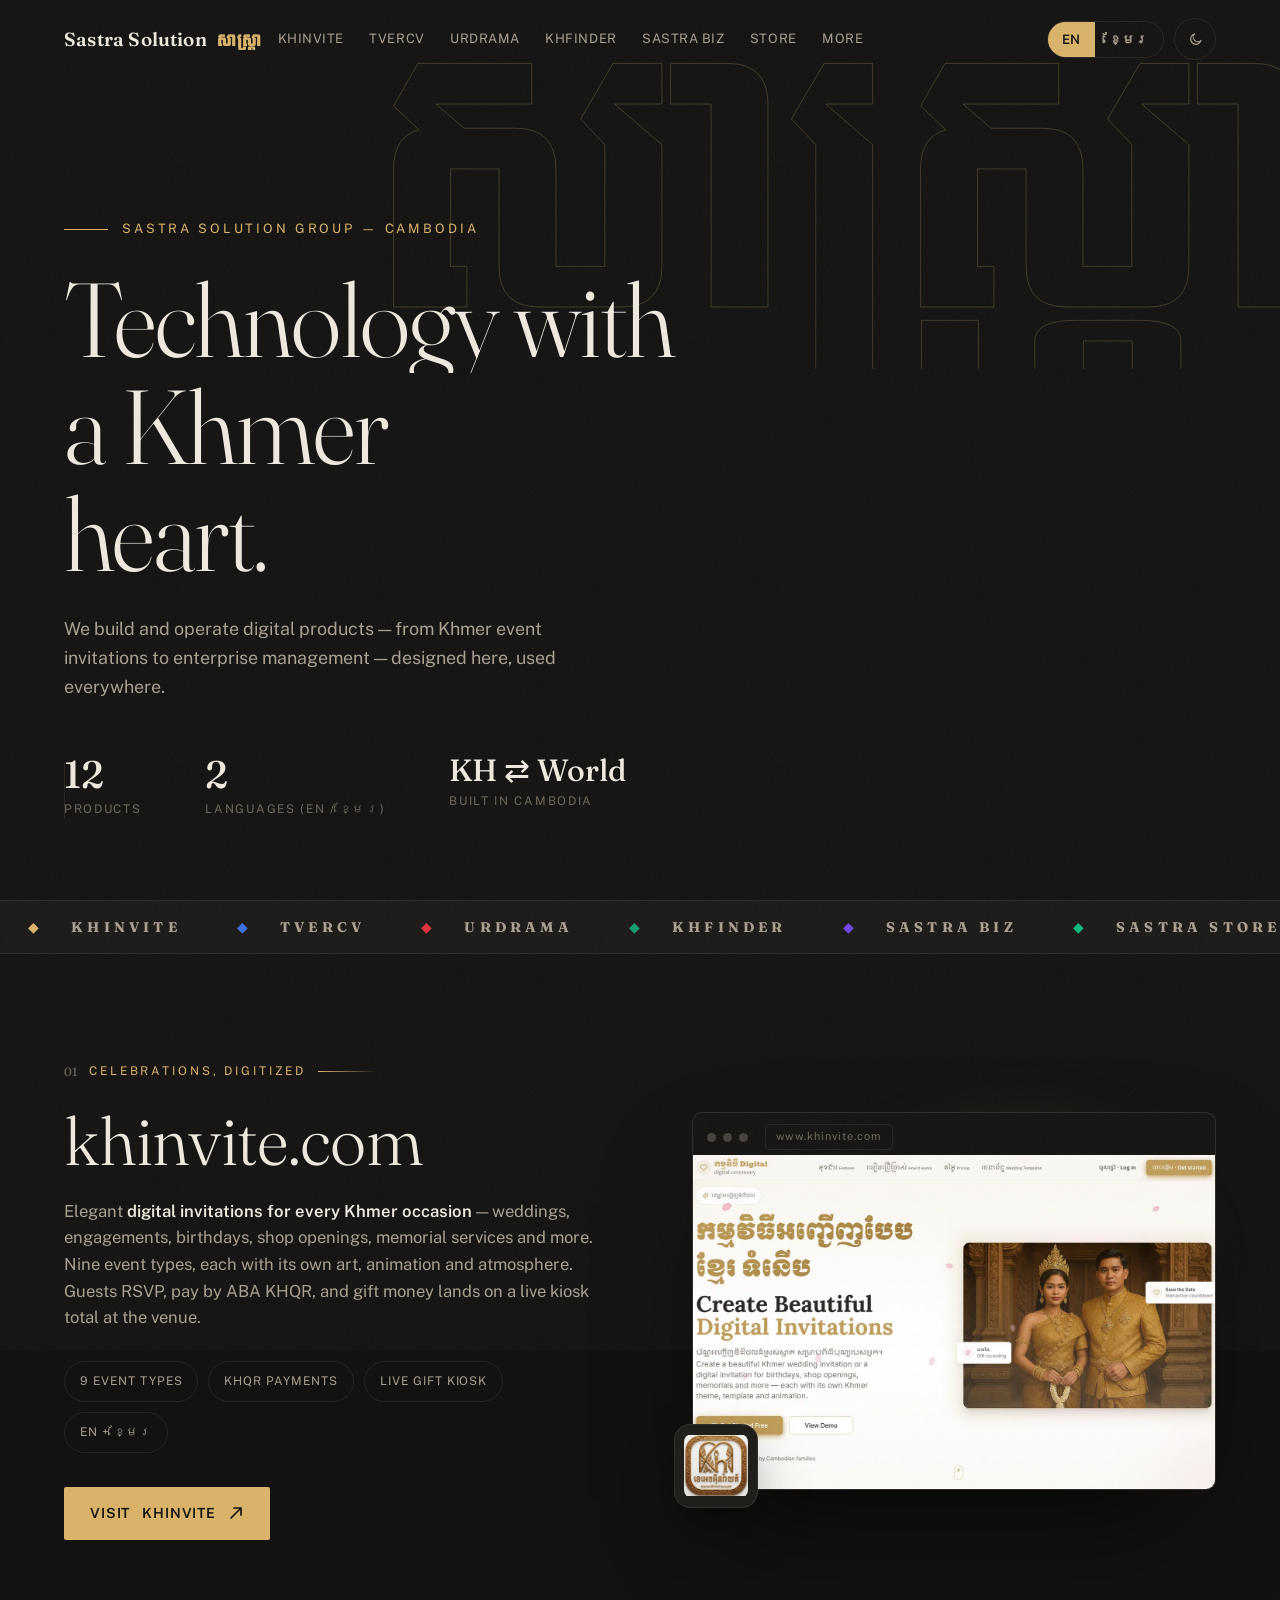
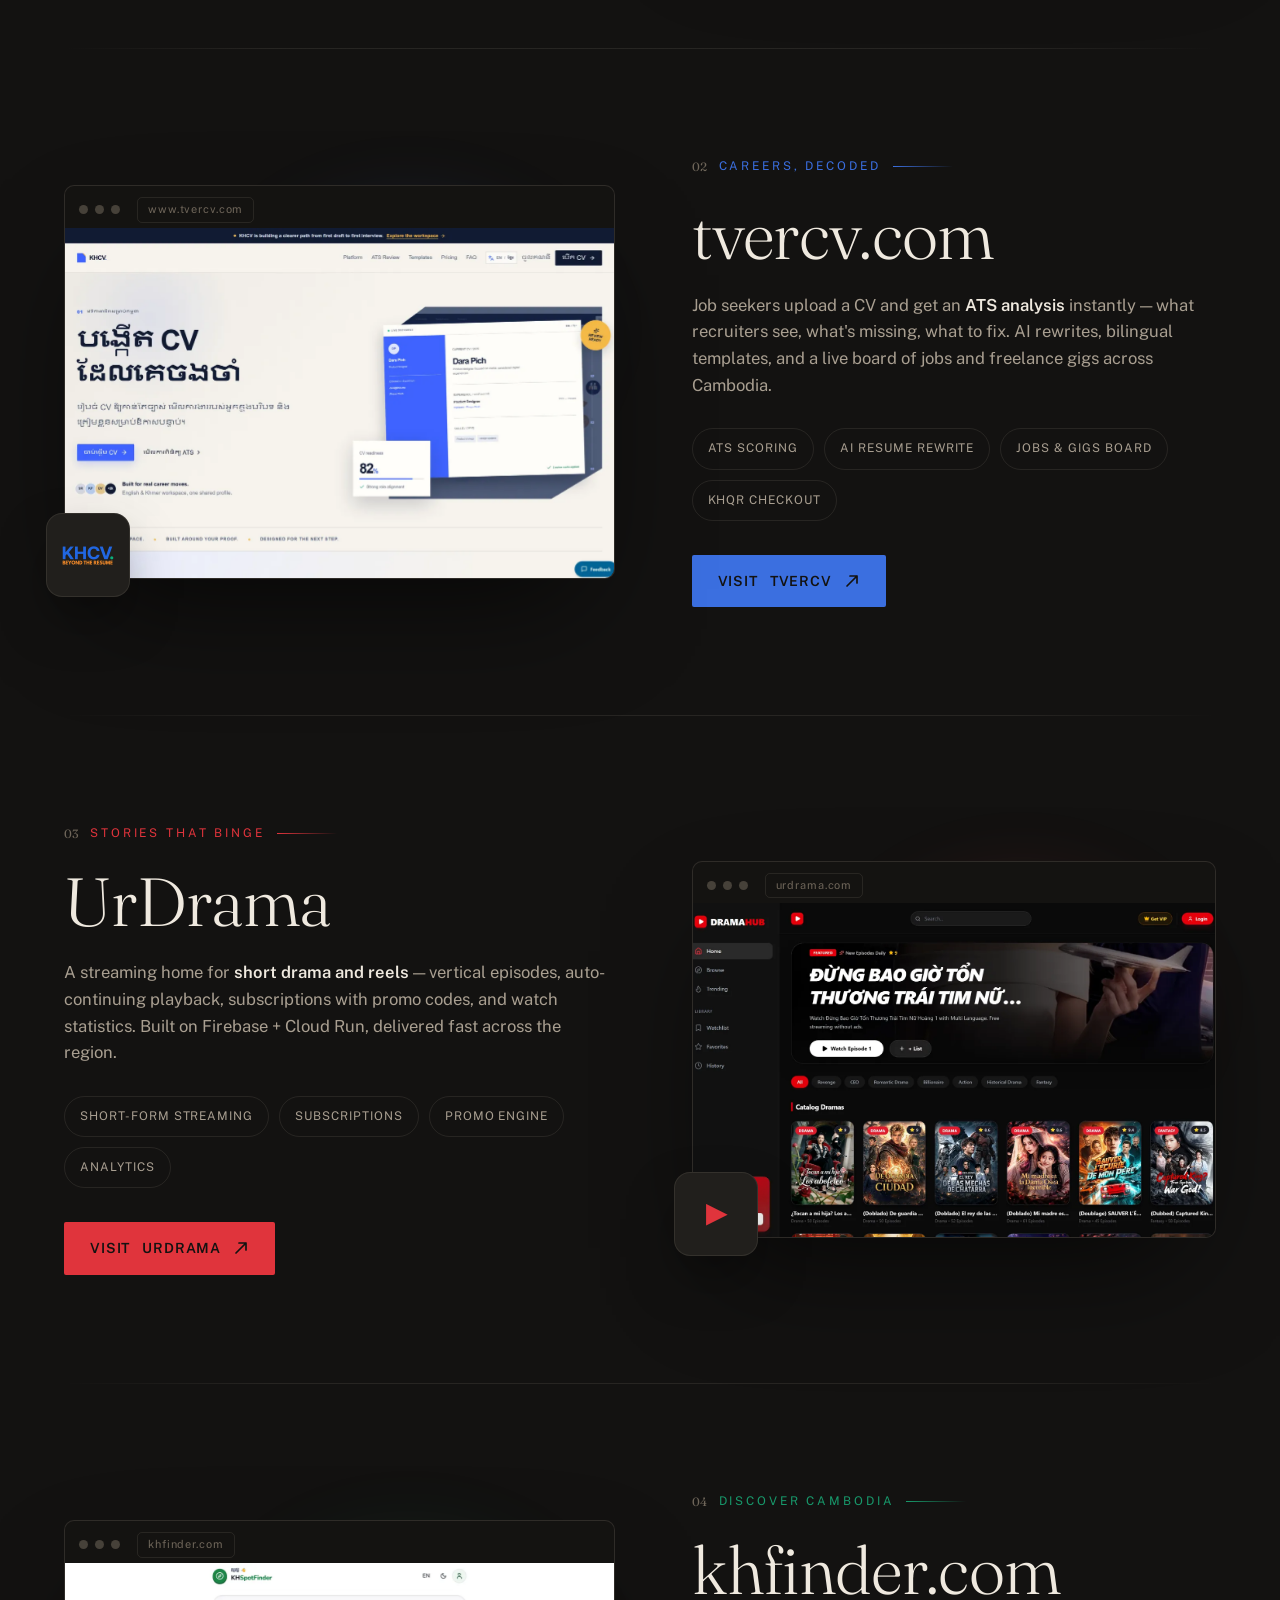
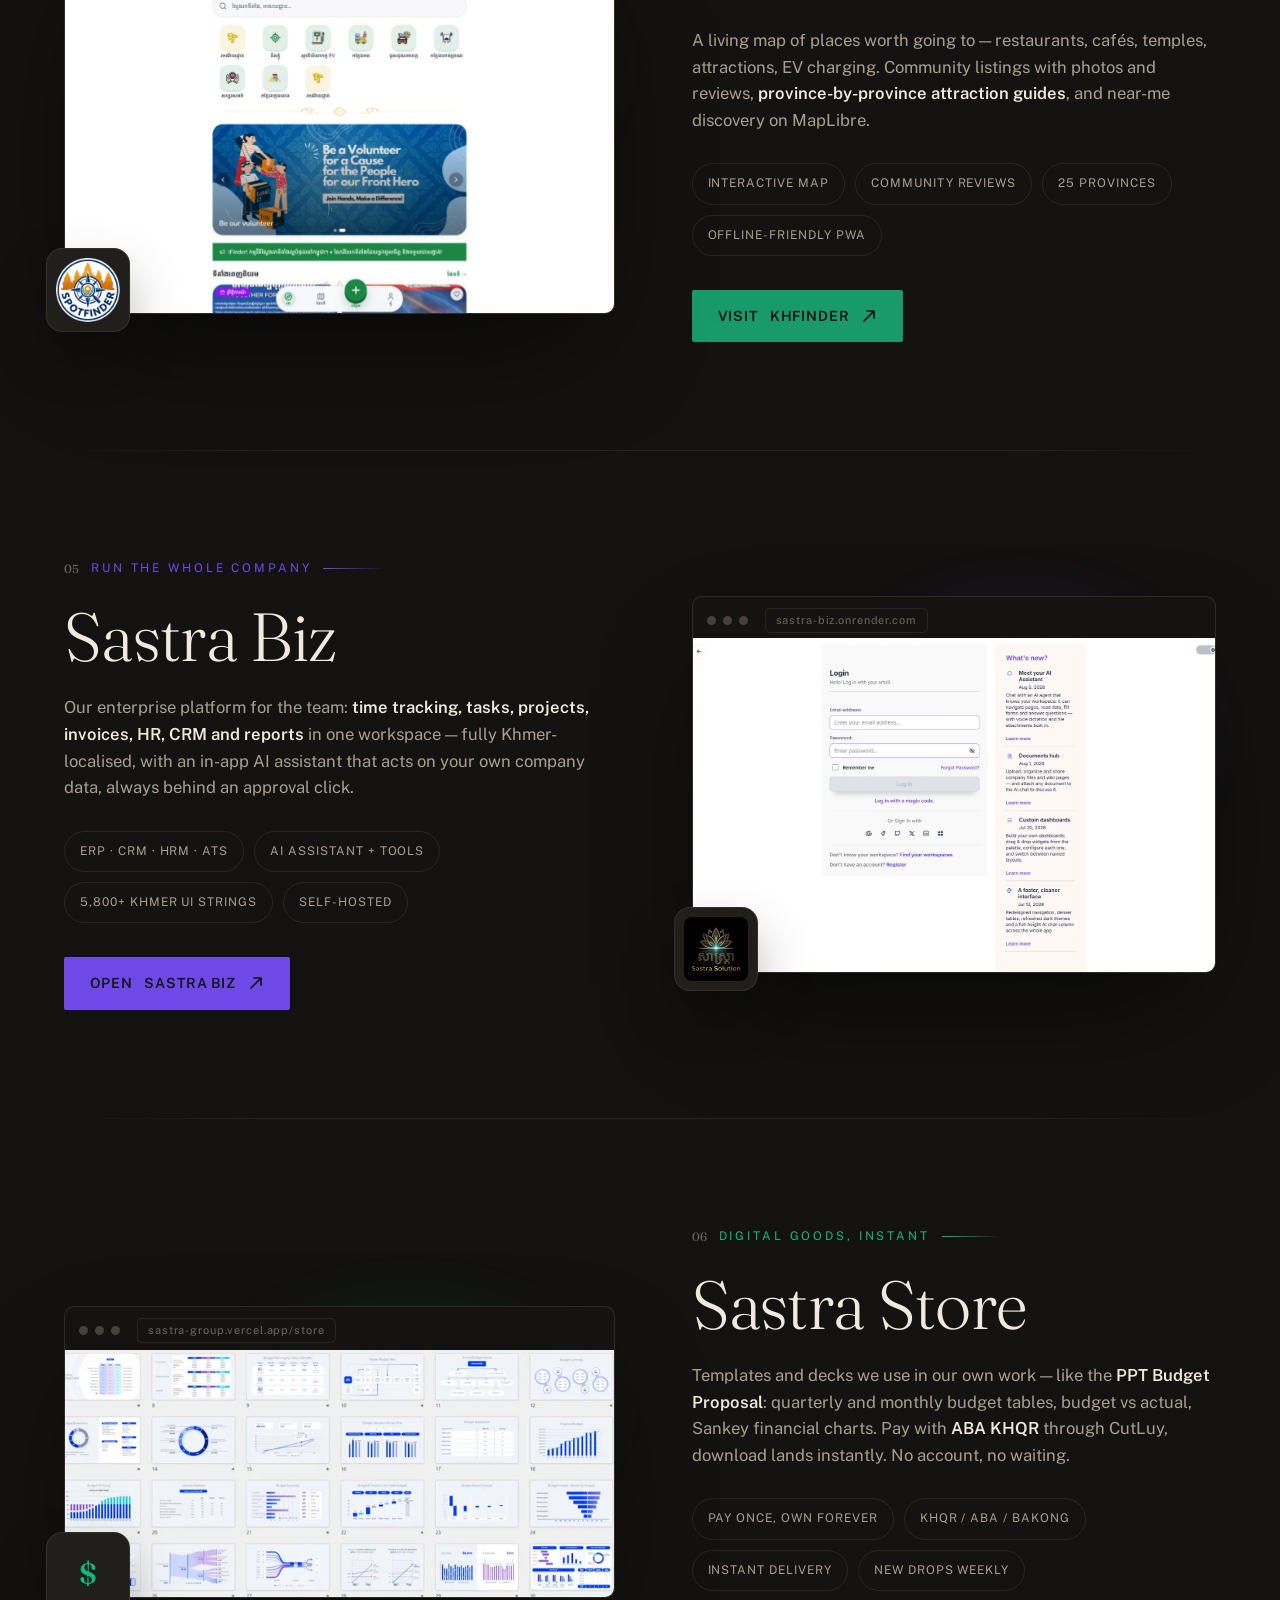
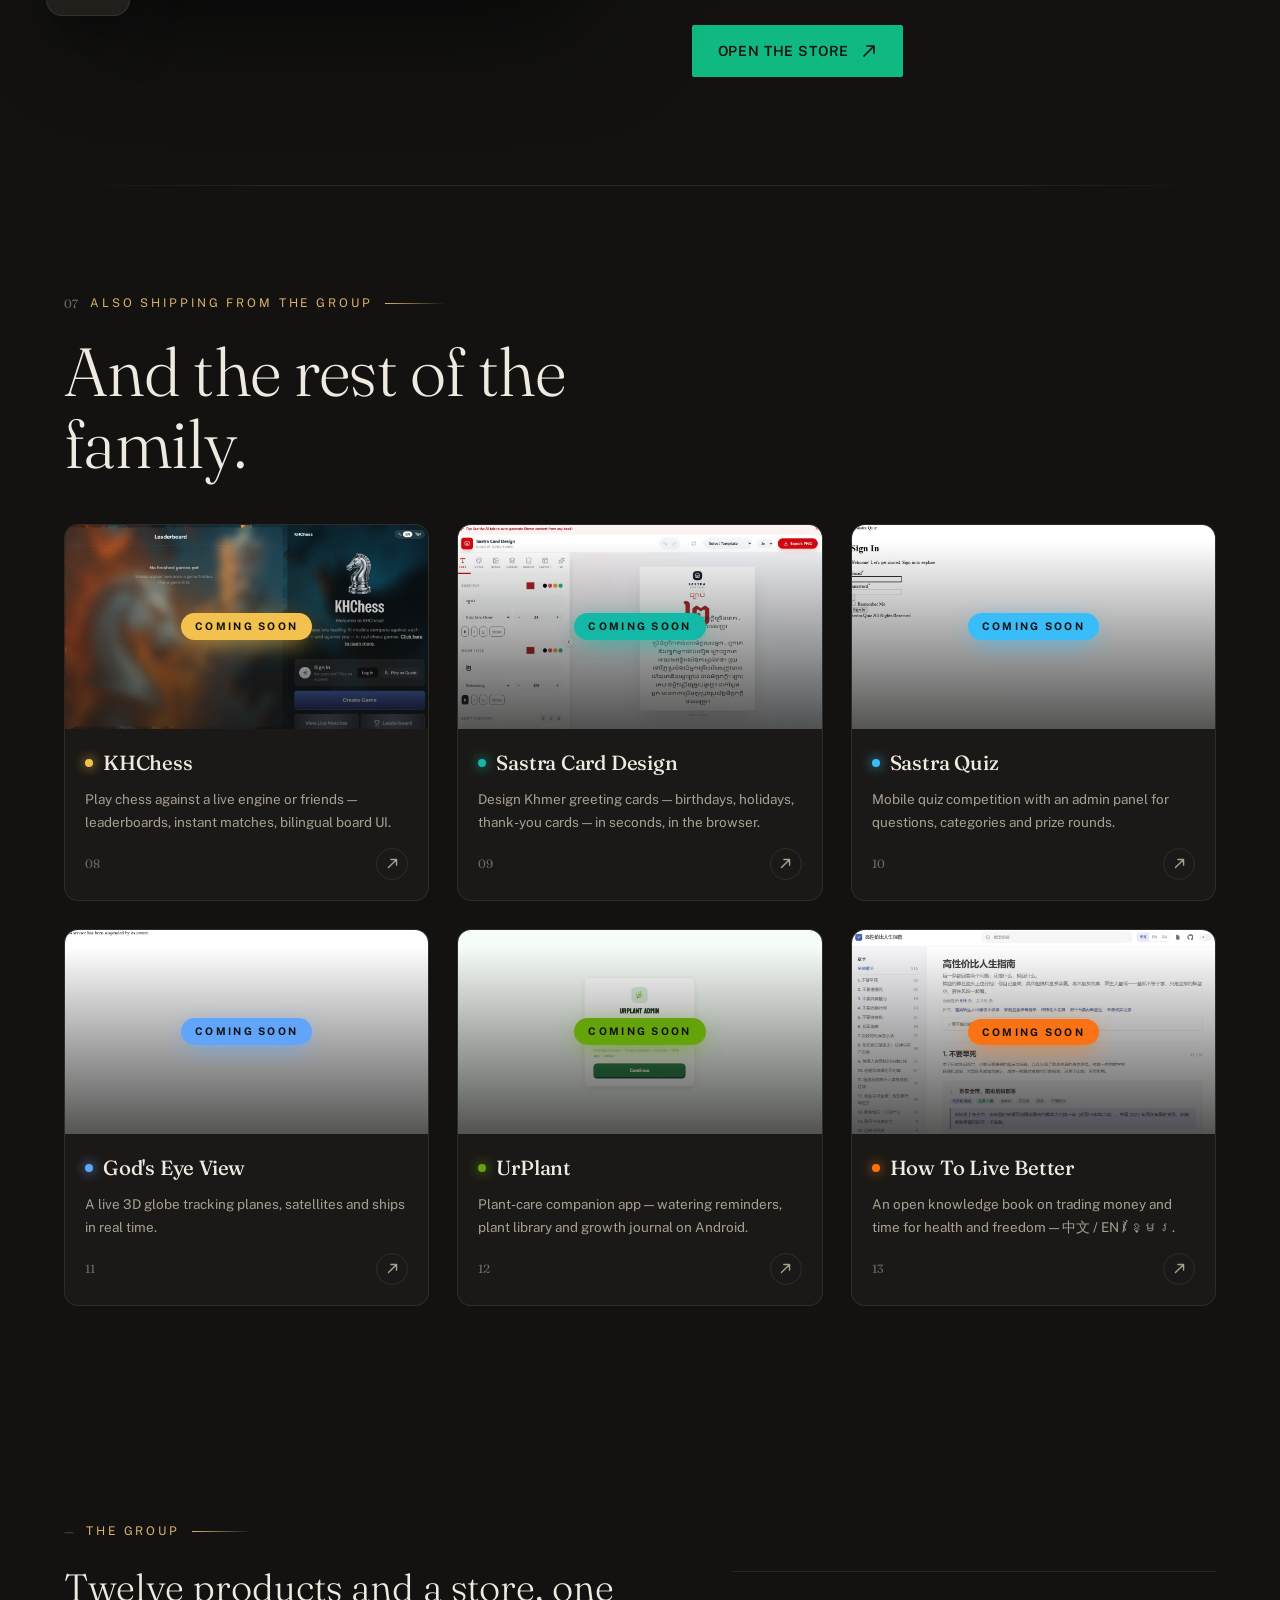
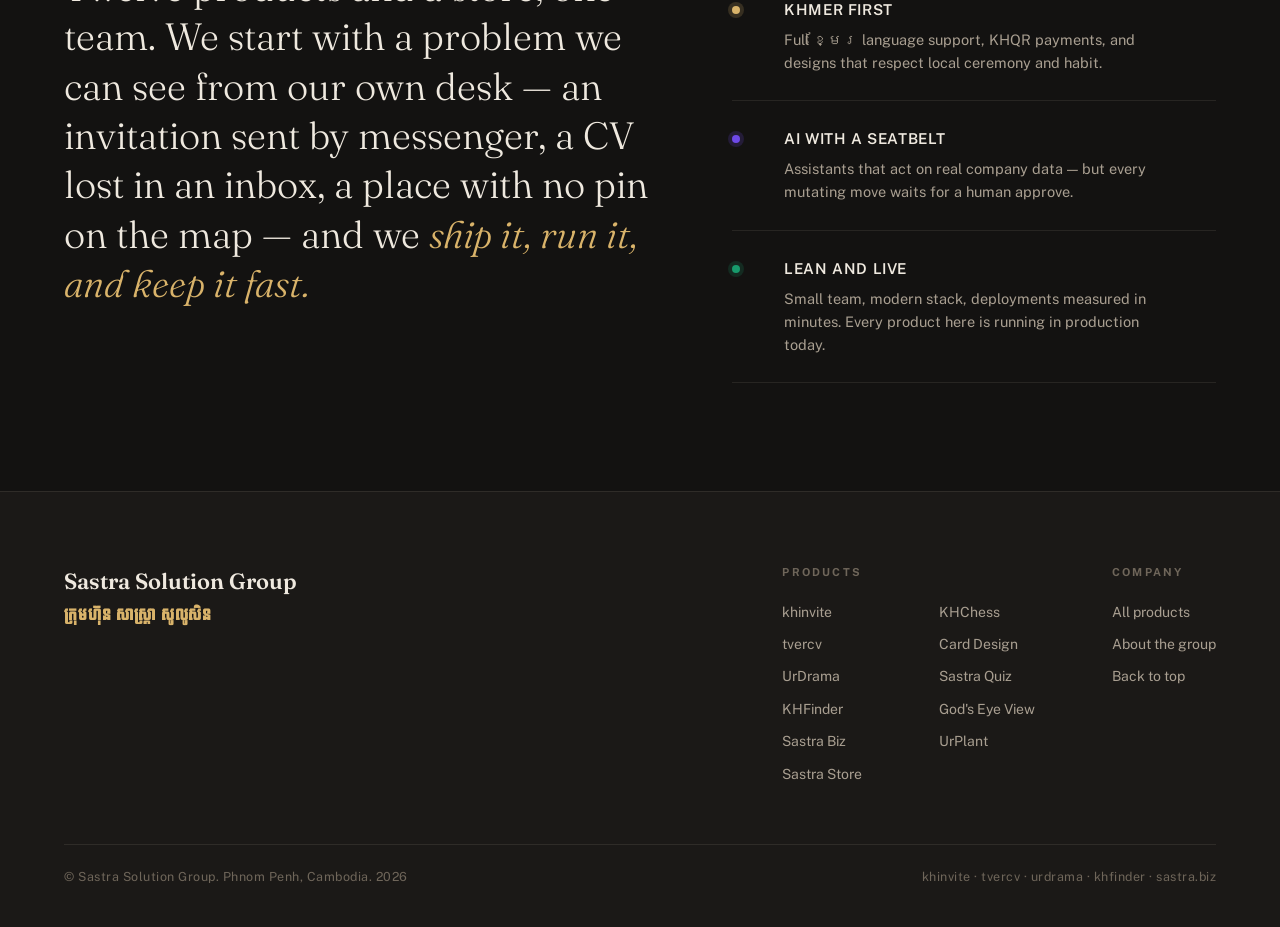
==== index.html @ 340ac72b "Sastra group landing + store + CMS (Vercel: sastra-group.vercel.app)" ====
<!DOCTYPE html>
<html lang="en">
<head>
<meta charset="UTF-8">
<meta name="viewport" content="width=device-width, initial-scale=1.0">
<title>Sastra Solution Group — Products for Cambodia</title>
<meta name="description" content="Sastra Solution Group builds digital products for Cambodia and the world: khinvite, TVERCV, UrDrama, KHFinder, Sastra Biz, KHChess and more.">
<link rel="preconnect" href="https://fonts.googleapis.com">
<link rel="preconnect" href="https://fonts.gstatic.com" crossorigin>
<link href="https://fonts.googleapis.com/css2?family=Fraunces:opsz,wght@9..144,300;9..144,480;9..144,600&family=Public+Sans:wght@400;500;600&family=Koulen&family=Noto+Sans+Khmer:wght@400;500;600&display=swap" rel="stylesheet">
<style>
:root{
  --ink:#0d0c0a;
  --canvas:#131211;
  --surface:#1b1917;
  --surface-2:#211f1c;
  --line:rgba(240,230,210,.09);
  --text:#efe9df;
  --muted:#a99f91;
  --faint:#6f665a;
  --gold:#d9b36a;
  --grain:.05;
  --shadow-win:0 50px 120px -40px rgba(0,0,0,.75);
  --font-display:"Fraunces",serif;
  --font-body:"Public Sans",system-ui,sans-serif;
  --font-khmer:"Koulen",sans-serif;
  --font-khmer-body:"Noto Sans Khmer",sans-serif;
  --ease:cubic-bezier(.22,1,.36,1);
}
html.light{
  --canvas:#f7f2e9;
  --surface:#efe8db;
  --surface-2:#e9e0d0;
  --line:rgba(28,24,16,.11);
  --text:#221d14;
  --muted:#5d5240;
  --faint:#8d7f68;
  --gold:#a97a26;
  --grain:.03;
  --shadow-win:0 40px 90px -40px rgba(90,70,30,.35);
}
*{margin:0;padding:0;box-sizing:border-box}
html{scroll-behavior:smooth;overflow-x:clip}
body{
  background:var(--canvas);color:var(--text);
  font-family:var(--font-body);font-size:16px;line-height:1.6;
  -webkit-font-smoothing:antialiased;overflow-x:hidden;
  transition:background .5s var(--ease),color .5s var(--ease);
}
html[lang="km"] body{font-family:"Public Sans","Noto Sans Khmer",sans-serif;line-height:1.9}
html[lang="km"] .font-display,html[lang="km"] .hero h1,html[lang="km"] h2.big,
html[lang="km"] .about-lead,html[lang="km"] .ticker-track span{font-family:var(--font-khmer),var(--font-display);letter-spacing:.01em;font-weight:400}
::selection{background:var(--gold);color:var(--canvas)}
img{max-width:100%;display:block}
a{color:inherit;text-decoration:none}

body::after{
  content:"";position:fixed;inset:-50%;pointer-events:none;z-index:60;opacity:var(--grain);
  background-image:url("data:image/svg+xml,%3Csvg xmlns='http://www.w3.org/2000/svg' width='300' height='300'%3E%3Cfilter id='n'%3E%3CfeTurbulence type='fractalNoise' baseFrequency='0.9' numOctaves='2'/%3E%3C/filter%3E%3Crect width='300' height='300' filter='url(%23n)' opacity='1'/%3E%3C/svg%3E");
  animation:grain 7s steps(10) infinite;
}
@keyframes grain{
  0%,100%{transform:translate(0,0)}10%{transform:translate(-5%,-8%)}20%{transform:translate(-12%,4%)}
  30%{transform:translate(6%,-14%)}40%{transform:translate(-4%,10%)}50%{transform:translate(12%,6%)}
  60%{transform:translate(-14%,-4%)}70%{transform:translate(8%,12%)}80%{transform:translate(-8%,8%)}90%{transform:translate(4%,-6%)}
}

/* ------- nav ------- */
.nav{
  position:fixed;top:0;left:0;right:0;z-index:50;
  display:flex;align-items:center;justify-content:space-between;gap:16px;
  padding:18px clamp(20px,5vw,64px);
  transition:background .5s var(--ease), border-color .5s, padding .5s var(--ease);
  border-bottom:1px solid transparent;
}
.nav.scrolled{background:color-mix(in srgb,var(--canvas) 84%,transparent);backdrop-filter:blur(14px);border-color:var(--line);padding-top:12px;padding-bottom:12px}
.nav-mark{display:flex;align-items:baseline;gap:10px;font-family:var(--font-display);font-weight:600;font-size:19px;letter-spacing:.01em;white-space:nowrap}
.nav-mark .kh{font-family:var(--font-khmer);font-size:15px;color:var(--gold);letter-spacing:.06em}
.nav-links{display:flex;gap:clamp(12px,2vw,26px);font-size:13px;letter-spacing:.04em;text-transform:uppercase;color:var(--muted)}
.nav-links a{position:relative;transition:color .3s}
.nav-links a::after{content:"";position:absolute;left:0;bottom:-5px;height:1px;width:0;background:var(--gold);transition:width .35s var(--ease)}
.nav-links a:hover{color:var(--text)}
.nav-links a:hover::after{width:100%}
.nav-tools{display:flex;align-items:center;gap:10px;margin-left:auto}
.lang-sw{display:flex;border:1px solid var(--line);border-radius:999px;overflow:hidden}
.lang-sw button{font:600 13px/1 var(--font-body);letter-spacing:.04em;cursor:pointer;background:transparent;color:var(--muted);border:0;padding:11px 14px;transition:background .3s,color .3s}
.lang-sw button[aria-pressed="true"]{background:var(--gold);color:var(--canvas)}
.theme-sw{
  width:42px;height:42px;border-radius:50%;border:1px solid var(--line);background:transparent;
  color:var(--muted);cursor:pointer;display:grid;place-items:center;transition:color .3s,border-color .3s,transform .4s var(--ease);
}
.theme-sw:hover{color:var(--gold);border-color:var(--gold);transform:rotate(20deg)}
@media(max-width:900px){.nav-links{display:none}}

/* ------- hero ------- */
.hero{
  position:relative;min-height:100svh;display:flex;flex-direction:column;justify-content:flex-end;
  padding:0 clamp(20px,5vw,64px) clamp(48px,9vh,110px);
  overflow:hidden;
}
.hero-ghost{
  position:absolute;right:-3vw;top:4vh;font-family:var(--font-khmer);
  font-size:clamp(130px,26vw,420px);line-height:1;color:transparent;
  -webkit-text-stroke:1px color-mix(in srgb,var(--gold) 24%,transparent);
  user-select:none;pointer-events:none;clip-path:inset(0);
  animation:ghostdrift 16s ease-in-out infinite alternate;
}
@keyframes ghostdrift{from{transform:translateY(0)}to{transform:translateY(34px)}}
.hero-kicker{
  display:flex;align-items:center;gap:14px;margin-bottom:26px;
  font-size:13px;letter-spacing:.22em;text-transform:uppercase;color:var(--gold);
  opacity:0;transform:translateY(18px);animation:rise .9s var(--ease) .25s forwards;
}
.hero-kicker::before{content:"";width:44px;height:1px;background:var(--gold)}
.hero h1{
  font-family:var(--font-display);font-weight:300;
  font-size:clamp(44px,8.2vw,120px);line-height:1.02;letter-spacing:-.015em;
  max-width:13ch;
}
html[lang="km"] .hero h1{font-size:clamp(38px,6.8vw,100px);line-height:1.35;max-width:16ch}
.hero h1 .line{display:block;overflow:hidden}
.hero h1 .line i{display:block;font-style:normal;transform:translateY(105%);animation:line-up 1s var(--ease) forwards}
.hero h1 .line:nth-child(2) i{animation-delay:.14s}
.hero h1 .line:nth-child(3) i{animation-delay:.28s}
@keyframes line-up{to{transform:translateY(0)}}
@keyframes rise{to{opacity:1;transform:translateY(0)}}
.hero-sub{
  margin-top:28px;max-width:540px;color:var(--muted);font-size:clamp(15px,1.4vw,18px);
  opacity:0;transform:translateY(18px);animation:rise .9s var(--ease) .6s forwards;
}
.hero-meta{
  margin-top:clamp(36px,6vh,64px);display:flex;gap:clamp(24px,5vw,64px);flex-wrap:wrap;
  opacity:0;transform:translateY(18px);animation:rise .9s var(--ease) .75s forwards;
}
.hero-meta .cell .n{font-family:var(--font-display);font-size:clamp(26px,3vw,40px);font-weight:480;line-height:1}
.hero-meta .cell .l{font-size:12px;letter-spacing:.14em;text-transform:uppercase;color:var(--faint);margin-top:6px}
.scroll-cue{
  position:absolute;left:clamp(20px,5vw,64px);bottom:clamp(48px,9vh,110px);
  width:1px;height:56px;background:var(--line);overflow:hidden;
  opacity:0;animation:rise .8s var(--ease) 1.1s forwards;
}
.scroll-cue::after{content:"";position:absolute;top:-56px;left:0;width:1px;height:56px;background:var(--gold);animation:cue 2.2s var(--ease) infinite}
@keyframes cue{to{top:112px}}

/* ------- ticker ------- */
.ticker{border-block:1px solid var(--line);background:var(--surface);overflow:hidden;padding:15px 0}
.ticker-track{display:flex;gap:0;white-space:nowrap;width:max-content;animation:tick 38s linear infinite}
.ticker:hover .ticker-track{animation-play-state:paused}
.ticker-track span{
  font-family:var(--font-display);font-weight:480;font-size:14px;letter-spacing:.3em;
  text-transform:uppercase;color:var(--muted);padding:0 28px;display:inline-flex;align-items:center;gap:28px;
}
.ticker-track em{font-style:normal;color:var(--dot,#d9b36a)}
@keyframes tick{to{transform:translateX(-50%)}}

/* ------- sections shared ------- */
.section{padding:clamp(80px,12vh,150px) clamp(20px,5vw,64px)}
.eyebrow{display:flex;align-items:center;gap:12px;font-size:12px;letter-spacing:.24em;text-transform:uppercase;color:var(--prod,var(--gold));margin-bottom:22px}
.eyebrow .idx{font-family:var(--font-display);color:var(--faint);letter-spacing:0}
.eyebrow::after{content:"";flex:0 0 60px;height:1px;background:linear-gradient(90deg,var(--prod,var(--gold)),transparent)}
h2.big{
  font-family:var(--font-display);font-weight:300;letter-spacing:-.01em;
  font-size:clamp(32px,5.4vw,68px);line-height:1.06;max-width:15ch;
}
html[lang="km"] h2.big{line-height:1.4}
.prose{color:var(--muted);max-width:56ch;margin-top:22px;font-size:clamp(15px,1.3vw,17px)}
.prose strong{color:var(--text);font-weight:600}

.tags{display:flex;flex-wrap:wrap;gap:10px;margin-top:30px}
.tag{
  font-size:12px;letter-spacing:.08em;text-transform:uppercase;color:var(--muted);
  border:1px solid var(--line);border-radius:999px;padding:10px 15px;min-height:40px;display:inline-flex;align-items:center;
  transition:border-color .3s,color .3s,transform .3s var(--ease);
}
.tag:hover{border-color:var(--prod,var(--gold));color:var(--text);transform:translateY(-2px)}

.cta{
  display:inline-flex;align-items:center;gap:12px;margin-top:34px;
  font-weight:600;font-size:14px;letter-spacing:.06em;text-transform:uppercase;
  color:var(--canvas);background:var(--prod,var(--gold));
  padding:15px 26px;border-radius:2px;position:relative;overflow:hidden;
  transition:transform .35s var(--ease), box-shadow .35s var(--ease);
}
.cta:hover{transform:translateY(-3px);box-shadow:0 14px 40px -12px var(--prod,var(--gold))}
.cta svg{transition:transform .35s var(--ease)}
.cta:hover svg{transform:translateX(5px)}

.split{display:grid;grid-template-columns:1.05fr 1fr;gap:clamp(36px,6vw,90px);align-items:center}
.split.flip .copy{order:2}
.split.flip .shot{order:1}
@media(max-width:900px){.split{grid-template-columns:1fr}.split.flip .copy{order:1}.split.flip .shot{order:2}}

.shot{position:relative}
.shot-window{
  position:relative;border:1px solid var(--line);border-radius:10px;overflow:hidden;
  background:var(--surface);
  box-shadow:var(--shadow-win);
  transition:transform .6s var(--ease);
}
.shot:hover .shot-window{transform:perspective(1200px) rotateX(1.6deg) rotateY(-1.4deg) translateY(-6px)}
.shot-window img{width:100%;height:auto;transform:scale(1.04);transition:transform 6s ease-out;will-change:transform}
.shot-window:hover img{transform:scale(1.09)}
.shot-bar{display:flex;align-items:center;gap:7px;padding:11px 14px;border-bottom:1px solid var(--line);background:rgba(0,0,0,.25)}
.shot-bar i{width:9px;height:9px;border-radius:50%;background:var(--faint);opacity:.55}
.shot-bar .addr{margin-left:10px;font-size:11px;letter-spacing:.08em;color:var(--faint);border:1px solid var(--line);border-radius:5px;padding:3px 10px}
.shot::before{
  content:"";position:absolute;inset:-14%;z-index:-1;
  background:radial-gradient(40% 45% at 60% 40%, color-mix(in srgb, var(--prod) 30%, transparent), transparent 70%);
  filter:blur(30px);
}
.logo-badge{
  position:absolute;left:-18px;bottom:-18px;width:84px;height:84px;border-radius:16px;
  background:var(--surface-2);border:1px solid var(--line);
  display:flex;align-items:center;justify-content:center;
  box-shadow:0 24px 60px -18px rgba(0,0,0,.8);
  transition:transform .5s var(--ease);
}
.shot:hover .logo-badge{transform:translateY(-6px) rotate(-3deg)}
.logo-badge img{width:64px;height:64px;object-fit:contain;border-radius:8px}
@media(max-width:600px){.logo-badge{width:64px;height:64px;left:auto;right:8px;bottom:-20px}.logo-badge img{width:48px;height:48px}}

.rv{opacity:0;transform:translateY(46px);transition:opacity .9s var(--ease),transform .9s var(--ease)}
.rv.in{opacity:1;transform:none}
.rv-d1{transition-delay:.12s}.rv-d2{transition-delay:.24s}

.rule{height:1px;background:linear-gradient(90deg,transparent,var(--line) 18%,var(--line) 82%,transparent);margin:0 clamp(20px,5vw,64px)}

/* ------- more-products strip ------- */
.more-list{margin-top:44px;display:grid;grid-template-columns:repeat(3,1fr);gap:clamp(16px,2.2vw,28px)}
@media(max-width:1000px){.more-list{grid-template-columns:repeat(2,1fr)}}
@media(max-width:620px){.more-list{grid-template-columns:1fr}}
.more-card{
  position:relative;border:1px solid var(--line);border-radius:14px;overflow:hidden;
  background:var(--surface);transition:transform .5s var(--ease),border-color .5s,box-shadow .5s var(--ease);
}
.more-card:hover{transform:translateY(-8px);border-color:color-mix(in srgb,var(--more-c) 55%,var(--line));box-shadow:0 30px 70px -30px rgba(0,0,0,.6)}
.more-thumb{position:relative;aspect-ratio:16/9;overflow:hidden;background:var(--surface-2)}
.more-thumb img{width:100%;height:100%;object-fit:cover;object-position:top center;transform:scale(1.02);transition:transform 1.2s var(--ease),filter .6s;filter:saturate(.9)}
.more-card:hover .more-thumb img{transform:scale(1.09);filter:saturate(1.05)}
.more-soon{
  position:absolute;inset:0;display:grid;place-items:center;
  background:linear-gradient(180deg,transparent 8%,color-mix(in srgb,var(--canvas) 72%,transparent));
}
.more-soon span{
  font:700 10.5px/1 var(--font-body);letter-spacing:.22em;text-transform:uppercase;color:var(--canvas);
  background:var(--more-c);padding:8px 14px;border-radius:999px;box-shadow:0 6px 24px -6px var(--more-c);
}
.more-body{padding:18px 20px 20px;display:flex;flex-direction:column;gap:8px}
.more-row .name{display:flex;align-items:center;gap:10px;white-space:nowrap}
.more-body .name{font-family:var(--font-display);font-weight:480;font-size:clamp(18px,1.6vw,21px);color:var(--text);letter-spacing:-.01em;display:flex;align-items:center;gap:10px}
.more-body .name::before{content:"";width:8px;height:8px;border-radius:50%;background:var(--more-c);box-shadow:0 0 12px var(--more-c);flex:none}
.more-body .desc{color:var(--muted);font-size:13.5px;line-height:1.7;display:-webkit-box;-webkit-line-clamp:2;-webkit-box-orient:vertical;overflow:hidden}
.more-foot{display:flex;justify-content:space-between;align-items:center;margin-top:6px}
.more-foot .num{font-family:var(--font-display);font-size:12px;color:var(--faint)}
.more-foot .go{width:32px;height:32px;border-radius:50%;border:1px solid var(--line);display:grid;place-items:center;color:var(--muted);transition:all .35s var(--ease)}
.more-card:hover .more-foot .go{border-color:var(--more-c);color:var(--more-c);transform:rotate(-45deg)}

/* ------- about ------- */
.about-grid{display:grid;grid-template-columns:1.1fr .9fr;gap:clamp(36px,6vw,90px)}
@media(max-width:900px){.about-grid{grid-template-columns:1fr}}
.about-lead{font-family:var(--font-display);font-weight:300;font-size:clamp(24px,3.2vw,38px);line-height:1.3;color:var(--text)}
html[lang="km"] .about-lead{line-height:1.65}
.about-lead em{font-style:italic;color:var(--gold)}
html[lang="km"] .about-lead em{font-style:normal;color:var(--gold)}
.principles{display:flex;flex-direction:column;margin-top:8px}
.principle{padding:26px 0;border-bottom:1px solid var(--line);display:grid;grid-template-columns:34px 1fr;gap:18px;align-items:start}
.principle:first-child{border-top:1px solid var(--line)}
.principle .dot{width:8px;height:8px;border-radius:50%;margin-top:8px;background:var(--pcol,var(--gold));box-shadow:0 0 0 4px color-mix(in srgb,var(--pcol,var(--gold)) 18%,transparent)}
.principle h4{font-size:15px;letter-spacing:.04em;text-transform:uppercase;font-weight:600}
.principle p{color:var(--muted);font-size:14.5px;margin-top:6px;max-width:44ch}

/* ------- footer ------- */
footer{border-top:1px solid var(--line);background:var(--surface);padding:clamp(48px,8vh,84px) clamp(20px,5vw,64px) 40px}
.f-grid{display:flex;justify-content:space-between;gap:40px;flex-wrap:wrap;align-items:flex-start}
.f-brand{font-family:var(--font-display);font-size:22px;font-weight:600}
.f-brand .kh{display:block;font-family:var(--font-khmer);font-size:14px;color:var(--gold);margin-top:6px;letter-spacing:.06em}
.f-cols{display:flex;gap:clamp(36px,6vw,80px);flex-wrap:wrap}
.f-col h5{font-size:11px;letter-spacing:.2em;text-transform:uppercase;color:var(--faint);margin-bottom:14px}
.f-col a{display:block;padding:5px 0;color:var(--muted);font-size:14px;transition:color .3s,transform .3s var(--ease)}
.f-col a:hover{color:var(--gold);transform:translateX(4px)}
.f-bottom{margin-top:54px;padding-top:22px;border-top:1px solid var(--line);display:flex;justify-content:space-between;gap:14px;flex-wrap:wrap;color:var(--faint);font-size:12.5px;letter-spacing:.04em}

@media (prefers-reduced-motion: reduce){
  *,*::before,*::after{animation-duration:.01ms !important;animation-iteration-count:1 !important;transition-duration:.01ms !important;scroll-behavior:auto !important}
  .rv{opacity:1;transform:none}
  .hero h1 .line i{transform:none;animation:none}
  .hero-kicker,.hero-sub,.hero-meta,.scroll-cue{opacity:1;transform:none;animation:none}
  .ticker-track{animation:none}
}
</style>
</head>
<body>

<nav class="nav" id="nav">
  <a class="nav-mark" href="#top">Sastra Solution <span class="kh">សាស្ត្រា</span></a>
  <div class="nav-links">
    <a href="#khinvite">khinvite</a>
    <a href="#tvercv">TVERCV</a>
    <a href="#urdrama">UrDrama</a>
    <a href="#khfinder">KHFinder</a>
    <a href="#biz">Sastra Biz</a>
    <a href="#store">Store</a>
    <a href="#more" data-i18n="nav_more">More</a>
  </div>
  <div class="nav-tools">
    <div class="lang-sw" role="group" aria-label="Language">
      <button id="btn-en" aria-pressed="true">EN</button>
      <button id="btn-km" aria-pressed="false">ខ្មែរ</button>
    </div>
    <button class="theme-sw" id="btn-theme" aria-label="Switch light / dark">
      <svg id="ic-moon" width="15" height="15" viewBox="0 0 24 24" fill="none"><path d="M21 13.5A8.5 8.5 0 1 1 10.5 3a7 7 0 0 0 10.5 10.5Z" stroke="currentColor" stroke-width="1.8" stroke-linejoin="round"/></svg>
      <svg id="ic-sun" width="15" height="15" viewBox="0 0 24 24" fill="none" style="display:none"><circle cx="12" cy="12" r="4.4" stroke="currentColor" stroke-width="1.8"/><path d="M12 2v2.6M12 19.4V22M2 12h2.6M19.4 12H22M4.9 4.9l1.9 1.9M17.2 17.2l1.9 1.9M19.1 4.9l-1.9 1.9M6.8 17.2l-1.9 1.9" stroke="currentColor" stroke-width="1.8" stroke-linecap="round"/></svg>
    </button>
  </div>
</nav>

<header class="hero" id="top">
  <div class="hero-ghost" aria-hidden="true">សាស្ត្រា</div>
  <div class="hero-kicker"><span data-i18n="kick">Sastra Solution Group — Cambodia</span></div>
  <h1>
    <span class="line"><i data-i18n="h1a">Technology with</i></span>
    <span class="line"><i data-i18n="h1b">a Khmer</i></span>
    <span class="line"><i data-i18n="h1c">heart.</i></span>
  </h1>
  <p class="hero-sub" data-i18n="hsub">We build and operate digital products — from Khmer event invitations to enterprise management — designed here, used everywhere.</p>
  <div class="hero-meta">
    <div class="cell"><div class="n" data-count="12">0</div><div class="l" data-i18n="m1">Products</div></div>
    <div class="cell"><div class="n" data-count="2">0</div><div class="l" data-i18n="m2">Languages (EN / ខ្មែរ)</div></div>
    <div class="cell"><div class="n" style="font-size:clamp(20px,2.4vw,32px)">KH ⇄ World</div><div class="l" data-i18n="m3">Built in Cambodia</div></div>
  </div>
  <div class="scroll-cue" aria-hidden="true"></div>
</header>

<div class="ticker" aria-hidden="true">
  <div class="ticker-track" id="ticker"></div>
</div>

<!-- khinvite -->
<section class="section prod" id="khinvite" style="--prod:#d9b36a">
  <div class="split">
    <div class="copy">
      <div class="eyebrow rv"><span class="idx">01</span> <span data-i18n="p1_e">Celebrations, digitized</span></div>
      <h2 class="big rv rv-d1">khinvite.com</h2>
      <p class="prose rv rv-d2" data-i18n="p1_b">Elegant <strong data-i18n="p1_bs">digital invitations for every Khmer occasion</strong> — weddings, engagements, birthdays, shop openings, memorial services and more. Nine event types, each with its own art, animation and atmosphere. Guests RSVP, pay by ABA KHQR, and gift money lands on a live kiosk total at the venue.</p>
      <div class="tags rv rv-d2">
        <span class="tag" data-i18n="p1_t1">9 event types</span><span class="tag" data-i18n="p1_t2">KHQR payments</span>
        <span class="tag" data-i18n="p1_t3">Live gift kiosk</span><span class="tag" data-i18n="p1_t4">EN + ខ្មែរ</span>
      </div>
      <a class="cta rv" href="https://www.khinvite.com" target="_blank" rel="noopener"><span data-i18n="visit">Visit</span> khinvite
        <svg width="16" height="16" viewBox="0 0 16 16" fill="none"><path d="M3 13L13 3M13 3H6M13 3v7" stroke="currentColor" stroke-width="1.7" stroke-linecap="round"/></svg></a>
    </div>
    <div class="shot rv rv-d1">
      <div class="shot-window">
        <div class="shot-bar"><i></i><i></i><i></i><span class="addr">www.khinvite.com</span></div>
        <img src="assets/khinvite.webp" alt="khinvite website" loading="lazy">
      </div>
      <div class="logo-badge"><img src="assets/khinvite-logo.png" alt="khinvite logo"></div>
    </div>
  </div>
</section>

<div class="rule"></div>

<!-- tvercv -->
<section class="section prod" id="tvercv" style="--prod:#3b6fe0">
  <div class="split flip">
    <div class="copy">
      <div class="eyebrow rv"><span class="idx">02</span> <span data-i18n="p2_e">Careers, decoded</span></div>
      <h2 class="big rv rv-d1">tvercv.com</h2>
      <p class="prose rv rv-d2" data-i18n="p2_b">Job seekers upload a CV and get an <strong>ATS analysis</strong> instantly — what recruiters see, what's missing, what to fix. AI rewrites, bilingual templates, and a live board of jobs and freelance gigs across Cambodia.</p>
      <div class="tags rv rv-d2">
        <span class="tag" data-i18n="p2_t1">ATS scoring</span><span class="tag" data-i18n="p2_t2">AI resume rewrite</span>
        <span class="tag" data-i18n="p2_t3">Jobs &amp; gigs board</span><span class="tag" data-i18n="p2_t4">KHQR checkout</span>
      </div>
      <a class="cta rv" href="https://www.tvercv.com" target="_blank" rel="noopener"><span data-i18n="visit2">Visit</span> tvercv
        <svg width="16" height="16" viewBox="0 0 16 16" fill="none"><path d="M3 13L13 3M13 3H6M13 3v7" stroke="currentColor" stroke-width="1.7" stroke-linecap="round"/></svg></a>
    </div>
    <div class="shot rv rv-d1">
      <div class="shot-window">
        <div class="shot-bar"><i></i><i></i><i></i><span class="addr">www.tvercv.com</span></div>
        <img src="assets/tvercv.webp" alt="tvercv website" loading="lazy">
      </div>
      <div class="logo-badge"><img src="assets/tvercv-logo.png" alt="tvercv logo"></div>
    </div>
  </div>
</section>

<div class="rule"></div>

<!-- urdrama -->
<section class="section prod" id="urdrama" style="--prod:#e0343c">
  <div class="split">
    <div class="copy">
      <div class="eyebrow rv"><span class="idx">03</span> <span data-i18n="p3_e">Stories that binge</span></div>
      <h2 class="big rv rv-d1">UrDrama</h2>
      <p class="prose rv rv-d2" data-i18n="p3_b">A streaming home for <strong>short drama and reels</strong> — vertical episodes, auto-continuing playback, subscriptions with promo codes, and watch statistics. Built on Firebase + Cloud Run, delivered fast across the region.</p>
      <div class="tags rv rv-d2">
        <span class="tag" data-i18n="p3_t1">Short-form streaming</span><span class="tag" data-i18n="p3_t2">Subscriptions</span>
        <span class="tag" data-i18n="p3_t3">Promo engine</span><span class="tag" data-i18n="p3_t4">Analytics</span>
      </div>
      <a class="cta rv" href="https://urdrama.com" target="_blank" rel="noopener"><span data-i18n="visit3">Visit</span> urdrama
        <svg width="16" height="16" viewBox="0 0 16 16" fill="none"><path d="M3 13L13 3M13 3H6M13 3v7" stroke="currentColor" stroke-width="1.7" stroke-linecap="round"/></svg></a>
    </div>
    <div class="shot rv rv-d1">
      <div class="shot-window">
        <div class="shot-bar"><i></i><i></i><i></i><span class="addr">urdrama.com</span></div>
        <img src="assets/urdrama.webp" alt="UrDrama website" loading="lazy">
      </div>
      <div class="logo-badge" style="font-family:var(--font-display);font-weight:600;color:#e0343c;font-size:26px">▶</div>
    </div>
  </div>
</section>

<div class="rule"></div>

<!-- khfinder -->
<section class="section prod" id="khfinder" style="--prod:#189a6c">
  <div class="split flip">
    <div class="copy">
      <div class="eyebrow rv"><span class="idx">04</span> <span data-i18n="p4_e">Discover Cambodia</span></div>
      <h2 class="big rv rv-d1">khfinder.com</h2>
      <p class="prose rv rv-d2" data-i18n="p4_b">A living map of places worth going to — restaurants, cafés, temples, attractions, EV charging. Community listings with photos and reviews, <strong>province-by-province attraction guides</strong>, and near-me discovery on MapLibre.</p>
      <div class="tags rv rv-d2">
        <span class="tag" data-i18n="p4_t1">Interactive map</span><span class="tag" data-i18n="p4_t2">Community reviews</span>
        <span class="tag" data-i18n="p4_t3">25 provinces</span><span class="tag" data-i18n="p4_t4">Offline-friendly PWA</span>
      </div>
      <a class="cta rv" href="https://khfinder.com" target="_blank" rel="noopener"><span data-i18n="visit4">Visit</span> khfinder
        <svg width="16" height="16" viewBox="0 0 16 16" fill="none"><path d="M3 13L13 3M13 3H6M13 3v7" stroke="currentColor" stroke-width="1.7" stroke-linecap="round"/></svg></a>
    </div>
    <div class="shot rv rv-d1">
      <div class="shot-window">
        <div class="shot-bar"><i></i><i></i><i></i><span class="addr">khfinder.com</span></div>
        <img src="assets/khfinder.webp" alt="KHFinder website" loading="lazy">
      </div>
      <div class="logo-badge"><img src="assets/khfinder-logo.png" alt="KHFinder logo"></div>
    </div>
  </div>
</section>

<div class="rule"></div>

<!-- biz -->
<section class="section prod" id="biz" style="--prod:#6e49e8">
  <div class="split">
    <div class="copy">
      <div class="eyebrow rv"><span class="idx">05</span> <span data-i18n="p5_e">Run the whole company</span></div>
      <h2 class="big rv rv-d1">Sastra Biz</h2>
      <p class="prose rv rv-d2" data-i18n="p5_b">Our enterprise platform for the team: <strong>time tracking, tasks, projects, invoices, HR, CRM and reports</strong> in one workspace — fully Khmer-localised, with an in-app AI assistant that acts on your own company data, always behind an approval click.</p>
      <div class="tags rv rv-d2">
        <span class="tag" data-i18n="p5_t1">ERP · CRM · HRM · ATS</span><span class="tag" data-i18n="p5_t2">AI assistant + tools</span>
        <span class="tag" data-i18n="p5_t3">5,800+ Khmer UI strings</span><span class="tag" data-i18n="p5_t4">Self-hosted</span>
      </div>
      <a class="cta rv" href="https://sastra-biz.onrender.com" target="_blank" rel="noopener"><span data-i18n="open">Open</span> Sastra Biz
        <svg width="16" height="16" viewBox="0 0 16 16" fill="none"><path d="M3 13L13 3M13 3H6M13 3v7" stroke="currentColor" stroke-width="1.7" stroke-linecap="round"/></svg></a>
    </div>
    <div class="shot rv rv-d1">
      <div class="shot-window">
        <div class="shot-bar"><i></i><i></i><i></i><span class="addr">sastra-biz.onrender.com</span></div>
        <img src="assets/biztool.webp" alt="Sastra Biz platform" loading="lazy">
      </div>
      <div class="logo-badge"><img src="assets/sastra-lockup.png" alt="Sastra logo"></div>
    </div>
  </div>
</section>

<div class="rule"></div>

<!-- store -->
<section class="section prod" id="store" style="--prod:#10b981">
  <div class="split flip">
    <div class="copy">
      <div class="eyebrow rv"><span class="idx">06</span> <span data-i18n="p6_e">Digital goods, instant</span></div>
      <h2 class="big rv rv-d1">Sastra Store</h2>
      <p class="prose rv rv-d2" data-i18n="p6_b">Templates and decks we use in our own work — like the <strong>PPT Budget Proposal</strong>: quarterly and monthly budget tables, budget vs actual, Sankey financial charts. Pay with <strong>ABA KHQR</strong> through CutLuy, download lands instantly. No account, no waiting.</p>
      <div class="tags rv rv-d2">
        <span class="tag" data-i18n="p6_t1">Pay once, own forever</span><span class="tag" data-i18n="p6_t2">KHQR / ABA / Bakong</span>
        <span class="tag" data-i18n="p6_t3">Instant delivery</span><span class="tag" data-i18n="p6_t4">New drops weekly</span>
      </div>
      <a class="cta rv" href="store.html"><span data-i18n="p6_cta">Open the store</span>
        <svg width="16" height="16" viewBox="0 0 16 16" fill="none"><path d="M3 13L13 3M13 3H6M13 3v7" stroke="currentColor" stroke-width="1.7" stroke-linecap="round"/></svg></a>
    </div>
    <div class="shot rv rv-d1">
      <div class="shot-window">
        <div class="shot-bar"><i></i><i></i><i></i><span class="addr">sastra-group.vercel.app/store</span></div>
        <img src="assets/th-ppt-cover.webp" alt="PPT Budget Proposal deck" loading="lazy">
      </div>
      <div class="logo-badge" style="font-family:var(--font-display);font-weight:600;color:#10b981;font-size:30px">$</div>
    </div>
  </div>
</section>

<div class="rule"></div>

<!-- more products -->
<section class="section" id="more">
  <div class="eyebrow rv" style="--prod:var(--gold)"><span class="idx">07</span> <span data-i18n="more_e">Also shipping from the group</span></div>
  <h2 class="big rv rv-d1" data-i18n="more_h">And the rest of the family.</h2>
  <div class="more-list rv rv-d2">
    <a class="more-card" style="--more-c:#f2c14e" href="https://kh-chess-app.vercel.app" target="_blank" rel="noopener">
      <div class="more-thumb"><img src="assets/th-chess.webp" alt="KHChess" loading="lazy"><span class="more-soon"><span data-i18n="soon">Coming soon</span></span></div>
      <div class="more-body">
        <span class="name">KHChess</span>
        <span class="desc" data-i18n="r_chess">Play chess against a live engine or friends — leaderboards, instant matches, bilingual board UI.</span>
        <div class="more-foot"><span class="num">08</span>
          <span class="go"><svg width="13" height="13" viewBox="0 0 16 16" fill="none"><path d="M3 13L13 3M13 3H6M13 3v7" stroke="currentColor" stroke-width="1.7" stroke-linecap="round"/></svg></span></div>
      </div>
    </a>
    <a class="more-card" style="--more-c:#14b8a6" href="https://sastra-card-design.vercel.app" target="_blank" rel="noopener">
      <div class="more-thumb"><img src="assets/th-card.webp" alt="Sastra Card Design" loading="lazy"><span class="more-soon"><span data-i18n="soon">Coming soon</span></span></div>
      <div class="more-body">
        <span class="name">Sastra Card Design</span>
        <span class="desc" data-i18n="r_card">Design Khmer greeting cards — birthdays, holidays, thank-you cards — in seconds, in the browser.</span>
        <div class="more-foot"><span class="num">09</span>
          <span class="go"><svg width="13" height="13" viewBox="0 0 16 16" fill="none"><path d="M3 13L13 3M13 3H6M13 3v7" stroke="currentColor" stroke-width="1.7" stroke-linecap="round"/></svg></span></div>
      </div>
    </a>
    <a class="more-card" style="--more-c:#38bdf8" href="https://elitequiz.onrender.com" target="_blank" rel="noopener">
      <div class="more-thumb"><img src="assets/th-quiz.webp" alt="Sastra Quiz" loading="lazy"><span class="more-soon"><span data-i18n="soon">Coming soon</span></span></div>
      <div class="more-body">
        <span class="name">Sastra Quiz</span>
        <span class="desc" data-i18n="r_quiz">Mobile quiz competition with an admin panel for questions, categories and prize rounds.</span>
        <div class="more-foot"><span class="num">10</span>
          <span class="go"><svg width="13" height="13" viewBox="0 0 16 16" fill="none"><path d="M3 13L13 3M13 3H6M13 3v7" stroke="currentColor" stroke-width="1.7" stroke-linecap="round"/></svg></span></div>
      </div>
    </a>
    <a class="more-card" style="--more-c:#60a5fa" href="https://godeye-60ce.onrender.com" target="_blank" rel="noopener">
      <div class="more-thumb"><img src="assets/th-god.webp" alt="God's Eye View" loading="lazy"><span class="more-soon"><span data-i18n="soon">Coming soon</span></span></div>
      <div class="more-body">
        <span class="name">God's Eye View</span>
        <span class="desc" data-i18n="r_god">A live 3D globe tracking planes, satellites and ships in real time.</span>
        <div class="more-foot"><span class="num">11</span>
          <span class="go"><svg width="13" height="13" viewBox="0 0 16 16" fill="none"><path d="M3 13L13 3M13 3H6M13 3v7" stroke="currentColor" stroke-width="1.7" stroke-linecap="round"/></svg></span></div>
      </div>
    </a>
    <a class="more-card" style="--more-c:#65a30d" href="https://urplant-app.web.app" target="_blank" rel="noopener">
      <div class="more-thumb"><img src="assets/th-plant.webp" alt="UrPlant" loading="lazy"><span class="more-soon"><span data-i18n="soon">Coming soon</span></span></div>
      <div class="more-body">
        <span class="name">UrPlant</span>
        <span class="desc" data-i18n="r_plant">Plant-care companion app — watering reminders, plant library and growth journal on Android.</span>
        <div class="more-foot"><span class="num">12</span>
          <span class="go"><svg width="13" height="13" viewBox="0 0 16 16" fill="none"><path d="M3 13L13 3M13 3H6M13 3v7" stroke="currentColor" stroke-width="1.7" stroke-linecap="round"/></svg></span></div>
      </div>
    </a>
    <a class="more-card" style="--more-c:#f97316" href="https://keovoin.github.io/Sastra-HowToLiveBetter/" target="_blank" rel="noopener">
      <div class="more-thumb"><img src="assets/th-book.webp" alt="How To Live Better" loading="lazy"><span class="more-soon"><span data-i18n="soon">Coming soon</span></span></div>
      <div class="more-body">
        <span class="name">How To Live Better</span>
        <span class="desc" data-i18n="r_book">An open knowledge book on trading money and time for health and freedom — 中文 / EN / ខ្មែរ.</span>
        <div class="more-foot"><span class="num">13</span>
          <span class="go"><svg width="13" height="13" viewBox="0 0 16 16" fill="none"><path d="M3 13L13 3M13 3H6M13 3v7" stroke="currentColor" stroke-width="1.7" stroke-linecap="round"/></svg></span></div>
      </div>
    </a>
  </div>
</section>

<!-- about -->
<section class="section" id="group">
  <div class="eyebrow rv"><span class="idx">—</span> <span data-i18n="grp_e">The group</span></div>
  <div class="about-grid">
    <div>
      <p class="about-lead rv" data-i18n="grp_lead">Twelve products and a store, one team. We start with a problem we can see from our own desk — an invitation sent by messenger, a CV lost in an inbox, a place with no pin on the map — and we <em>ship it, run it, and keep it fast.</em></p>
    </div>
    <div class="principles rv rv-d1">
      <div class="principle" style="--pcol:#d9b36a">
        <span class="dot"></span>
        <div><h4 data-i18n="pr1_h">Khmer first</h4><p data-i18n="pr1_p">Full ខ្មែរ language support, KHQR payments, and designs that respect local ceremony and habit.</p></div>
      </div>
      <div class="principle" style="--pcol:#6e49e8">
        <span class="dot"></span>
        <div><h4 data-i18n="pr2_h">AI with a seatbelt</h4><p data-i18n="pr2_p">Assistants that act on real company data — but every mutating move waits for a human approve.</p></div>
      </div>
      <div class="principle" style="--pcol:#189a6c">
        <span class="dot"></span>
        <div><h4 data-i18n="pr3_h">Lean and live</h4><p data-i18n="pr3_p">Small team, modern stack, deployments measured in minutes. Every product here is running in production today.</p></div>
      </div>
    </div>
  </div>
</section>

<footer>
  <div class="f-grid">
    <div class="f-brand">Sastra Solution Group<span class="kh">ក្រុមហ៊ុន សាស្ត្រា សូលូសិន</span></div>
    <div class="f-cols">
      <div class="f-col">
        <h5 data-i18n="f_prod">Products</h5>
        <a href="https://www.khinvite.com" target="_blank" rel="noopener">khinvite</a>
        <a href="https://www.tvercv.com" target="_blank" rel="noopener">tvercv</a>
        <a href="https://urdrama.com" target="_blank" rel="noopener">UrDrama</a>
        <a href="https://khfinder.com" target="_blank" rel="noopener">KHFinder</a>
        <a href="https://sastra-biz.onrender.com" target="_blank" rel="noopener">Sastra Biz</a>
        <a href="store.html">Sastra Store</a>
      </div>
      <div class="f-col">
        <h5>&nbsp;</h5>
        <a href="https://kh-chess-app.vercel.app" target="_blank" rel="noopener">KHChess</a>
        <a href="https://sastra-card-design.vercel.app" target="_blank" rel="noopener">Card Design</a>
        <a href="https://elitequiz.onrender.com" target="_blank" rel="noopener">Sastra Quiz</a>
        <a href="https://godeye-60ce.onrender.com" target="_blank" rel="noopener">God's Eye View</a>
        <a href="https://urplant-app.web.app" target="_blank" rel="noopener">UrPlant</a>
      </div>
      <div class="f-col">
        <h5 data-i18n="f_comp">Company</h5>
        <a href="#more" data-i18n="f_all">All products</a>
        <a href="#group" data-i18n="f_about">About the group</a>
        <a href="#top" data-i18n="f_top">Back to top</a>
      </div>
    </div>
  </div>
  <div class="f-bottom">
    <span><span data-i18n="f_copy">© Sastra Solution Group. Phnom Penh, Cambodia.</span> <span id="yr"></span></span>
    <span>khinvite · tvercv · urdrama · khfinder · sastra.biz</span>
  </div>
</footer>

<script>
/* ---------- i18n ---------- */
const STR={
 en:{},
 km:{
  "kick":"Sastra Solution Group — កម្ពុជា",
  "h1a":"បច្ចេកវិទ្យាដែលមាន",
  "h1b":"បេះដូង",
  "h1c":"ខ្មែរ។",
  "hsub":"យើងបង្កើត និងដំណើរការផលិតផលឌីជីថល — ចាប់ពីសំណូមពរព្រឹត្តិការណ៍ខ្មែរ រហូតដល់ប្រព័ន្ធគ្រប់គ្រងអាជីវកម្ម — ដែលរចនាឡើងនៅទីនេះ ប៉ុន្តែអាចប្រើប្រាស់បានគ្រប់ទីកន្លែង។",
  "m1":"ផលិតផល",
  "m2":"ភាសា (EN / ខ្មែរ)",
  "m3":"បង្កើតនៅកម្ពុជា",
  "nav_more":"ចំណុចបន្ថែម",
  "p1_e":"ពិធីបុណ្យ ក្នុងទម្រង់ឌីជីថល",
  "p1_b":"អញ្ជើញឌីជីថលដ៏ស្រស់ស្អាតសម្រាប់ពិធីបុណ្យខ្មែរគ្រប់ប្រភេទ — ការរៀបការ ការសន្យា ថ្ងៃកំណើត ការបើកហាង ពិធីបុណ្យសព និងផ្សេងៗទៀត។ មាន ៩ ប្រភេទពិធីបុណ្យ ដែលនីមួយៗមានសិល្បៈ ការផ្លាស់ប្តូរ (animation) និងបរិយាកាសផ្សេងៗគ្នា។ ភ្ញៀវអាចឆ្លើយតប (RSVP) បង់ប្រាក់តាមរយៈ ABA KHQR ហើយប្រាក់អំណោយនឹងបង្ហាញជាផលបូកបន្តផ្ទាល់នៅក្នុងក្រូចអំណោយនៅកន្លែងធ្វើពិធី។",
  "p1_t1":"៩ ប្រភេទពិធីបុណ្យ",
  "p1_t2":"ការបង់ប្រាក់តាម KHQR",
  "p1_t3":"ក្រូចអំណោយបន្តផ្ទាល់",
  "p1_t4":"ភាសាអង់គ្លេស + ភាសាខ្មែរ",
  "visit":"ទស្សនា",
  "p2_e":"អាជីព ដោះស្រាយដោយច្បាស់លាស់",
  "p2_b":"អ្នកស្វែងរកការងារអាចអាប់ឡូត CV ហើយទទួលបានការវិភាគ ATS ភ្លាមៗ — ឃើញអ្វីដែលអ្នកជ្រើសរើសបុគ្គលិកមើលឃើញ អ្វីដែលខ្វះខាត និងអ្វីដែលត្រូវកែតម្រូវ។ AI ជួយសរសេរឡើងវិញ គំរូពីភាសា និងក្តារផ្សព្វផ្សាយការងារពេញវេលា និងការងារ Freelance ទូទាំងប្រទេសកម្ពុជា។",
  "p2_t1":"ពិន្ទុ ATS",
  "p2_t2":"ការសរសេរ CV ឡើងវិញដោយ AI",
  "p2_t3":"ក្តារការងារ និងការងារ Freelance",
  "p2_t4":"ការបង់ប្រាក់តាមរយៈ KHQR",
  "p3_e":"រឿងដែលមើលមិនឱ្យឈប់",
  "p3_b":"ផ្ទះសម្រាប់មើលរឿងខ្លី និង Reels — បេបរត់បញ្ចេញជាបន្តបន្ទាប់ ការមើលបន្តស្វ័យប្រវត្តិ ការជាសមាជិកជាមួយកូដប្រូម៉ូសិន និងស្ថិតិការមើល។ បង្កើតលើ Firebase និង Cloud Run ដើម្បីផ្គត់ផ្គង់បានរហ័សទូទាំងតំបន់។",
  "p3_t1":"ការស្ត្រីមីងខ្លី",
  "p3_t2":"ការជាសមាជិក",
  "p3_t3":"ម៉ាស៊ីនផ្សព្វផ្សាយ",
  "p3_t4":"ការវិភាគទិន្នន័យ",
  "p4_e":"រកឃើញកម្ពុជា",
  "p4_b":"ផែនទីរស់រវើកនៃកន្លែងដែលគួរទៅកម្សាន្ត — ភោជនីយដ្ឋាន កាហ្វេ ប្រាសាទ ទីកម្សាន្ត និងស្ថានីយបញ្ចូលថាមពល EV។ ការបង្ហាញពីសហគមន៍ជាមួយរូបថត និងការវាយតម្លៃ មណ្ឌលទីកម្សាន្តតាមខេត្ត និងការរកឃើញកន្លែងនៅជិតអ្នក។",
  "p4_t1":"ផែនទីអន្តរកម្ម",
  "p4_t2":"ការវាយតម្លៃពីសហគមន៍",
  "p4_t3":"25 ខេត្ត និងរាជធានី",
  "p4_t4":"PWA ដែលអាចប្រើបានទោះបីគ្មានអ៊ីនធឺណិតក៏ដោយ",
  "p5_e":"គ្រប់គ្រងអាជីវកម្មទាំងមូល",
  "p5_b":"វេទិកាអាជីវកម្មរបស់យើងសម្រាប់ក្រុមការងារ៖ ការតាមដានពេលវេលា ការងារ គម្រោង វិក្កយបត្រ ធនធានមនុស្ស CRM និងរបាយការណ៍ ក្នុងកន្លែងធ្វើការតែមួយ — បកប្រែជាភាសាខ្មែរពេញលេញ ដោយមានប្រព័ន្ធដោទាត់ AI ក្នុងកម្មវិធីដែលដំណើរការលើទិន្នន័យអាជីវកម្មរបស់អ្នក ដោយត្រូវការការអនុម័តពីអ្នកជានិច្ច។",
  "p5_t1":"ERP · CRM · HRM · ATS",
  "p5_t2":"ប្រព័ន្ធដោទាត់ AI + ឧបករណ៍",
  "p5_t3":"ខ្លឹមសារ UI ជាភាសាខ្មែរចំនួន 5,800+",
  "p5_t4":"ដំណើរការលើប្រព័ន្ធទ្រង់ខ្លួនឯង",
  "open":"បើក",
  "more_e":"ក្រុមក៏បានផ្ញើទំនិញផងដែរ",
  "more_h":"ហើយសមាជិកគ្រួសារផ្សេងៗទៀត។",
  "r_chess":"លេងស៊ីសង្វាក់ជាមួយម៉ាស៊ីនប្រកួតផ្ទាល់ ឬមិត្តភក្តិ — តារាងពិន្ទុ ការប្រកួតភ្លាមៗ និងអ៊ីនធឺរផេសបន្ទាត់ពីរភាសា។",
  "r_card":"រចនាកាតសួរសុខទុក្ខខ្មែរ — ថ្ងៃកំណើត ថ្ងៃបុណ្យ កាតអរគុណ — ក្នុងរយៈពេលប៉ុន្មានវិនាទី តាមរយៈកម្មវិធីរុករក។",
  "r_quiz":"កម្មវិធីប្រកួតប្រជែងសំណួរលើទូរសព្ទដៃ ដែលមានផ្ទាំងគ្រប់គ្រងសម្រាប់សំណួរ ប្រភេទ និងវគ្គរង្វាន់។",
  "r_god":"ម្លប់ 3D ផ្ទាល់ ដែលតាមដានយន្តហោះ ឧបករណ៍ផ្សងព្រេង និងសំណង់ ក្នុងពេលពិតប្រាកដ។",
  "r_plant":"កម្មវិធីជំនួយការថែរក្សារុក្ខជាតិ — ការរំលឹកដាក់ទឹក បណ្ណាល័យរុក្ខជាតិ និងក្រមកតាមដានការលូតលាស់ លើ Android។",
  "r_book":"សៀវភៅចំណេះដឹងបើកចំហ អំពីការប្តូរលុយ និងពេលវេលា ដើម្បីសុខភាព និងសេរីភាព — ភាសាចិន / អង់គ្លេស / ខ្មែរ។",
  "grp_e":"ក្រុមរបស់យើង",
  "grp_lead":"ផលិតផល ១២ មុខ និងហាងមួយ ក្រុមការងារតែមួយ។ យើងចាប់ផ្តើមពីបញ្ហាដែលយើងអាចឃើញពីតុការងាររបស់យើងខ្លួន — ដូចជាអញ្ជើញដែលផ្ញើតាមមេសេន្ស័រ CV ដែលបាត់បង់ក្នុងប្រអប់អ៊ីមែល ឬកន្លែងដែលគ្មាន pin នៅលើផែនទី — ហើយយើងបញ្ចេញវា ដំណើរការវា និងរក្សាឱ្យវាលឿន។",
  "pr1_h":"ខ្មែរជាអាទិភាព",
  "pr1_p":"គាំទ្រភាសាខ្មែរពេញលេញ ការបង់ប្រាក់តាម KHQR និងការរចនាដែលគោរពប្រពៃណី និងទម្លាប់ក្នុងស្រុក។",
  "pr2_h":"AI ដែលមានខ្សែក្រវាត់សុវត្ថិភាព",
  "pr2_p":"មេរៀន AI ដែលសកម្មភាពលើទិន្នន័យជាក់ស្តែងរបស់ក្រុមហ៊ុន — ប៉ុន្តែគ្រប់ការផ្លាស់ប្តូរសំខាន់ៗ ត្រូវរង់ចាំការអនុម័តពីមនុស្ស។",
  "pr3_h":"ស្រាល និងរស់រវើក",
  "pr3_p":"ក្រុមការងារតូច ប្រើបច្ចេកវិទ្យាទំនើប ដំណើរការដាក់ឱ្យប្រើប្រាស់បានក្នុងរយៈពេលគ្រាន់តែប៉ុន្មាននាទី។ ផលិតផលគ្រប់មុខរបស់យើងកំពុងដំណើរការក្នុងបរិយាកាសផលិតកម្មពិតប្រាកដបច្ចុប្បន្ន។",
  "f_prod":"ផលិតផល",
  "f_comp":"ក្រុមហ៊ុន",
  "f_all":"ផលិតផលទាំងអស់",
  "f_about":"អំពីក្រុមហ៊ុន",
  "f_top":"ត្រឡប់ទៅកំពូល",
  "f_copy":"© Sastra Solution Group. ភ្នំពេញ កម្ពុជា។",
  "s_nav":"ហាង",
  "s_kick":"ទំនិញឌីជីថល — ទាញយកភ្លាមៗ",
  "s_h":"ហាង Sastra",
  "s_sub":"គំរូ និងឧបករណ៍ដែលយើងប្រើក្នុងការងាររបស់យើង។ បង់ប្រាក់តាមរយៈ KHQR ហើយទាញយកភ្លាមៗ — មិនចាំបាច់បង្កើតគណនីទេ។",
  "s_buy":"ទិញឥឡូវនេះ",
  "s_paid":"បានបង់ប្រាក់",
  "s_price":"តម្លៃ",
  "s_email_h":"អ៊ីមែលរបស់អ្នក",
  "s_email_ph":"you@example.com",
  "s_email_note":"យើងមិនផ្ញើអ្វីទាំងអស់ — សូមបញ្ចូលអ៊ីមែលពិតរបស់អ្នក វាគឺជាវិក្កយបត្រ និងកូដទាញយករបស់អ្នក។",
  "s_scan":"ប្រើ ABA app របស់អ្នក ដើម្បីស្កេន",
  "s_or":"ឬបើកតំណភ្ជាប់ការទូទាត់",
  "s_wait":"កំពុងរង់ចាំការទូទាត់...",
  "s_paid_ok":"បានបញ្ជាក់ការទូទាត់!",
  "s_dl":"ទាញយក",
  "s_expired":"KHQR បានផុតកំណត់ — សូមចាប់ផ្តើមម្តងទៀត",
  "s_pending":"កំពុងរង់ចាំ",
  "s_secure":"មានសុវត្ថិភាពដោយ CutLuy KHQR",
  "s_back":"ត្រឡប់ទៅក្រុម",
  "s_coming":"មានទំនិញថ្មីៗរាល់សប្តាហ៍។ កញ្ចប់នេះគឺជាដំណាក់កាលដំបូង។",
  "s_cta":"រកមើលផ្ទាំងទំនិញ",
  "grp_lead2":"ទំនិញ ១១ មុខ និងហាងមួយ ក្រុមការងារតែមួយ។ យើងចាប់ផ្តើមពីបញ្ហាដែលយើងអាចមើលឃើញពីតុការងាររបស់យើងខ្លួន — ការអញ្ជើញដែលផ្ញើតាមមេសេន្សែរ ឯកសារ CV ដែលបាត់បង់ក្នុងប្រអប់អ៊ីមែល ឬកន្លែងដែលគ្មានផ្លាកទីតាំងលើផែនទី — ហើយយើងបញ្ចេញវា ដំណើរការវា ហើយរក្សាវាឱ្យរហ័ស។",
  "p6_e":"ទំនិញឌីជីថល ទទួលបានភ្លាមៗ",
  "p6_b":"គំរូ និងស្លាយដែលយើងប្រើក្នុងការងាររបស់យើងខ្លួន — ដូចជា PPT Budget Proposal: តារាងថវិកាត្រីមាស និងខែ ការប្រៀបធៀបថវិកាទៅនឹងការចំណាយជាក់ស្តែង និងតារាងហិរញ្ញវត្ថុ Sankey។ បង់ប្រាក់តាមរយៈ ABA KHQR តាមរយៈ CutLuy ហើយទាញយកភ្លាមៗ។ មិនចាំបាច់បង្កើតគណនី មិនចាំបាច់រង់ចាំ។",
  "p6_t1":"បង់ម្តង កាន់កាប់ជារៀងរហូត",
  "p6_t2":"KHQR / ABA / Bakong",
  "p6_t3":"ដឹកជញ្ជូនភ្លាមៗ",
  "p6_t4":"ផលិតផលថ្មីរៀងរាល់សប្តាហ៍",
  "p6_cta":"បើកហាង",
  "soon":"កំពុងមកដល់",
 }
};
const EN_CACHE={};
function setLang(k){
  document.documentElement.lang=k;
  document.querySelectorAll('[data-i18n]').forEach(el=>{
    const key=el.dataset.i18n;
    if(k==='en'){el.innerHTML=EN_CACHE[key]||el.innerHTML;}
    else{
      if(!EN_CACHE[key])EN_CACHE[key]=el.innerHTML;
      if(STR.km[key])el.innerHTML=STR.km[key];
    }
  });
  if(k==='en')document.querySelectorAll('[data-i18n]').forEach(el=>{const key=el.dataset.i18n;if(EN_CACHE[key])el.innerHTML=EN_CACHE[key];});
  btnEn.setAttribute('aria-pressed',k==='en');btnKm.setAttribute('aria-pressed',k==='km');
  localStorage.setItem('sg-lang',k);
}
/* ---------- theme ---------- */
function setTheme(t){
  document.documentElement.classList.toggle('light',t==='light');
  document.getElementById('ic-moon').style.display=t==='light'?'none':'';
  document.getElementById('ic-sun').style.display=t==='light'?'':'none';
  localStorage.setItem('sg-theme',t);
}
const btnEn=document.getElementById('btn-en'),btnKm=document.getElementById('btn-km');
btnEn.onclick=()=>setLang('en');btnKm.onclick=()=>setLang('km');
document.getElementById('btn-theme').onclick=()=>setTheme(document.documentElement.classList.contains('light')?'dark':'light');
// init persisted prefs
setTheme(localStorage.getItem('sg-theme')||'dark');
const savedLang=localStorage.getItem('sg-lang')||'en';
if(savedLang!=='en')setLang(savedLang);

/* ---------- nav scrolled ---------- */
const nav=document.getElementById('nav');
addEventListener('scroll',()=>nav.classList.toggle('scrolled',scrollY>40),{passive:true});

/* ---------- ticker ---------- */
const items=[['khinvite','#d9b36a'],['TVERCV','#3b6fe0'],['UrDrama','#e0343c'],['KHFinder','#189a6c'],['Sastra Biz','#6e49e8'],['Sastra Store','#10b981'],['KHChess','#f2c14e'],['Card Design','#14b8a6'],['Sastra Quiz','#38bdf8'],['God\'s Eye View','#60a5fa'],['UrPlant','#65a30d']];
const html=items.map(([n,c])=>`<span style="--dot:${c}"><em>◆</em><b>${n}</b></span>`).join('');
document.getElementById('ticker').innerHTML=html+html;

/* ---------- reveal + counts ---------- */
const io=new IntersectionObserver(es=>{es.forEach(e=>{if(e.isIntersecting){e.target.classList.add('in');io.unobserve(e.target);}})},{threshold:.15});
document.querySelectorAll('.rv').forEach(el=>io.observe(el));
const co=new IntersectionObserver(es=>{es.forEach(e=>{
  if(!e.isIntersecting)return;co.unobserve(e.target);
  const el=e.target,end=+el.dataset.count;let t0=null;
  const step=ts=>{if(!t0)t0=ts;const p=Math.min((ts-t0)/900,1);el.textContent=Math.round(end*(1-Math.pow(1-p,3)));if(p<1)requestAnimationFrame(step);};
  requestAnimationFrame(step);
})},{threshold:.6});
document.querySelectorAll('[data-count]').forEach(el=>co.observe(el));

/* ---------- ghost parallax ---------- */
const ghost=document.querySelector('.hero-ghost');
addEventListener('scroll',()=>{if(scrollY<innerHeight)ghost.style.transform=`translateY(${scrollY*.18}px)`},{passive:true});

document.getElementById('yr').textContent=new Date().getFullYear();
</script>
</body>
</html>
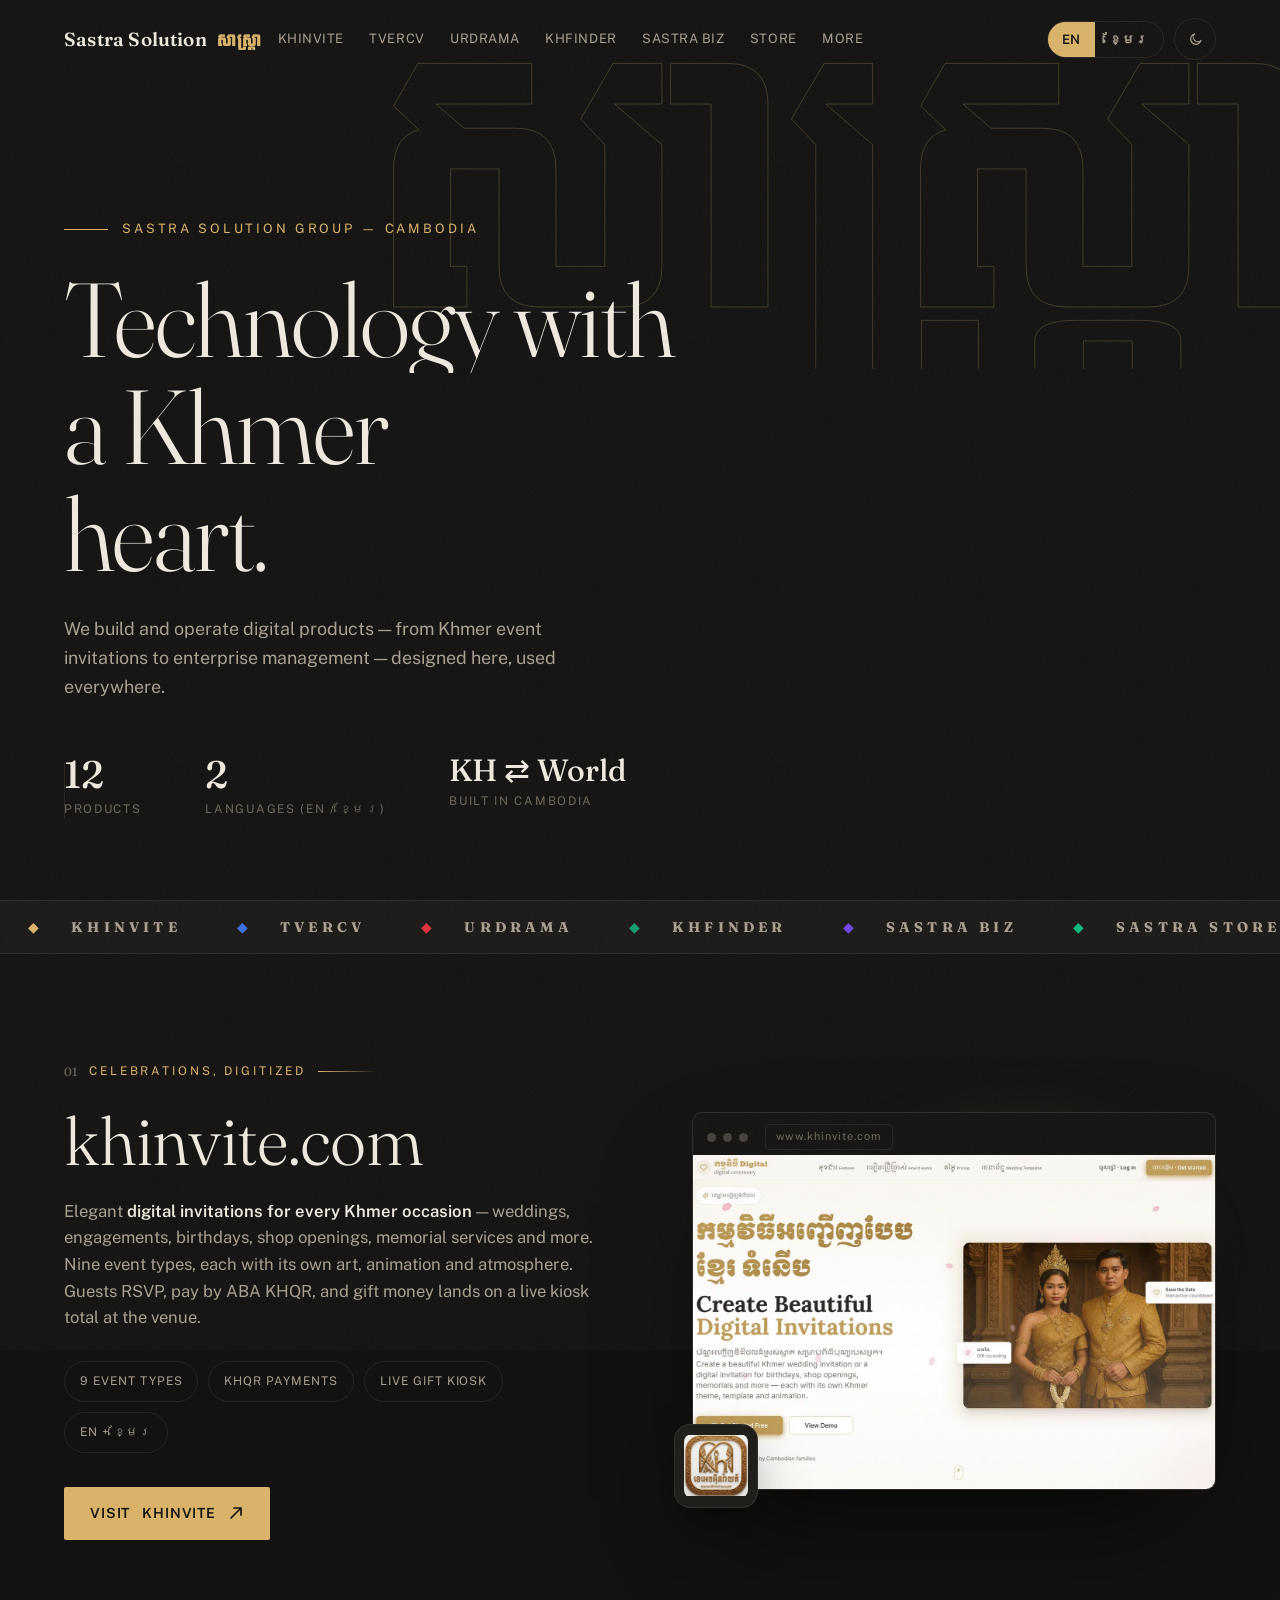
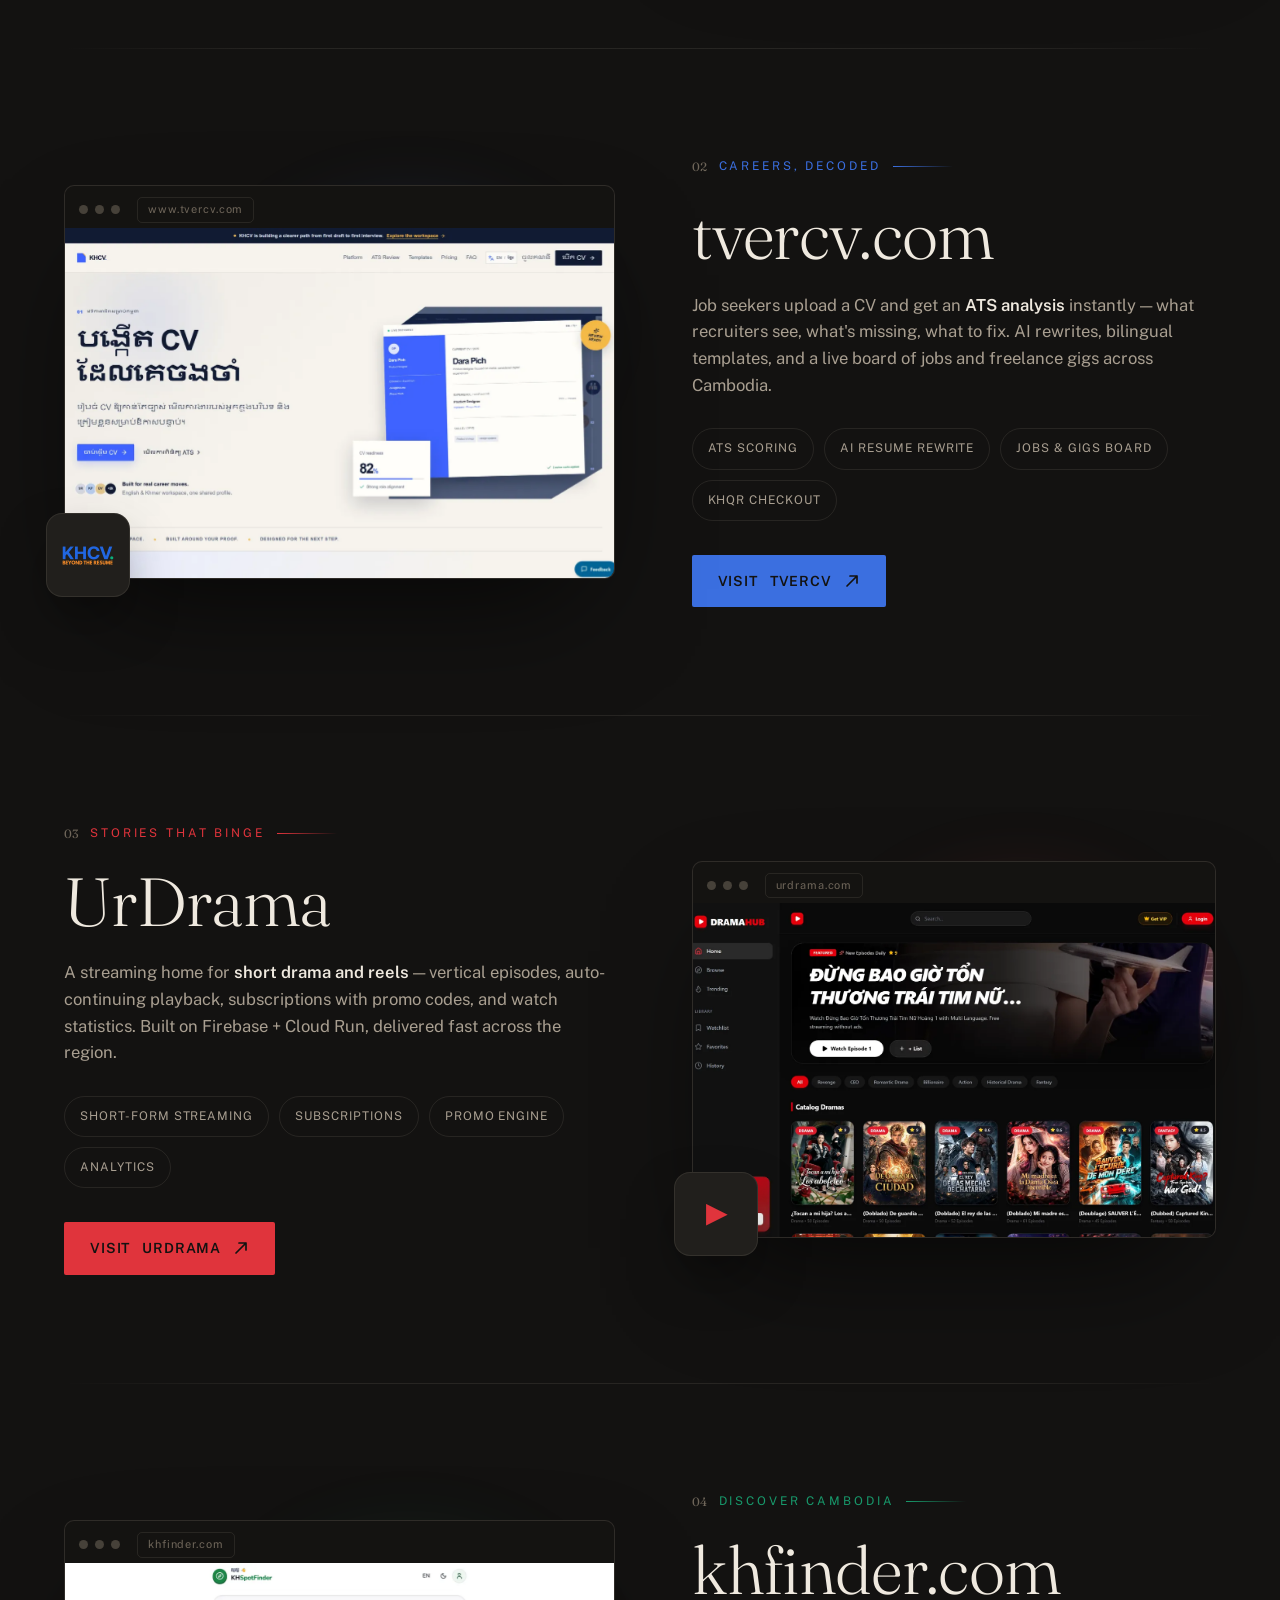
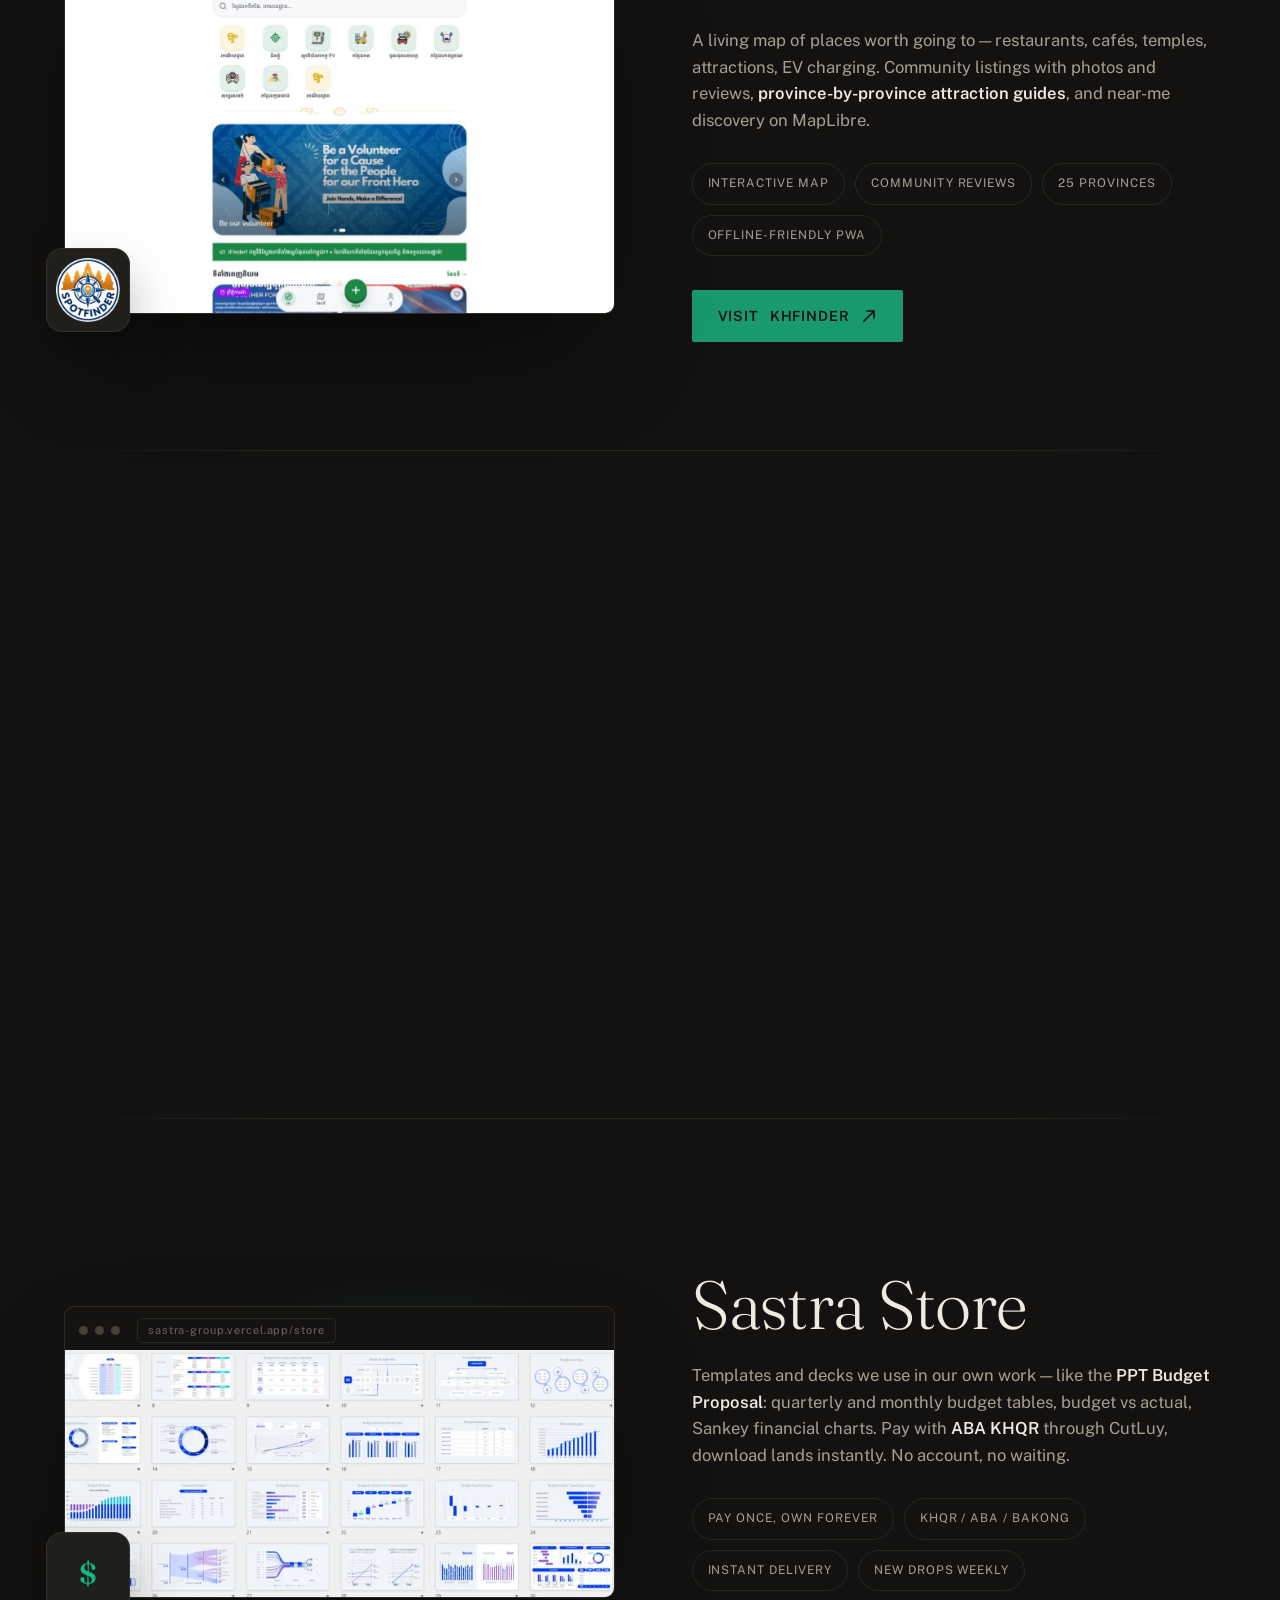
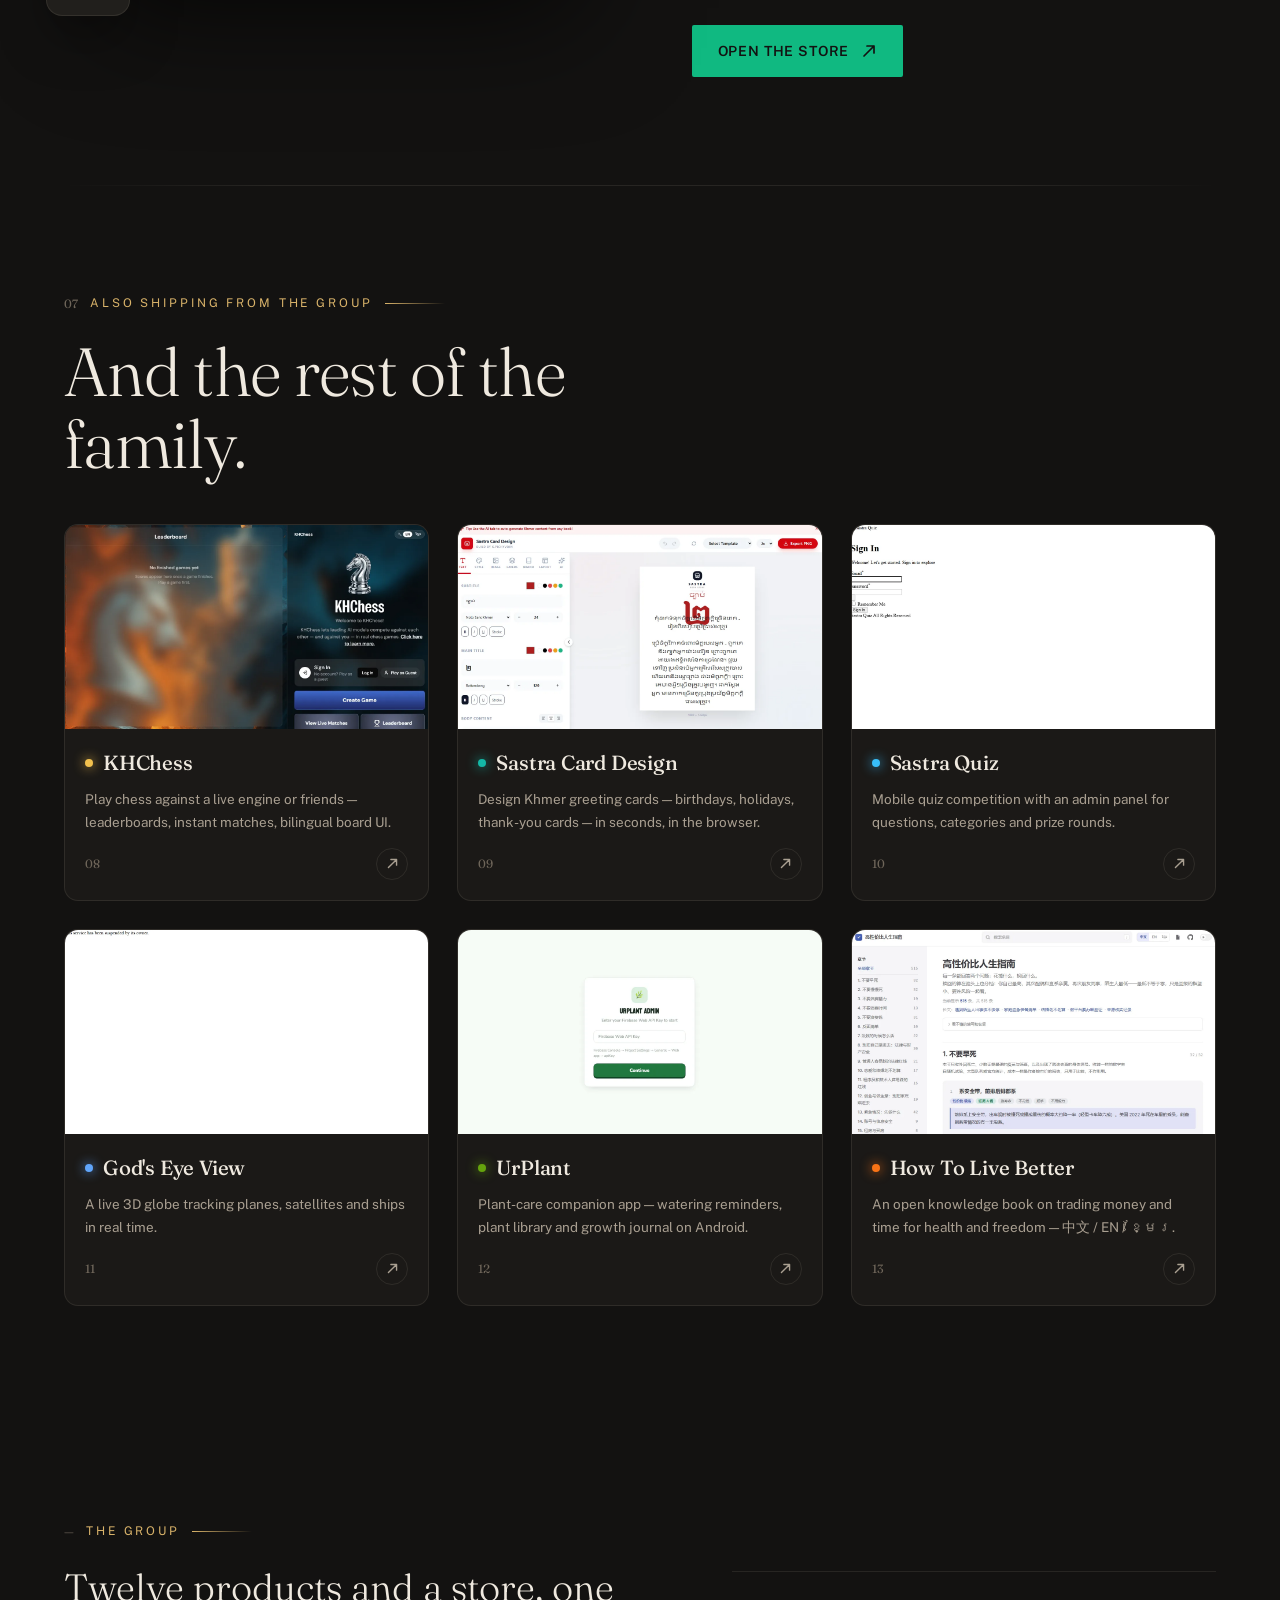
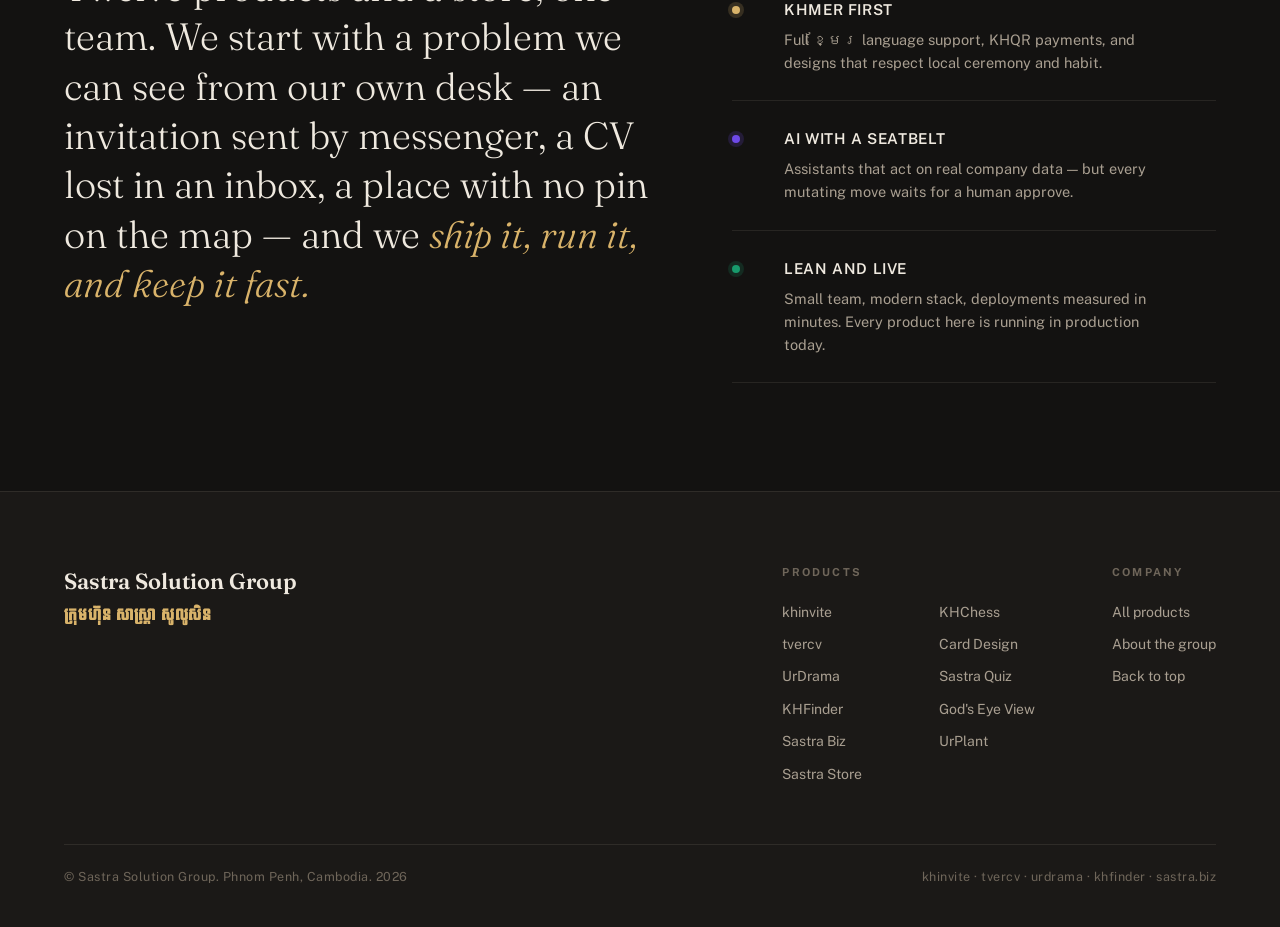
==== commit 552d68c3: "SEO pack (OG/JSON-LD/canonical/robots/sitemap/manifest/icons) + remove Coming Soon badges + store pe" ====
--- a/index.html
+++ b/index.html
@@ -3,8 +3,35 @@
 <head>
 <meta charset="UTF-8">
 <meta name="viewport" content="width=device-width, initial-scale=1.0">
-<title>Sastra Solution Group — Products for Cambodia</title>
-<meta name="description" content="Sastra Solution Group builds digital products for Cambodia and the world: khinvite, TVERCV, UrDrama, KHFinder, Sastra Biz, KHChess and more.">
+<title>Sastra Solution Group — Technology with a Khmer heart</title>
+<meta name="description" content="Sastra Solution Group builds 12 digital products for Cambodia: khinvite digital invitations, tvercv CV/ATS, UrDrama streaming, KHFinder map, Sastra Biz platform, Sastra Store and more. EN + Khmer, KHQR payments.">
+<meta name="robots" content="index, follow">
+<link rel="canonical" href="https://sastra-group.vercel.app/">
+<meta property="og:type" content="website">
+<meta property="og:site_name" content="Sastra Solution Group">
+<meta property="og:title" content="Sastra Solution Group — Technology with a Khmer heart">
+<meta property="og:description" content="12 digital products for Cambodia: invitations, careers, streaming, maps, enterprise and a digital store. Built in Phnom Penh.">
+<meta property="og:url" content="https://sastra-group.vercel.app/">
+<meta property="og:locale" content="en_US">
+<meta property="og:locale:alternate" content="km_KH">
+<meta property="og:image" content="https://sastra-group.vercel.app/assets/og-landing.png">
+<meta property="og:image:width" content="1200">
+<meta property="og:image:height" content="630">
+<meta name="twitter:card" content="summary_large_image">
+<meta name="twitter:site" content="@khfinder">
+<meta name="theme-color" content="#131211">
+<link rel="icon" href="assets/favicon.ico" sizes="any">
+<link rel="icon" type="image/png" href="assets/favicon.png" sizes="32x32">
+<link rel="apple-touch-icon" href="assets/apple-touch-icon.png">
+<link rel="manifest" href="manifest.webmanifest">
+<script type="application/ld+json">
+{"@context":"https://schema.org","@type":"Organization","name":"Sastra Solution Group","alternateName":"ក្រុមហ៊ុន សាស្ត្រា សូលូសិន","url":"https://sastra-group.vercel.app","logo":"https://sastra-group.vercel.app/assets/sastra-lockup.png","inLanguage":["en","km"],
+"address":{"@type":"PostalAddress","addressLocality":"Phnom Penh","addressCountry":"KH"},
+"sameAs":["https://github.com/keovoin"],
+"hasOfferCatalog":{"@type":"OfferCatalog","name":"Products","itemListElement":[
+ {"@type":"OfferCatalog","name":"Sastra Store","url":"https://sastra-group.vercel.app/store.html"}
+]}}
+</script>
 <link rel="preconnect" href="https://fonts.googleapis.com">
 <link rel="preconnect" href="https://fonts.gstatic.com" crossorigin>
 <link href="https://fonts.googleapis.com/css2?family=Fraunces:opsz,wght@9..144,300;9..144,480;9..144,600&family=Public+Sans:wght@400;500;600&family=Koulen&family=Noto+Sans+Khmer:wght@400;500;600&display=swap" rel="stylesheet">
@@ -497,7 +524,7 @@
   <h2 class="big rv rv-d1" data-i18n="more_h">And the rest of the family.</h2>
   <div class="more-list rv rv-d2">
     <a class="more-card" style="--more-c:#f2c14e" href="https://kh-chess-app.vercel.app" target="_blank" rel="noopener">
-      <div class="more-thumb"><img src="assets/th-chess.webp" alt="KHChess" loading="lazy"><span class="more-soon"><span data-i18n="soon">Coming soon</span></span></div>
+      <div class="more-thumb"><img src="assets/th-chess.webp" alt="KHChess" loading="lazy"></div>
       <div class="more-body">
         <span class="name">KHChess</span>
         <span class="desc" data-i18n="r_chess">Play chess against a live engine or friends — leaderboards, instant matches, bilingual board UI.</span>
@@ -506,7 +533,7 @@
       </div>
     </a>
     <a class="more-card" style="--more-c:#14b8a6" href="https://sastra-card-design.vercel.app" target="_blank" rel="noopener">
-      <div class="more-thumb"><img src="assets/th-card.webp" alt="Sastra Card Design" loading="lazy"><span class="more-soon"><span data-i18n="soon">Coming soon</span></span></div>
+      <div class="more-thumb"><img src="assets/th-card.webp" alt="Sastra Card Design" loading="lazy"></div>
       <div class="more-body">
         <span class="name">Sastra Card Design</span>
         <span class="desc" data-i18n="r_card">Design Khmer greeting cards — birthdays, holidays, thank-you cards — in seconds, in the browser.</span>
@@ -515,7 +542,7 @@
       </div>
     </a>
     <a class="more-card" style="--more-c:#38bdf8" href="https://elitequiz.onrender.com" target="_blank" rel="noopener">
-      <div class="more-thumb"><img src="assets/th-quiz.webp" alt="Sastra Quiz" loading="lazy"><span class="more-soon"><span data-i18n="soon">Coming soon</span></span></div>
+      <div class="more-thumb"><img src="assets/th-quiz.webp" alt="Sastra Quiz" loading="lazy"></div>
       <div class="more-body">
         <span class="name">Sastra Quiz</span>
         <span class="desc" data-i18n="r_quiz">Mobile quiz competition with an admin panel for questions, categories and prize rounds.</span>
@@ -524,7 +551,7 @@
       </div>
     </a>
     <a class="more-card" style="--more-c:#60a5fa" href="https://godeye-60ce.onrender.com" target="_blank" rel="noopener">
-      <div class="more-thumb"><img src="assets/th-god.webp" alt="God's Eye View" loading="lazy"><span class="more-soon"><span data-i18n="soon">Coming soon</span></span></div>
+      <div class="more-thumb"><img src="assets/th-god.webp" alt="God's Eye View" loading="lazy"></div>
       <div class="more-body">
         <span class="name">God's Eye View</span>
         <span class="desc" data-i18n="r_god">A live 3D globe tracking planes, satellites and ships in real time.</span>
@@ -533,7 +560,7 @@
       </div>
     </a>
     <a class="more-card" style="--more-c:#65a30d" href="https://urplant-app.web.app" target="_blank" rel="noopener">
-      <div class="more-thumb"><img src="assets/th-plant.webp" alt="UrPlant" loading="lazy"><span class="more-soon"><span data-i18n="soon">Coming soon</span></span></div>
+      <div class="more-thumb"><img src="assets/th-plant.webp" alt="UrPlant" loading="lazy"></div>
       <div class="more-body">
         <span class="name">UrPlant</span>
         <span class="desc" data-i18n="r_plant">Plant-care companion app — watering reminders, plant library and growth journal on Android.</span>
@@ -542,7 +569,7 @@
       </div>
     </a>
     <a class="more-card" style="--more-c:#f97316" href="https://keovoin.github.io/Sastra-HowToLiveBetter/" target="_blank" rel="noopener">
-      <div class="more-thumb"><img src="assets/th-book.webp" alt="How To Live Better" loading="lazy"><span class="more-soon"><span data-i18n="soon">Coming soon</span></span></div>
+      <div class="more-thumb"><img src="assets/th-book.webp" alt="How To Live Better" loading="lazy"></div>
       <div class="more-body">
         <span class="name">How To Live Better</span>
         <span class="desc" data-i18n="r_book">An open knowledge book on trading money and time for health and freedom — 中文 / EN / ខ្មែរ.</span>
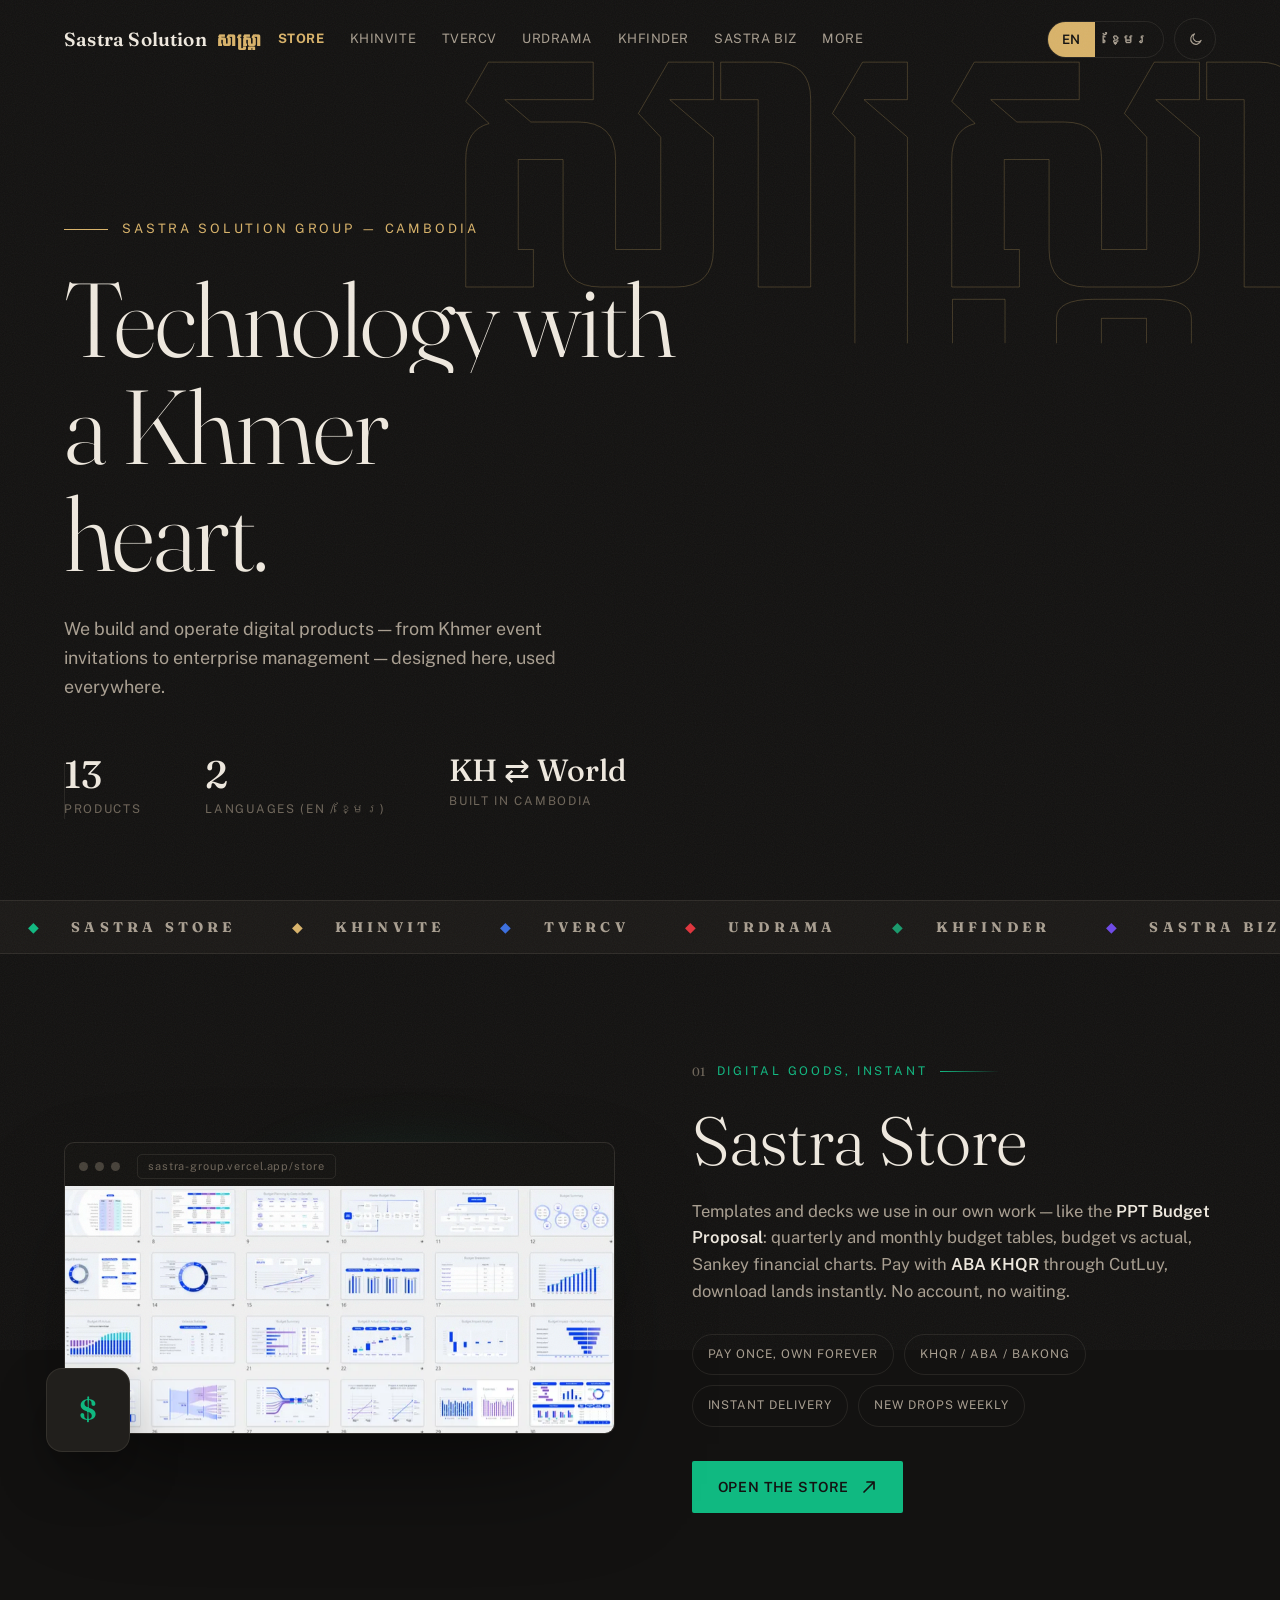
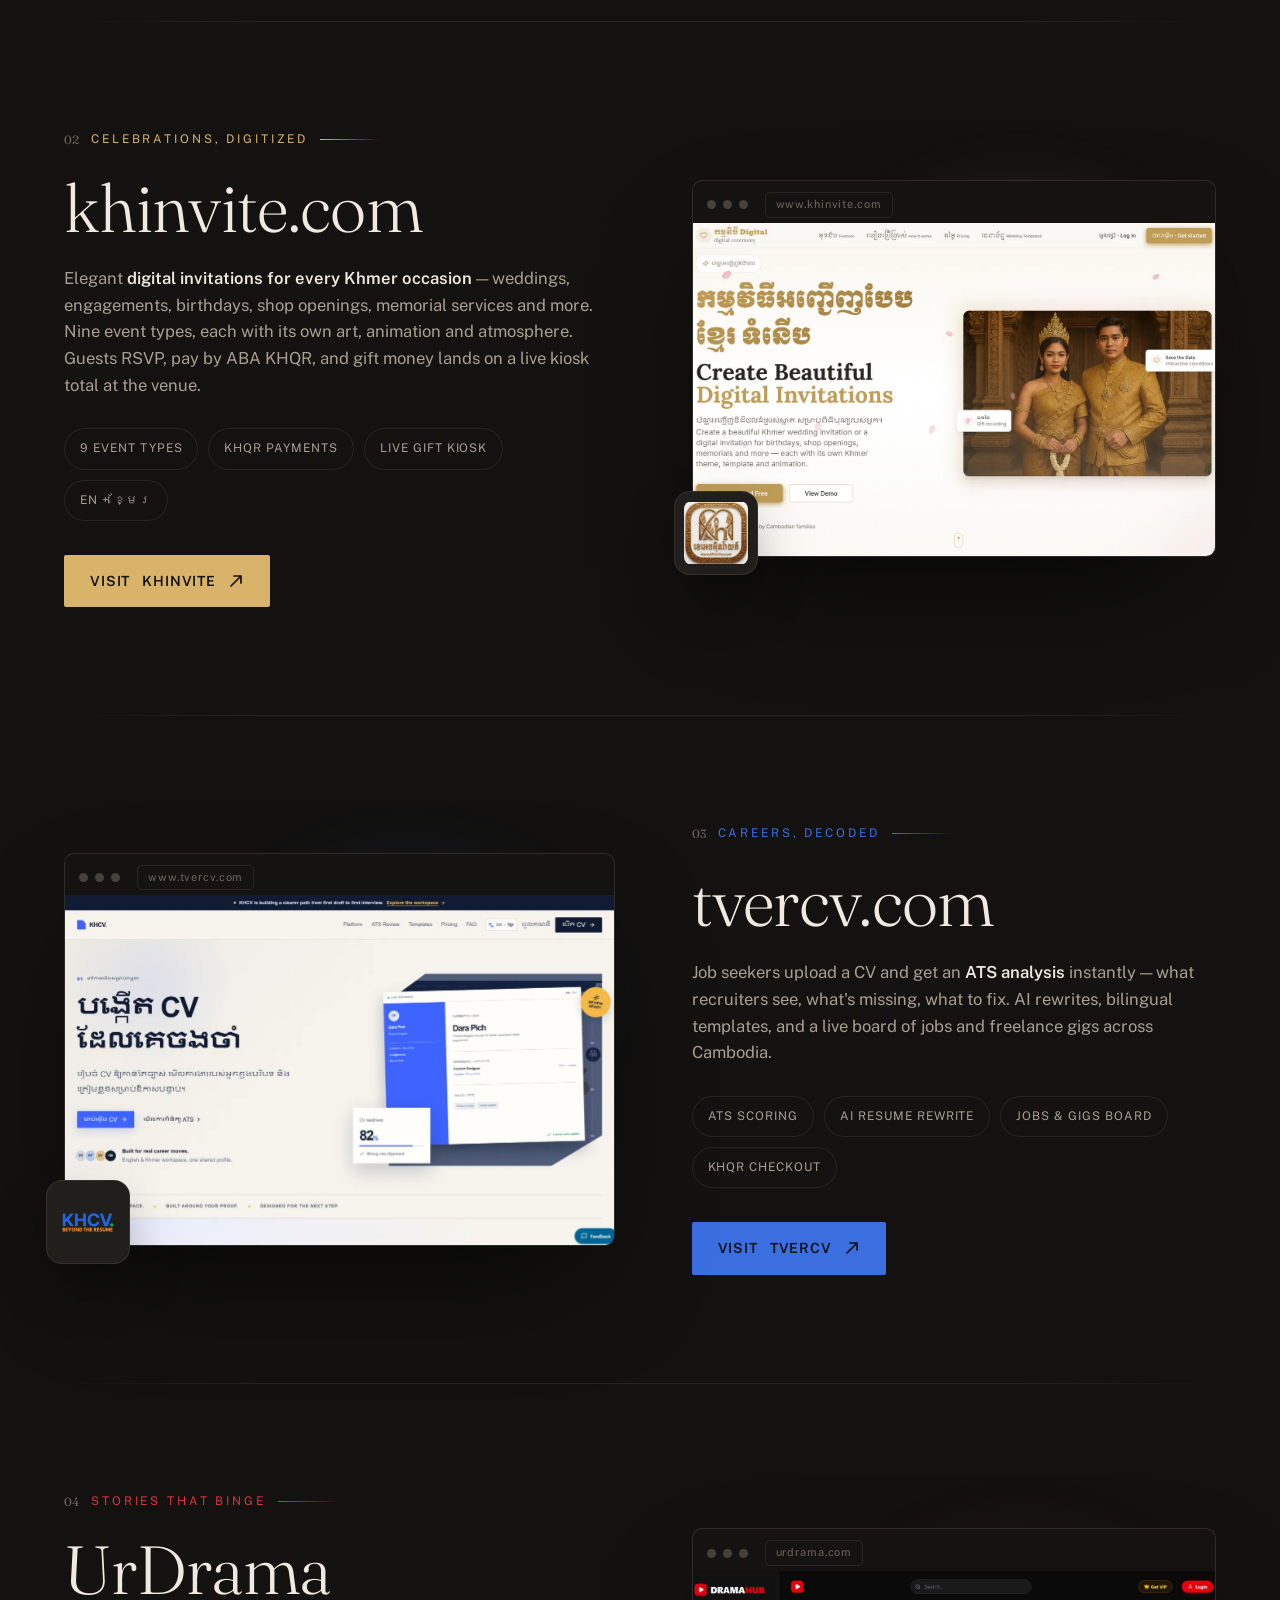
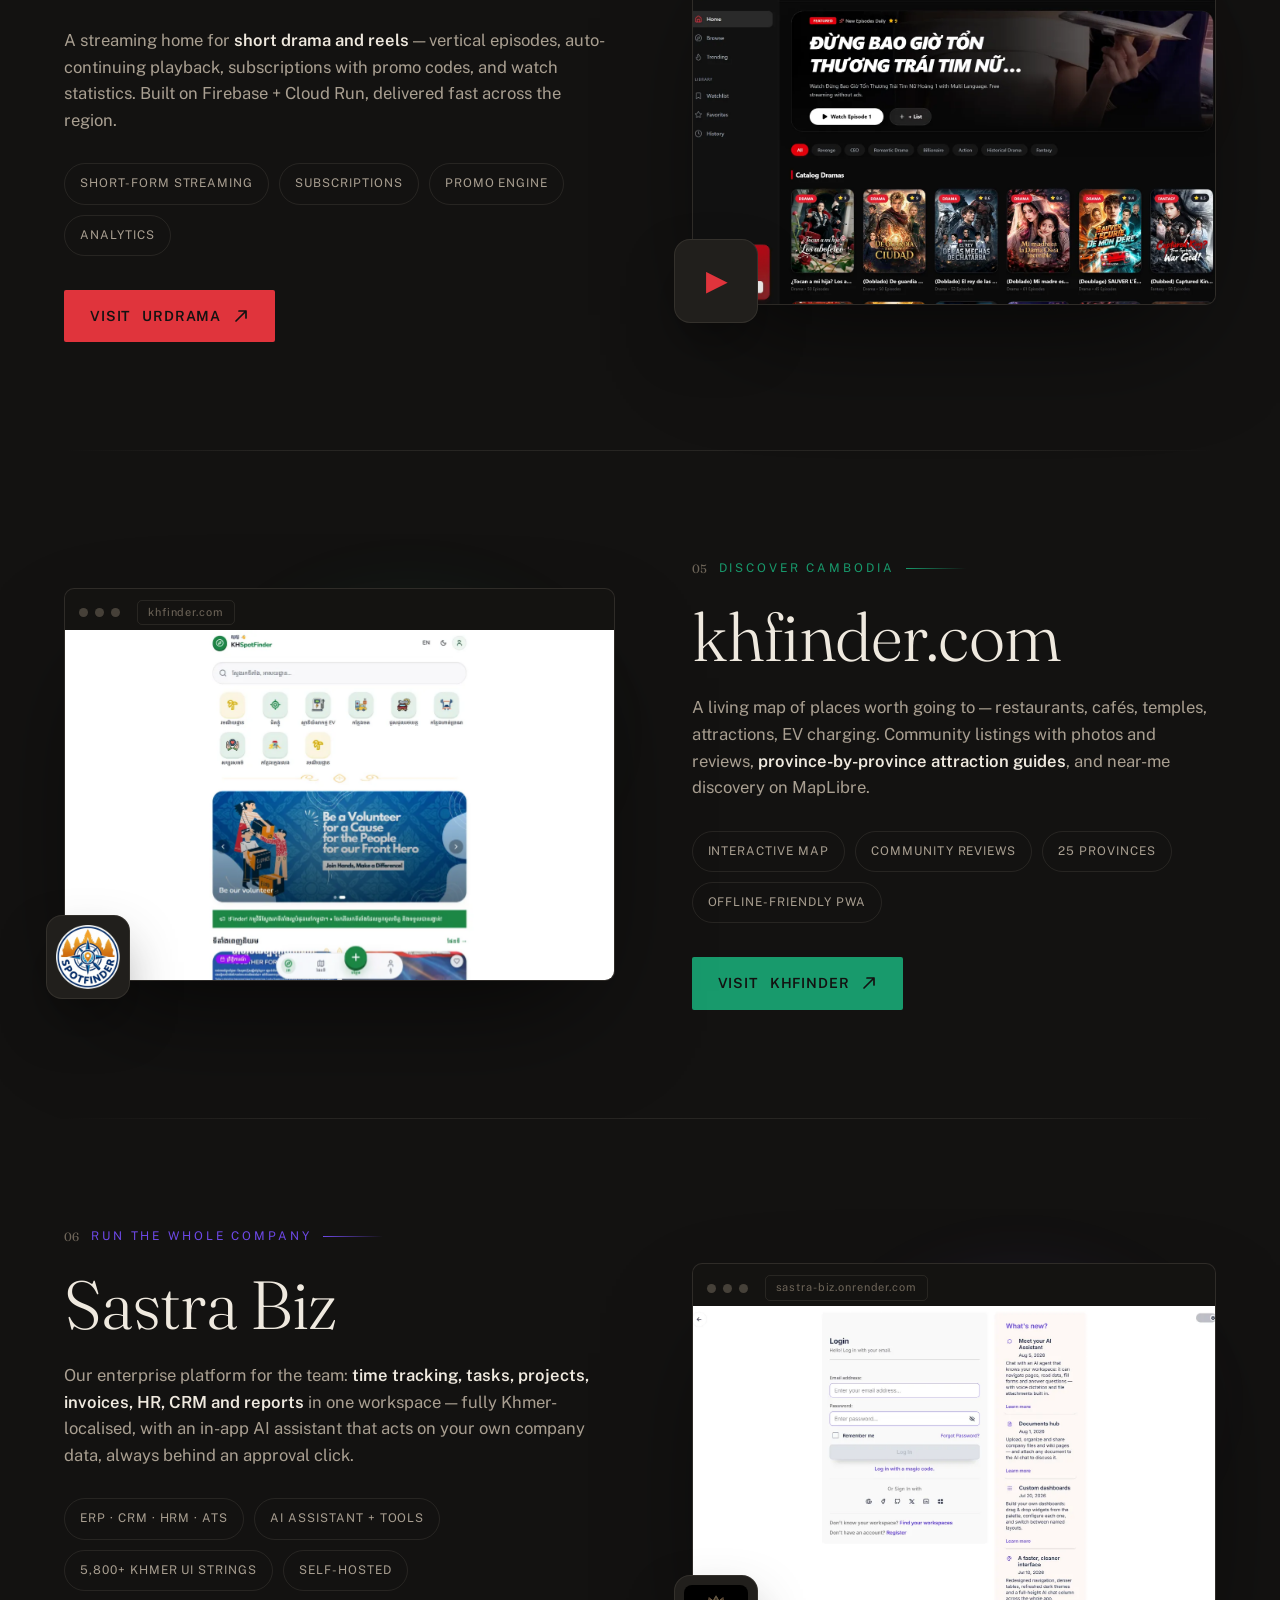
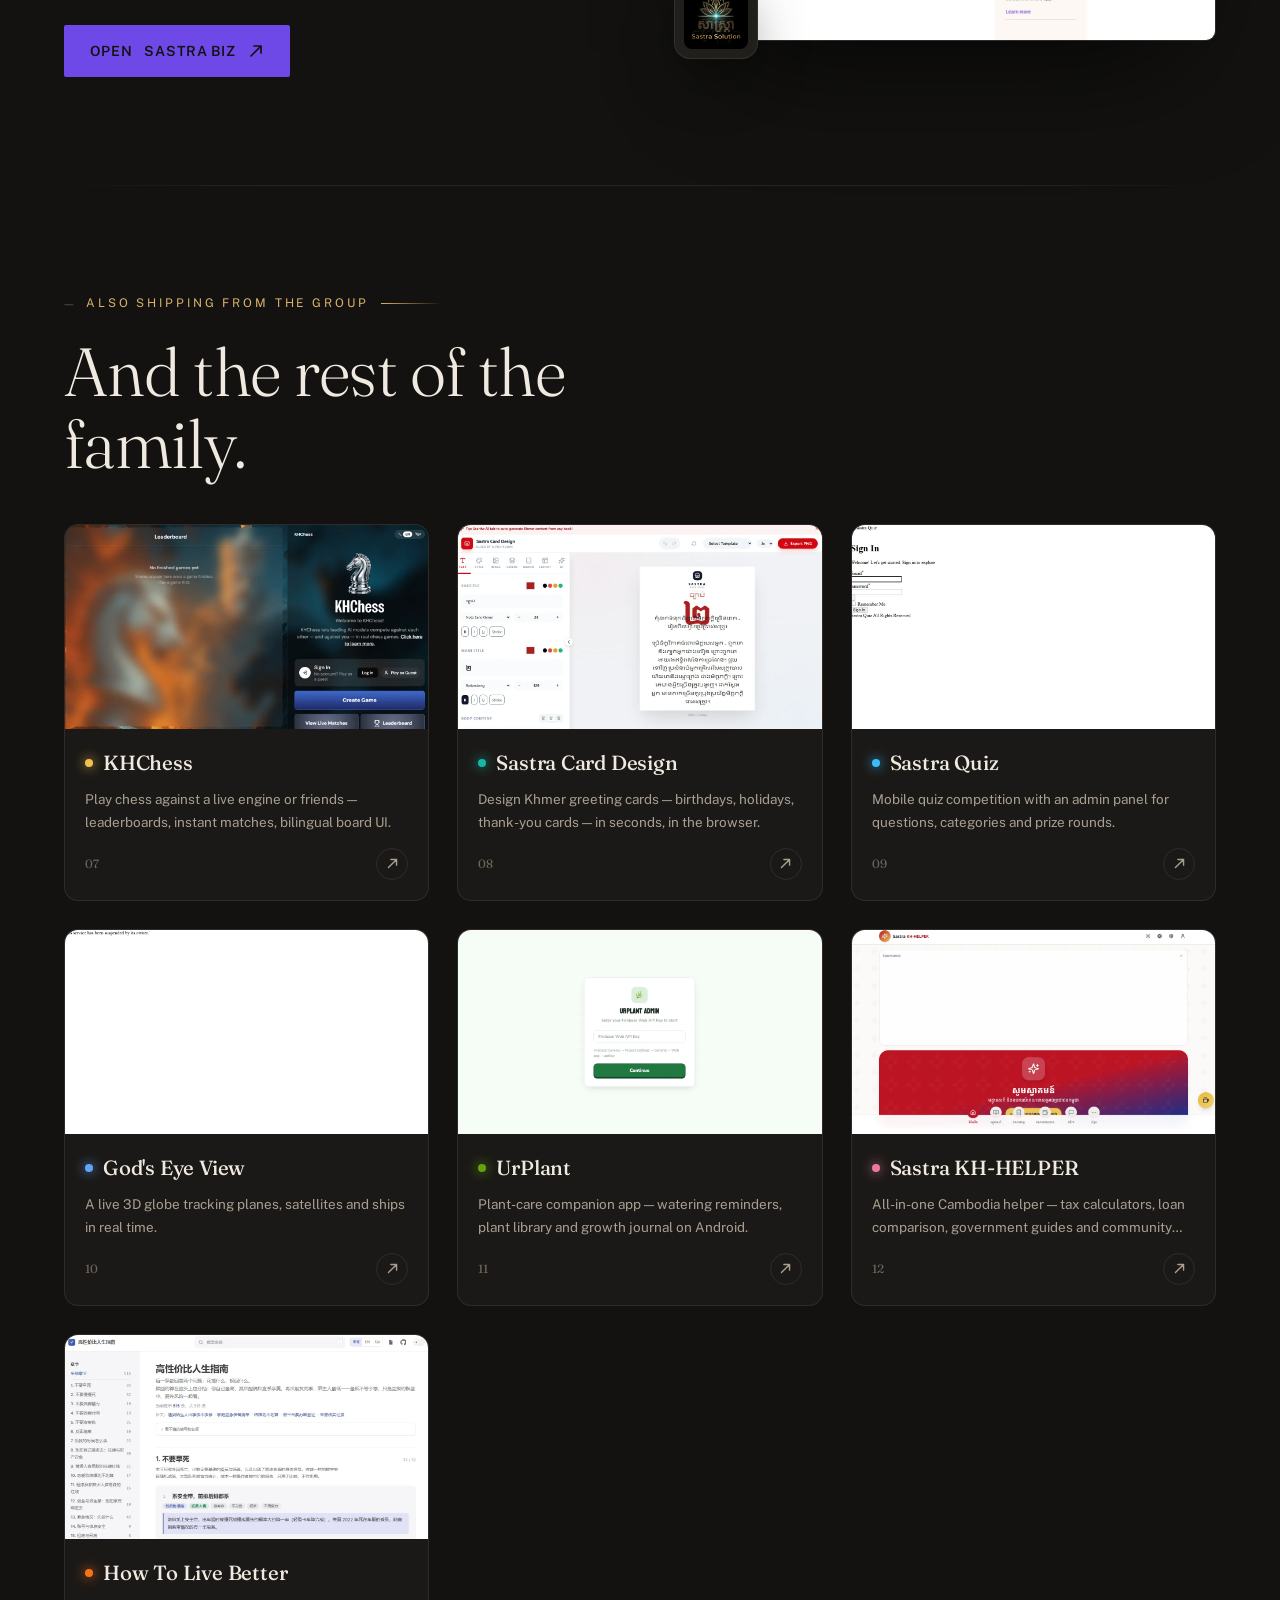
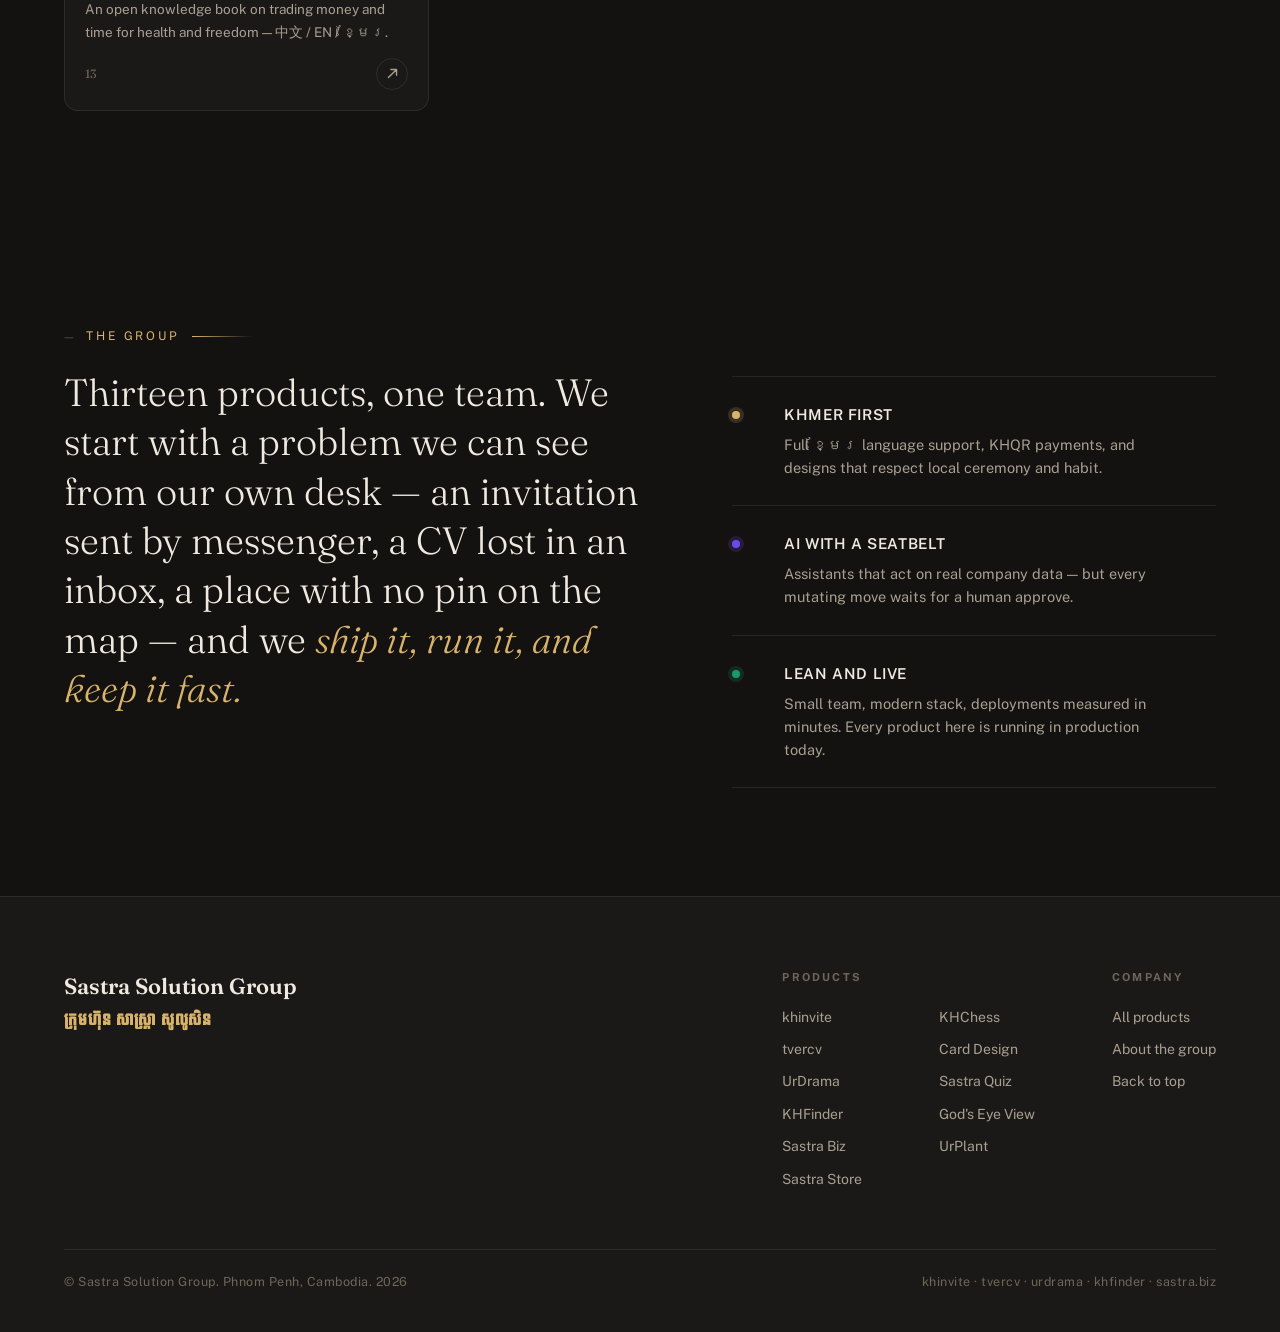
==== commit 77efbde9: "admin login fix; passcode Juniper@123; store promoted to first product; KH-HELPER (knowitall-kh) add" ====
--- a/index.html
+++ b/index.html
@@ -108,7 +108,7 @@
 .nav-links a::after{content:"";position:absolute;left:0;bottom:-5px;height:1px;width:0;background:var(--gold);transition:width .35s var(--ease)}
 .nav-links a:hover{color:var(--text)}
 .nav-links a:hover::after{width:100%}
-.nav-tools{display:flex;align-items:center;gap:10px;margin-left:auto}
+.nav-tools{display:flex;align-items:center;gap:10px;margin-left:auto;flex-wrap:wrap}
 .lang-sw{display:flex;border:1px solid var(--line);border-radius:999px;overflow:hidden}
 .lang-sw button{font:600 13px/1 var(--font-body);letter-spacing:.04em;cursor:pointer;background:transparent;color:var(--muted);border:0;padding:11px 14px;transition:background .3s,color .3s}
 .lang-sw button[aria-pressed="true"]{background:var(--gold);color:var(--canvas)}
@@ -118,6 +118,7 @@
 }
 .theme-sw:hover{color:var(--gold);border-color:var(--gold);transform:rotate(20deg)}
 @media(max-width:900px){.nav-links{display:none}}
+@media(max-width:430px){.nav{gap:8px;padding-left:14px;padding-right:14px}.nav-mark{font-size:15px}.nav-mark .kh{display:none}.lang-sw button{padding:10px 9px;font-size:11.5px;letter-spacing:0}.theme-sw{width:36px;height:36px}.hero-ghost{transform:scale(.78);opacity:.10}}
 
 /* ------- hero ------- */
 .hero{
@@ -127,7 +128,7 @@
 }
 .hero-ghost{
   position:absolute;right:-3vw;top:4vh;font-family:var(--font-khmer);
-  font-size:clamp(130px,26vw,420px);line-height:1;color:transparent;
+  font-size:clamp(92px,24vw,420px);line-height:1;color:transparent;
   -webkit-text-stroke:1px color-mix(in srgb,var(--gold) 24%,transparent);
   user-select:none;pointer-events:none;clip-path:inset(0);
   animation:ghostdrift 16s ease-in-out infinite alternate;
@@ -314,6 +315,7 @@
   .hero-kicker,.hero-sub,.hero-meta,.scroll-cue{opacity:1;transform:none;animation:none}
   .ticker-track{animation:none}
 }
+@media(max-width:600px){.cta{width:100%;justify-content:center;padding:17px 20px}.hero-meta{gap:18px 26px}.hero h1{font-size:clamp(34px,9.6vw,44px)}}
 </style>
 </head>
 <body>
@@ -321,14 +323,14 @@
 <nav class="nav" id="nav">
   <a class="nav-mark" href="#top">Sastra Solution <span class="kh">សាស្ត្រា</span></a>
   <div class="nav-links">
+    <a href="#store" data-i18n="nav_store" style="color:var(--gold);font-weight:700">Store</a>
     <a href="#khinvite">khinvite</a>
     <a href="#tvercv">TVERCV</a>
     <a href="#urdrama">UrDrama</a>
     <a href="#khfinder">KHFinder</a>
     <a href="#biz">Sastra Biz</a>
-    <a href="#store">Store</a>
     <a href="#more" data-i18n="nav_more">More</a>
-  </div>
+    </div>
   <div class="nav-tools">
     <div class="lang-sw" role="group" aria-label="Language">
       <button id="btn-en" aria-pressed="true">EN</button>
@@ -351,7 +353,7 @@
   </h1>
   <p class="hero-sub" data-i18n="hsub">We build and operate digital products — from Khmer event invitations to enterprise management — designed here, used everywhere.</p>
   <div class="hero-meta">
-    <div class="cell"><div class="n" data-count="12">0</div><div class="l" data-i18n="m1">Products</div></div>
+    <div class="cell"><div class="n" data-count="13">0</div><div class="l" data-i18n="m1">Products</div></div>
     <div class="cell"><div class="n" data-count="2">0</div><div class="l" data-i18n="m2">Languages (EN / ខ្មែរ)</div></div>
     <div class="cell"><div class="n" style="font-size:clamp(20px,2.4vw,32px)">KH ⇄ World</div><div class="l" data-i18n="m3">Built in Cambodia</div></div>
   </div>
@@ -361,12 +363,38 @@
 <div class="ticker" aria-hidden="true">
   <div class="ticker-track" id="ticker"></div>
 </div>
+
+<!-- store -->
+<section class="section prod" id="store" style="--prod:#10b981">
+  <div class="split flip">
+    <div class="copy">
+      <div class="eyebrow rv"><span class="idx">01</span> <span data-i18n="p6_e">Digital goods, instant</span></div>
+      <h2 class="big rv rv-d1">Sastra Store</h2>
+      <p class="prose rv rv-d2" data-i18n="p6_b">Templates and decks we use in our own work — like the <strong>PPT Budget Proposal</strong>: quarterly and monthly budget tables, budget vs actual, Sankey financial charts. Pay with <strong>ABA KHQR</strong> through CutLuy, download lands instantly. No account, no waiting.</p>
+      <div class="tags rv rv-d2">
+        <span class="tag" data-i18n="p6_t1">Pay once, own forever</span><span class="tag" data-i18n="p6_t2">KHQR / ABA / Bakong</span>
+        <span class="tag" data-i18n="p6_t3">Instant delivery</span><span class="tag" data-i18n="p6_t4">New drops weekly</span>
+      </div>
+      <a class="cta rv" href="store.html"><span data-i18n="p6_cta">Open the store</span>
+        <svg width="16" height="16" viewBox="0 0 16 16" fill="none"><path d="M3 13L13 3M13 3H6M13 3v7" stroke="currentColor" stroke-width="1.7" stroke-linecap="round"/></svg></a>
+    </div>
+    <div class="shot rv rv-d1">
+      <div class="shot-window">
+        <div class="shot-bar"><i></i><i></i><i></i><span class="addr">sastra-group.vercel.app/store</span></div>
+        <img src="assets/th-ppt-cover.webp" alt="PPT Budget Proposal deck" loading="lazy">
+      </div>
+      <div class="logo-badge" style="font-family:var(--font-display);font-weight:600;color:#10b981;font-size:30px">$</div>
+    </div>
+  </div>
+</section>
+
+<div class="rule"></div>
 
 <!-- khinvite -->
 <section class="section prod" id="khinvite" style="--prod:#d9b36a">
   <div class="split">
     <div class="copy">
-      <div class="eyebrow rv"><span class="idx">01</span> <span data-i18n="p1_e">Celebrations, digitized</span></div>
+      <div class="eyebrow rv"><span class="idx">02</span> <span data-i18n="p1_e">Celebrations, digitized</span></div>
       <h2 class="big rv rv-d1">khinvite.com</h2>
       <p class="prose rv rv-d2" data-i18n="p1_b">Elegant <strong data-i18n="p1_bs">digital invitations for every Khmer occasion</strong> — weddings, engagements, birthdays, shop openings, memorial services and more. Nine event types, each with its own art, animation and atmosphere. Guests RSVP, pay by ABA KHQR, and gift money lands on a live kiosk total at the venue.</p>
       <div class="tags rv rv-d2">
@@ -392,7 +420,7 @@
 <section class="section prod" id="tvercv" style="--prod:#3b6fe0">
   <div class="split flip">
     <div class="copy">
-      <div class="eyebrow rv"><span class="idx">02</span> <span data-i18n="p2_e">Careers, decoded</span></div>
+      <div class="eyebrow rv"><span class="idx">03</span> <span data-i18n="p2_e">Careers, decoded</span></div>
       <h2 class="big rv rv-d1">tvercv.com</h2>
       <p class="prose rv rv-d2" data-i18n="p2_b">Job seekers upload a CV and get an <strong>ATS analysis</strong> instantly — what recruiters see, what's missing, what to fix. AI rewrites, bilingual templates, and a live board of jobs and freelance gigs across Cambodia.</p>
       <div class="tags rv rv-d2">
@@ -418,7 +446,7 @@
 <section class="section prod" id="urdrama" style="--prod:#e0343c">
   <div class="split">
     <div class="copy">
-      <div class="eyebrow rv"><span class="idx">03</span> <span data-i18n="p3_e">Stories that binge</span></div>
+      <div class="eyebrow rv"><span class="idx">04</span> <span data-i18n="p3_e">Stories that binge</span></div>
       <h2 class="big rv rv-d1">UrDrama</h2>
       <p class="prose rv rv-d2" data-i18n="p3_b">A streaming home for <strong>short drama and reels</strong> — vertical episodes, auto-continuing playback, subscriptions with promo codes, and watch statistics. Built on Firebase + Cloud Run, delivered fast across the region.</p>
       <div class="tags rv rv-d2">
@@ -444,7 +472,7 @@
 <section class="section prod" id="khfinder" style="--prod:#189a6c">
   <div class="split flip">
     <div class="copy">
-      <div class="eyebrow rv"><span class="idx">04</span> <span data-i18n="p4_e">Discover Cambodia</span></div>
+      <div class="eyebrow rv"><span class="idx">05</span> <span data-i18n="p4_e">Discover Cambodia</span></div>
       <h2 class="big rv rv-d1">khfinder.com</h2>
       <p class="prose rv rv-d2" data-i18n="p4_b">A living map of places worth going to — restaurants, cafés, temples, attractions, EV charging. Community listings with photos and reviews, <strong>province-by-province attraction guides</strong>, and near-me discovery on MapLibre.</p>
       <div class="tags rv rv-d2">
@@ -470,7 +498,7 @@
 <section class="section prod" id="biz" style="--prod:#6e49e8">
   <div class="split">
     <div class="copy">
-      <div class="eyebrow rv"><span class="idx">05</span> <span data-i18n="p5_e">Run the whole company</span></div>
+      <div class="eyebrow rv"><span class="idx">06</span> <span data-i18n="p5_e">Run the whole company</span></div>
       <h2 class="big rv rv-d1">Sastra Biz</h2>
       <p class="prose rv rv-d2" data-i18n="p5_b">Our enterprise platform for the team: <strong>time tracking, tasks, projects, invoices, HR, CRM and reports</strong> in one workspace — fully Khmer-localised, with an in-app AI assistant that acts on your own company data, always behind an approval click.</p>
       <div class="tags rv rv-d2">
@@ -492,35 +520,9 @@
 
 <div class="rule"></div>
 
-<!-- store -->
-<section class="section prod" id="store" style="--prod:#10b981">
-  <div class="split flip">
-    <div class="copy">
-      <div class="eyebrow rv"><span class="idx">06</span> <span data-i18n="p6_e">Digital goods, instant</span></div>
-      <h2 class="big rv rv-d1">Sastra Store</h2>
-      <p class="prose rv rv-d2" data-i18n="p6_b">Templates and decks we use in our own work — like the <strong>PPT Budget Proposal</strong>: quarterly and monthly budget tables, budget vs actual, Sankey financial charts. Pay with <strong>ABA KHQR</strong> through CutLuy, download lands instantly. No account, no waiting.</p>
-      <div class="tags rv rv-d2">
-        <span class="tag" data-i18n="p6_t1">Pay once, own forever</span><span class="tag" data-i18n="p6_t2">KHQR / ABA / Bakong</span>
-        <span class="tag" data-i18n="p6_t3">Instant delivery</span><span class="tag" data-i18n="p6_t4">New drops weekly</span>
-      </div>
-      <a class="cta rv" href="store.html"><span data-i18n="p6_cta">Open the store</span>
-        <svg width="16" height="16" viewBox="0 0 16 16" fill="none"><path d="M3 13L13 3M13 3H6M13 3v7" stroke="currentColor" stroke-width="1.7" stroke-linecap="round"/></svg></a>
-    </div>
-    <div class="shot rv rv-d1">
-      <div class="shot-window">
-        <div class="shot-bar"><i></i><i></i><i></i><span class="addr">sastra-group.vercel.app/store</span></div>
-        <img src="assets/th-ppt-cover.webp" alt="PPT Budget Proposal deck" loading="lazy">
-      </div>
-      <div class="logo-badge" style="font-family:var(--font-display);font-weight:600;color:#10b981;font-size:30px">$</div>
-    </div>
-  </div>
-</section>
-
-<div class="rule"></div>
-
 <!-- more products -->
 <section class="section" id="more">
-  <div class="eyebrow rv" style="--prod:var(--gold)"><span class="idx">07</span> <span data-i18n="more_e">Also shipping from the group</span></div>
+  <div class="eyebrow rv" style="--prod:var(--gold)"><span class="idx">—</span> <span data-i18n="more_e">Also shipping from the group</span></div>
   <h2 class="big rv rv-d1" data-i18n="more_h">And the rest of the family.</h2>
   <div class="more-list rv rv-d2">
     <a class="more-card" style="--more-c:#f2c14e" href="https://kh-chess-app.vercel.app" target="_blank" rel="noopener">
@@ -528,7 +530,7 @@
       <div class="more-body">
         <span class="name">KHChess</span>
         <span class="desc" data-i18n="r_chess">Play chess against a live engine or friends — leaderboards, instant matches, bilingual board UI.</span>
-        <div class="more-foot"><span class="num">08</span>
+        <div class="more-foot"><span class="num">07</span>
           <span class="go"><svg width="13" height="13" viewBox="0 0 16 16" fill="none"><path d="M3 13L13 3M13 3H6M13 3v7" stroke="currentColor" stroke-width="1.7" stroke-linecap="round"/></svg></span></div>
       </div>
     </a>
@@ -537,7 +539,7 @@
       <div class="more-body">
         <span class="name">Sastra Card Design</span>
         <span class="desc" data-i18n="r_card">Design Khmer greeting cards — birthdays, holidays, thank-you cards — in seconds, in the browser.</span>
-        <div class="more-foot"><span class="num">09</span>
+        <div class="more-foot"><span class="num">08</span>
           <span class="go"><svg width="13" height="13" viewBox="0 0 16 16" fill="none"><path d="M3 13L13 3M13 3H6M13 3v7" stroke="currentColor" stroke-width="1.7" stroke-linecap="round"/></svg></span></div>
       </div>
     </a>
@@ -546,7 +548,7 @@
       <div class="more-body">
         <span class="name">Sastra Quiz</span>
         <span class="desc" data-i18n="r_quiz">Mobile quiz competition with an admin panel for questions, categories and prize rounds.</span>
-        <div class="more-foot"><span class="num">10</span>
+        <div class="more-foot"><span class="num">09</span>
           <span class="go"><svg width="13" height="13" viewBox="0 0 16 16" fill="none"><path d="M3 13L13 3M13 3H6M13 3v7" stroke="currentColor" stroke-width="1.7" stroke-linecap="round"/></svg></span></div>
       </div>
     </a>
@@ -555,7 +557,7 @@
       <div class="more-body">
         <span class="name">God's Eye View</span>
         <span class="desc" data-i18n="r_god">A live 3D globe tracking planes, satellites and ships in real time.</span>
-        <div class="more-foot"><span class="num">11</span>
+        <div class="more-foot"><span class="num">10</span>
           <span class="go"><svg width="13" height="13" viewBox="0 0 16 16" fill="none"><path d="M3 13L13 3M13 3H6M13 3v7" stroke="currentColor" stroke-width="1.7" stroke-linecap="round"/></svg></span></div>
       </div>
     </a>
@@ -564,6 +566,15 @@
       <div class="more-body">
         <span class="name">UrPlant</span>
         <span class="desc" data-i18n="r_plant">Plant-care companion app — watering reminders, plant library and growth journal on Android.</span>
+        <div class="more-foot"><span class="num">11</span>
+          <span class="go"><svg width="13" height="13" viewBox="0 0 16 16" fill="none"><path d="M3 13L13 3M13 3H6M13 3v7" stroke="currentColor" stroke-width="1.7" stroke-linecap="round"/></svg></span></div>
+      </div>
+    </a>
+        <a class="more-card" style="--more-c:#e879a0" href="https://knowitall-kh.com" target="_blank" rel="noopener">
+      <div class="more-thumb"><img src="assets/th-know.webp" alt="Sastra KH-HELPER" loading="lazy"></div>
+      <div class="more-body">
+        <span class="name">Sastra KH-HELPER</span>
+        <span class="desc" data-i18n="r_know">All-in-one Cambodia helper — tax calculators, loan comparison, government guides and community Q&amp;A.</span>
         <div class="more-foot"><span class="num">12</span>
           <span class="go"><svg width="13" height="13" viewBox="0 0 16 16" fill="none"><path d="M3 13L13 3M13 3H6M13 3v7" stroke="currentColor" stroke-width="1.7" stroke-linecap="round"/></svg></span></div>
       </div>
@@ -585,7 +596,7 @@
   <div class="eyebrow rv"><span class="idx">—</span> <span data-i18n="grp_e">The group</span></div>
   <div class="about-grid">
     <div>
-      <p class="about-lead rv" data-i18n="grp_lead">Twelve products and a store, one team. We start with a problem we can see from our own desk — an invitation sent by messenger, a CV lost in an inbox, a place with no pin on the map — and we <em>ship it, run it, and keep it fast.</em></p>
+      <p class="about-lead rv" data-i18n="grp_lead">Thirteen products, one team. We start with a problem we can see from our own desk — an invitation sent by messenger, a CV lost in an inbox, a place with no pin on the map — and we <em>ship it, run it, and keep it fast.</em></p>
     </div>
     <div class="principles rv rv-d1">
       <div class="principle" style="--pcol:#d9b36a">
@@ -694,7 +705,7 @@
   "r_plant":"កម្មវិធីជំនួយការថែរក្សារុក្ខជាតិ — ការរំលឹកដាក់ទឹក បណ្ណាល័យរុក្ខជាតិ និងក្រមកតាមដានការលូតលាស់ លើ Android។",
   "r_book":"សៀវភៅចំណេះដឹងបើកចំហ អំពីការប្តូរលុយ និងពេលវេលា ដើម្បីសុខភាព និងសេរីភាព — ភាសាចិន / អង់គ្លេស / ខ្មែរ។",
   "grp_e":"ក្រុមរបស់យើង",
-  "grp_lead":"ផលិតផល ១២ មុខ និងហាងមួយ ក្រុមការងារតែមួយ។ យើងចាប់ផ្តើមពីបញ្ហាដែលយើងអាចឃើញពីតុការងាររបស់យើងខ្លួន — ដូចជាអញ្ជើញដែលផ្ញើតាមមេសេន្ស័រ CV ដែលបាត់បង់ក្នុងប្រអប់អ៊ីមែល ឬកន្លែងដែលគ្មាន pin នៅលើផែនទី — ហើយយើងបញ្ចេញវា ដំណើរការវា និងរក្សាឱ្យវាលឿន។",
+  "grp_lead":"ទំនិញ ១៣ មុខ និងហាងមួយ ក្រុមការងារតែមួយ។ យើងចាប់ផ្តើមពីបញ្ហាដែលយើងឃើញពីតុការងាររបស់យើងផ្ទាល់ — ការអញ្ជើញផ្ញើតាមមេសេន្ស័រ CV បាត់បង់ក្នុងប្រអប់សារ ឬទីកន្លែងដែលគ្មានស្លាកលើផែនទី — ហើយយើងបញ្ជូនវា ដំណើរការវា និងរក្សាវាឱ្យរហ័ស។",
   "pr1_h":"ខ្មែរជាអាទិភាព",
   "pr1_p":"គាំទ្រភាសាខ្មែរពេញលេញ ការបង់ប្រាក់តាម KHQR និងការរចនាដែលគោរពប្រពៃណី និងទម្លាប់ក្នុងស្រុក។",
   "pr2_h":"AI ដែលមានខ្សែក្រវាត់សុវត្ថិភាព",
@@ -729,14 +740,17 @@
   "s_coming":"មានទំនិញថ្មីៗរាល់សប្តាហ៍។ កញ្ចប់នេះគឺជាដំណាក់កាលដំបូង។",
   "s_cta":"រកមើលផ្ទាំងទំនិញ",
   "grp_lead2":"ទំនិញ ១១ មុខ និងហាងមួយ ក្រុមការងារតែមួយ។ យើងចាប់ផ្តើមពីបញ្ហាដែលយើងអាចមើលឃើញពីតុការងាររបស់យើងខ្លួន — ការអញ្ជើញដែលផ្ញើតាមមេសេន្សែរ ឯកសារ CV ដែលបាត់បង់ក្នុងប្រអប់អ៊ីមែល ឬកន្លែងដែលគ្មានផ្លាកទីតាំងលើផែនទី — ហើយយើងបញ្ចេញវា ដំណើរការវា ហើយរក្សាវាឱ្យរហ័ស។",
-  "p6_e":"ទំនិញឌីជីថល ទទួលបានភ្លាមៗ",
-  "p6_b":"គំរូ និងស្លាយដែលយើងប្រើក្នុងការងាររបស់យើងខ្លួន — ដូចជា PPT Budget Proposal: តារាងថវិកាត្រីមាស និងខែ ការប្រៀបធៀបថវិកាទៅនឹងការចំណាយជាក់ស្តែង និងតារាងហិរញ្ញវត្ថុ Sankey។ បង់ប្រាក់តាមរយៈ ABA KHQR តាមរយៈ CutLuy ហើយទាញយកភ្លាមៗ។ មិនចាំបាច់បង្កើតគណនី មិនចាំបាច់រង់ចាំ។",
-  "p6_t1":"បង់ម្តង កាន់កាប់ជារៀងរហូត",
+  "p6_e":"ទំនិញឌីជីថល ដឹកជញ្ជូនភ្លាមៗ",
+  "p6_b":"គំរូ និងស្លាយដែលយើងប្រើក្នុងការងារផ្ទាល់ — ដូចជា PPT គម្រោងថវិកា៖ តារាងថវិកាត្រីមាស និងខែ ការប្រៀបធៀបថវិកា និងការចំណាយជាក់ស្តែង ក្រាហ្វិកហិរញ្ញវត្ថុ Sankey។ បង់ប្រាក់តាម ABA KHQR តាមរយៈ CutLuy ការទាញយកកើតឡើងភ្លាមៗ។ មិនចាំបាច់បង្កើតគណនី មិនចាំបាច់រង់ចាំ។",
+  "p6_t1":"បង់ប្រាក់ម្តង មានជាអ្វីសារពេលអស់",
   "p6_t2":"KHQR / ABA / Bakong",
   "p6_t3":"ដឹកជញ្ជូនភ្លាមៗ",
-  "p6_t4":"ផលិតផលថ្មីរៀងរាល់សប្តាហ៍",
+  "p6_t4":"ផលិតផលថ្មីៗរាល់សប្តាហ៍",
   "p6_cta":"បើកហាង",
   "soon":"កំពុងមកដល់",
+  "r_know":"ឧបករណ៍ជំនួយទំនើបសម្រាប់កម្ពុជា — ក្រាហ្វិកគណនាពន្ធ ការប្រៀបធៀបកម្ចី មណ្ឌលណែនាំរដ្ឋាភិបាល និងសំណួរ-ចម្លើយសហគមន៍។",
+  "r_store":"គំរូឌីជីថល និងស្លាយពីការងាររបស់យើងផ្ទាល់ — បង់ប្រាក់តាម ABA KHQR ទាញយកភ្លាមៗ មិនចាំបាច់បង្កើតគណនី។",
+  "nav_store":"ហាង",
  }
 };
 const EN_CACHE={};
@@ -774,7 +788,7 @@
 addEventListener('scroll',()=>nav.classList.toggle('scrolled',scrollY>40),{passive:true});
 
 /* ---------- ticker ---------- */
-const items=[['khinvite','#d9b36a'],['TVERCV','#3b6fe0'],['UrDrama','#e0343c'],['KHFinder','#189a6c'],['Sastra Biz','#6e49e8'],['Sastra Store','#10b981'],['KHChess','#f2c14e'],['Card Design','#14b8a6'],['Sastra Quiz','#38bdf8'],['God\'s Eye View','#60a5fa'],['UrPlant','#65a30d']];
+const items=[['Sastra Store','#10b981'],['khinvite','#d9b36a'],['TVERCV','#3b6fe0'],['UrDrama','#e0343c'],['KHFinder','#189a6c'],['Sastra Biz','#6e49e8'],['KHChess','#f2c14e'],['Card Design','#14b8a6'],['Sastra Quiz','#38bdf8'],['God\'s Eye View','#60a5fa'],['UrPlant','#65a30d'],['KH-HELPER','#e879a0']];
 const html=items.map(([n,c])=>`<span style="--dot:${c}"><em>◆</em><b>${n}</b></span>`).join('');
 document.getElementById('ticker').innerHTML=html+html;
 
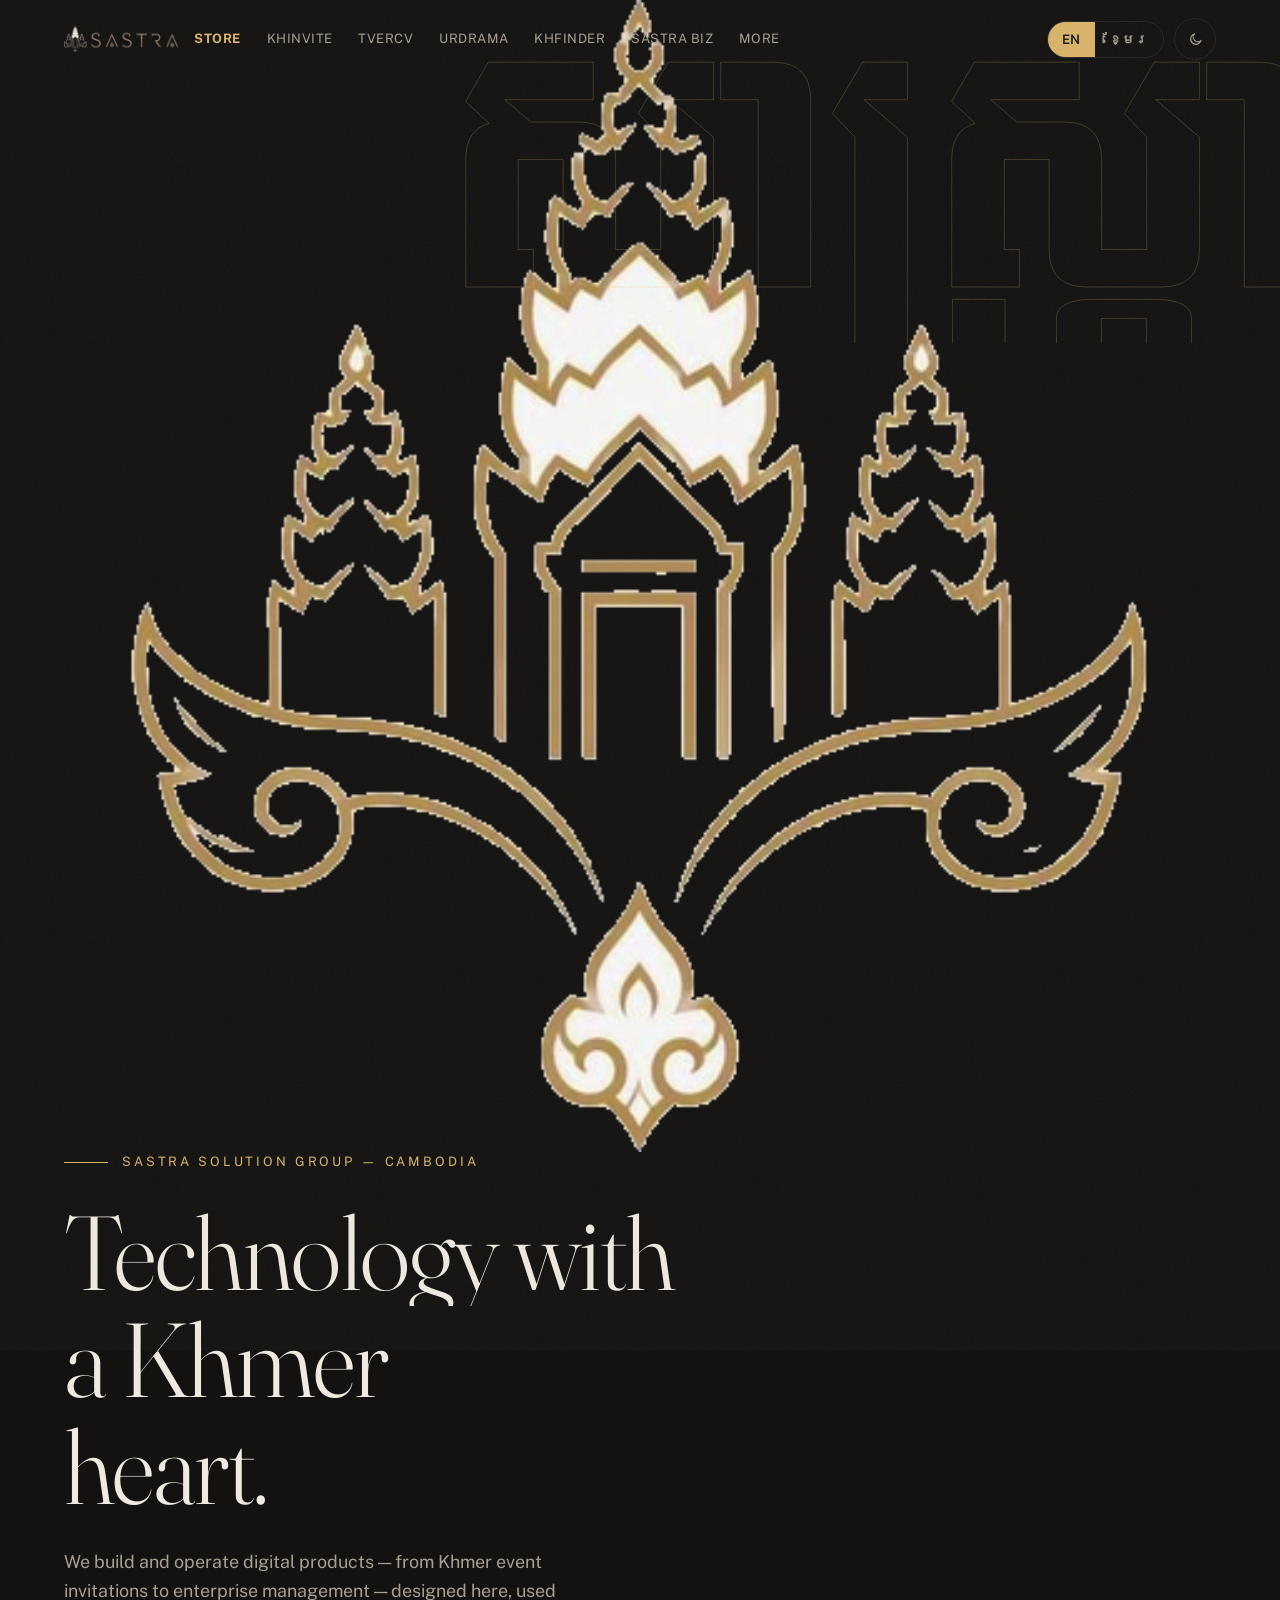
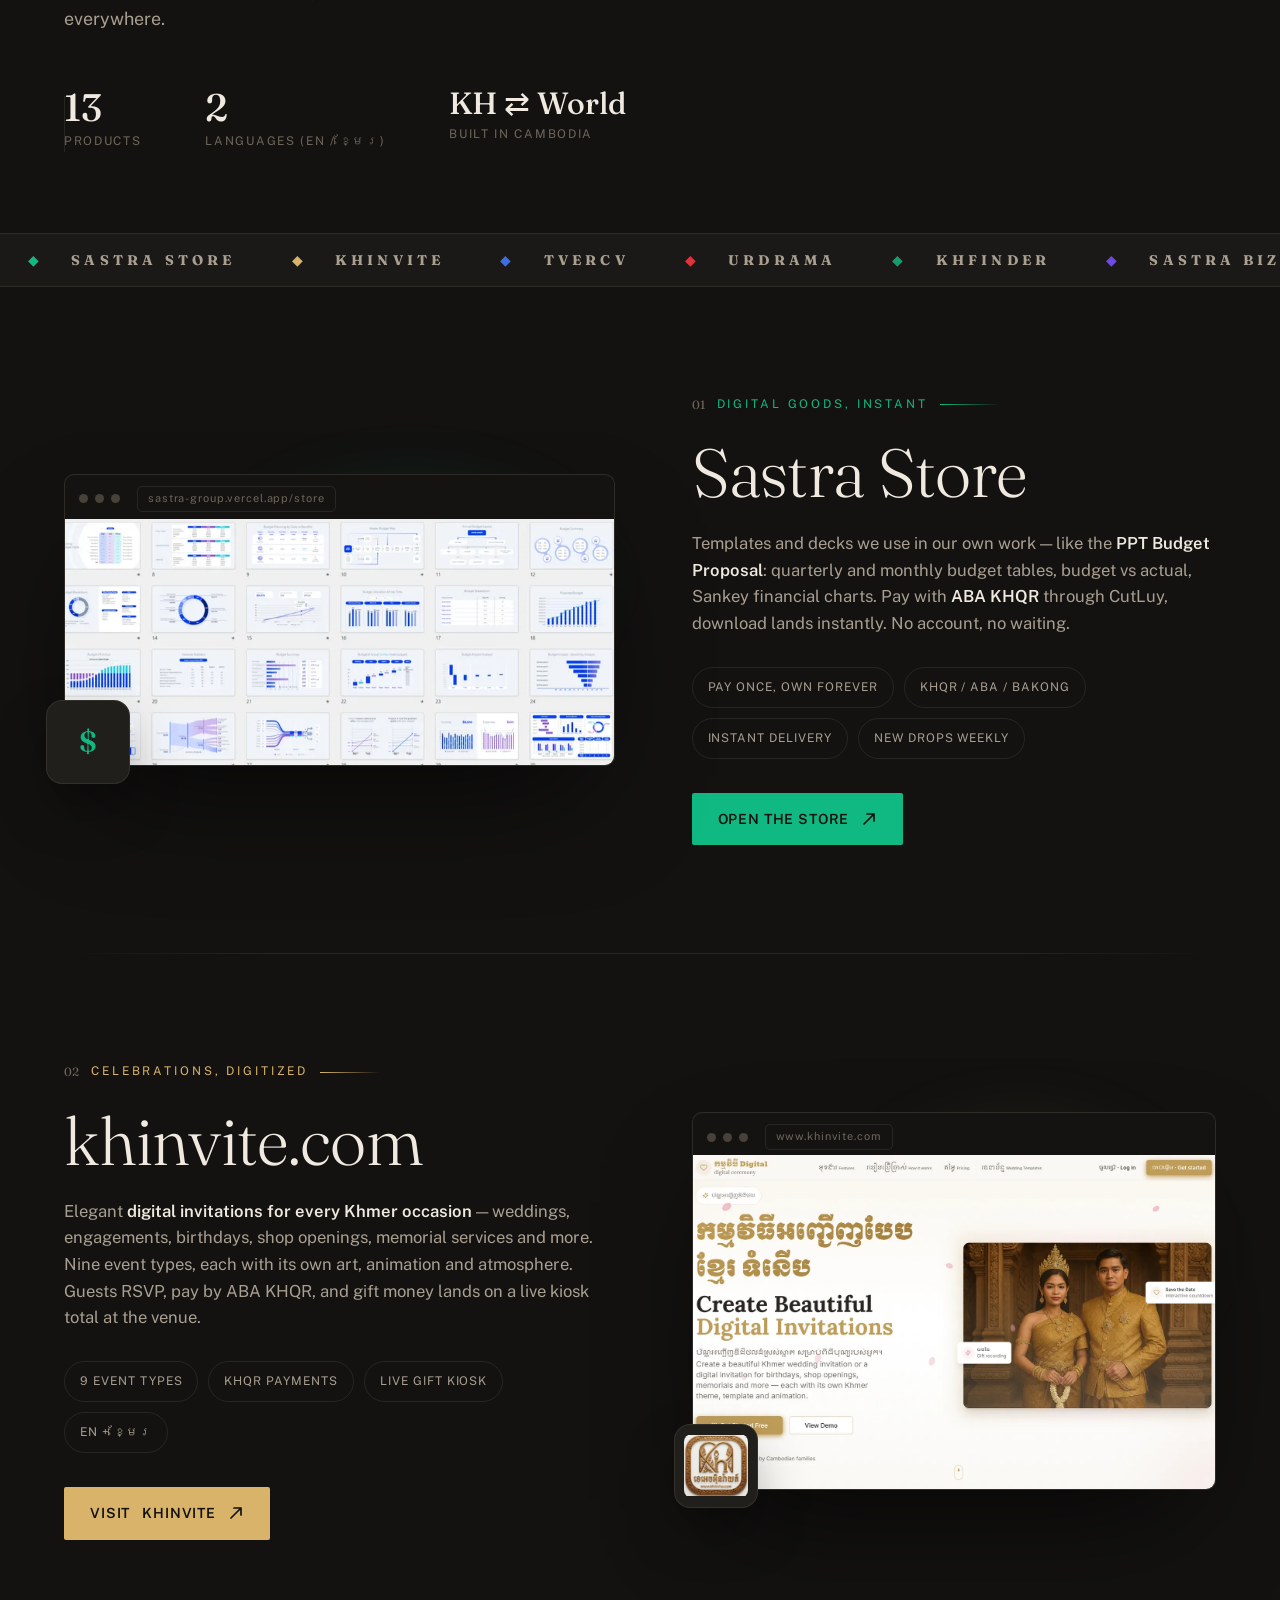
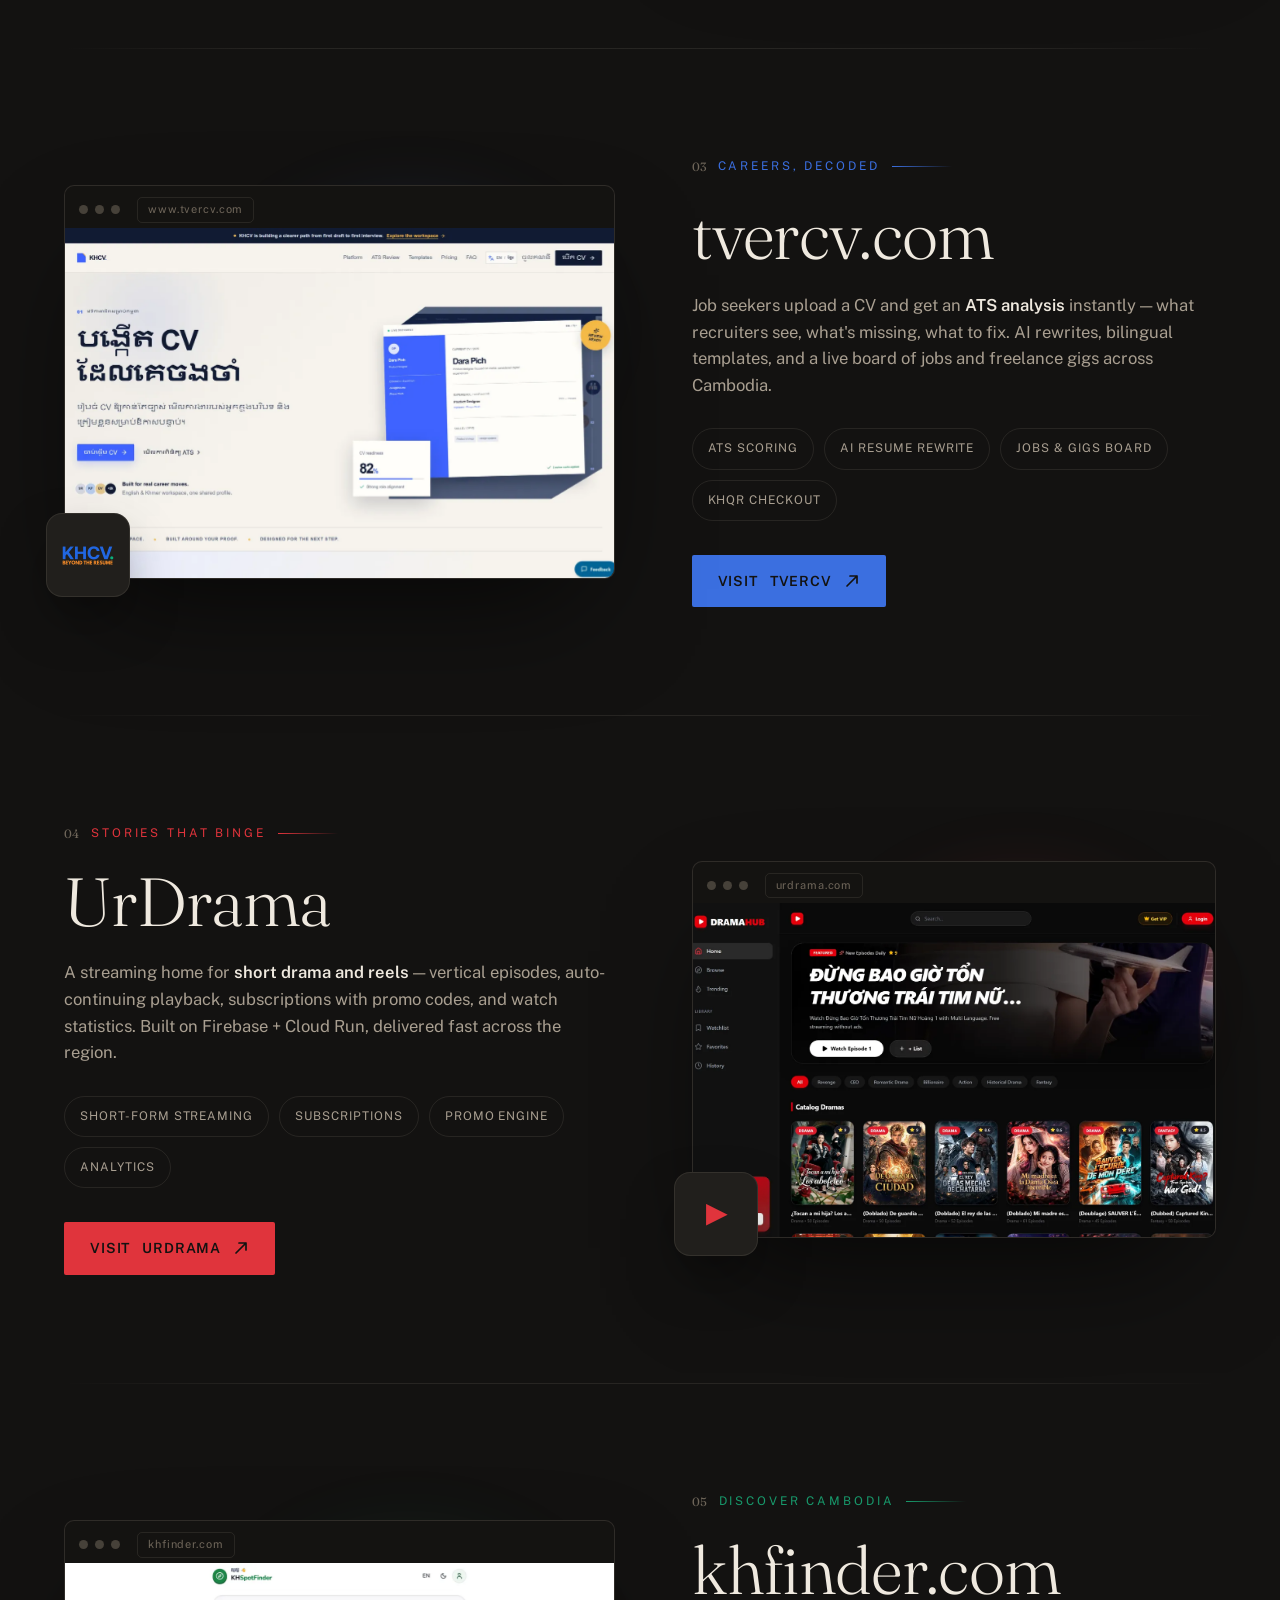
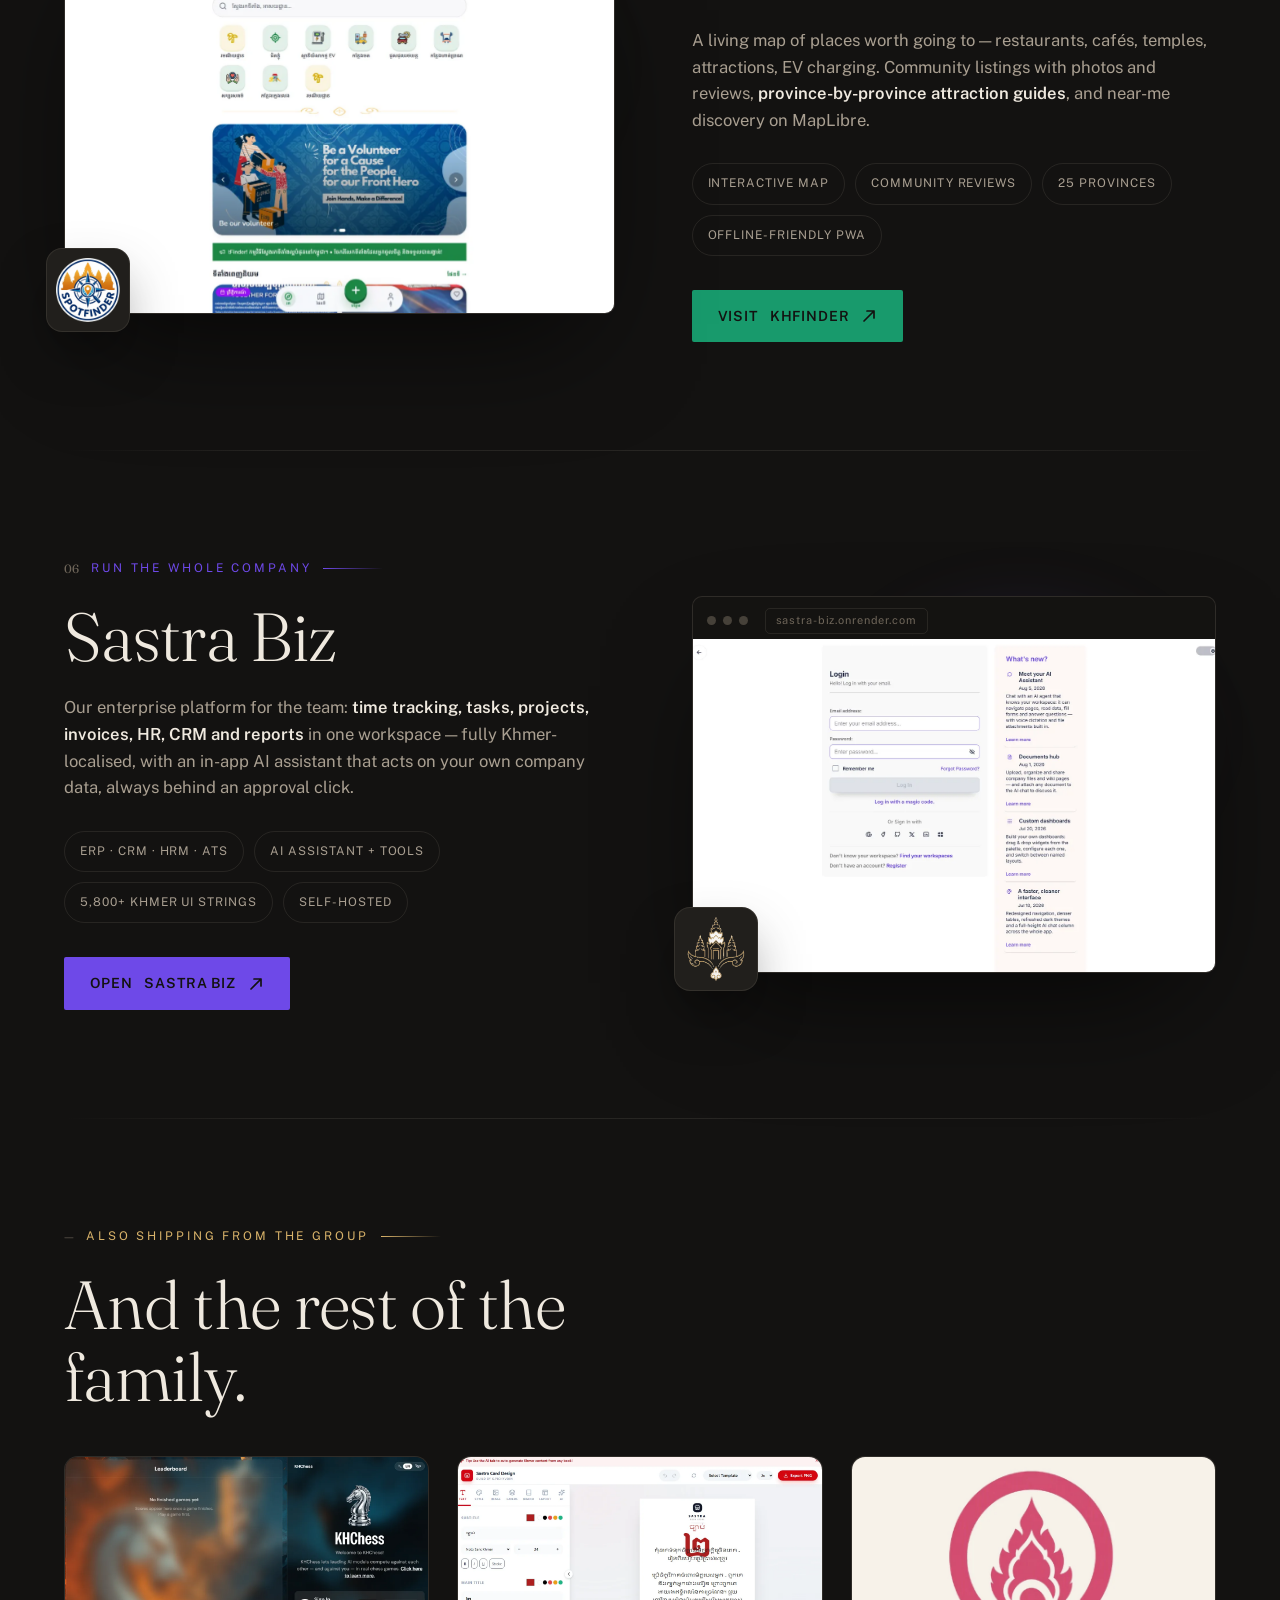
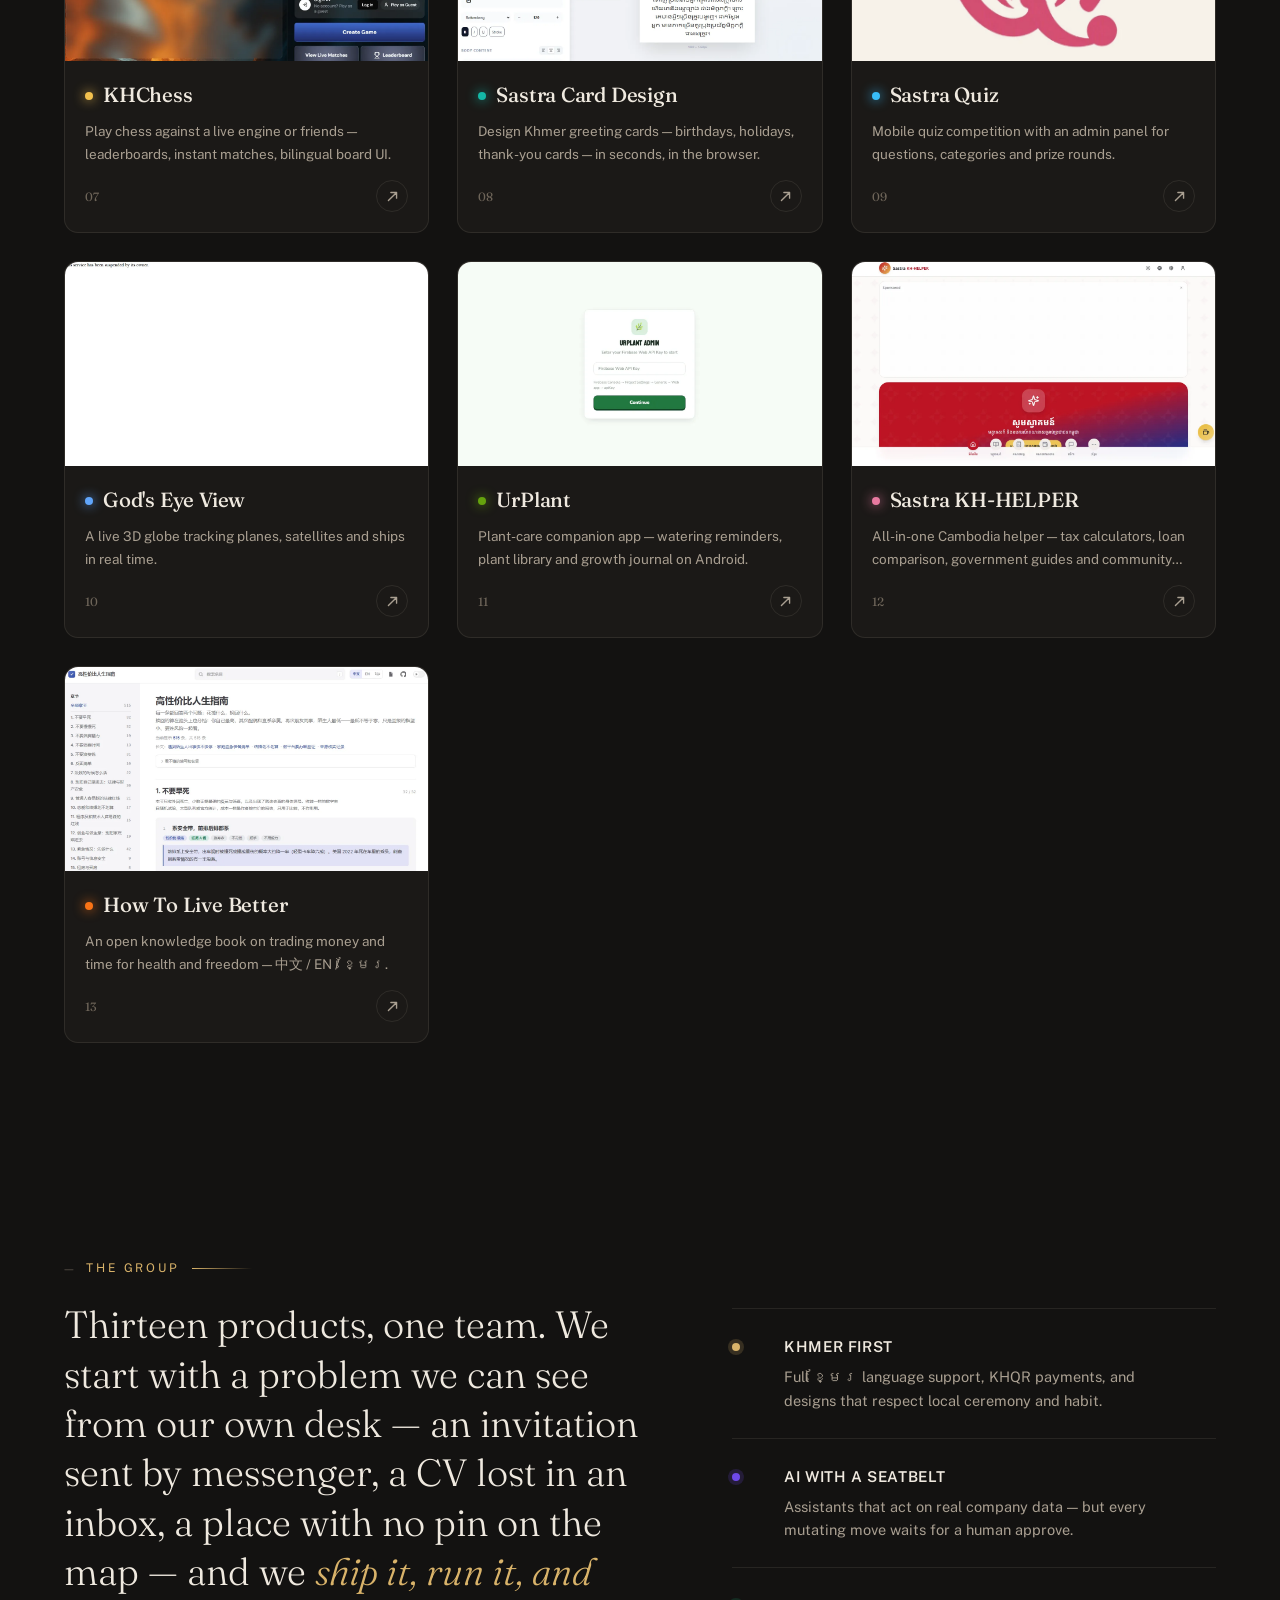
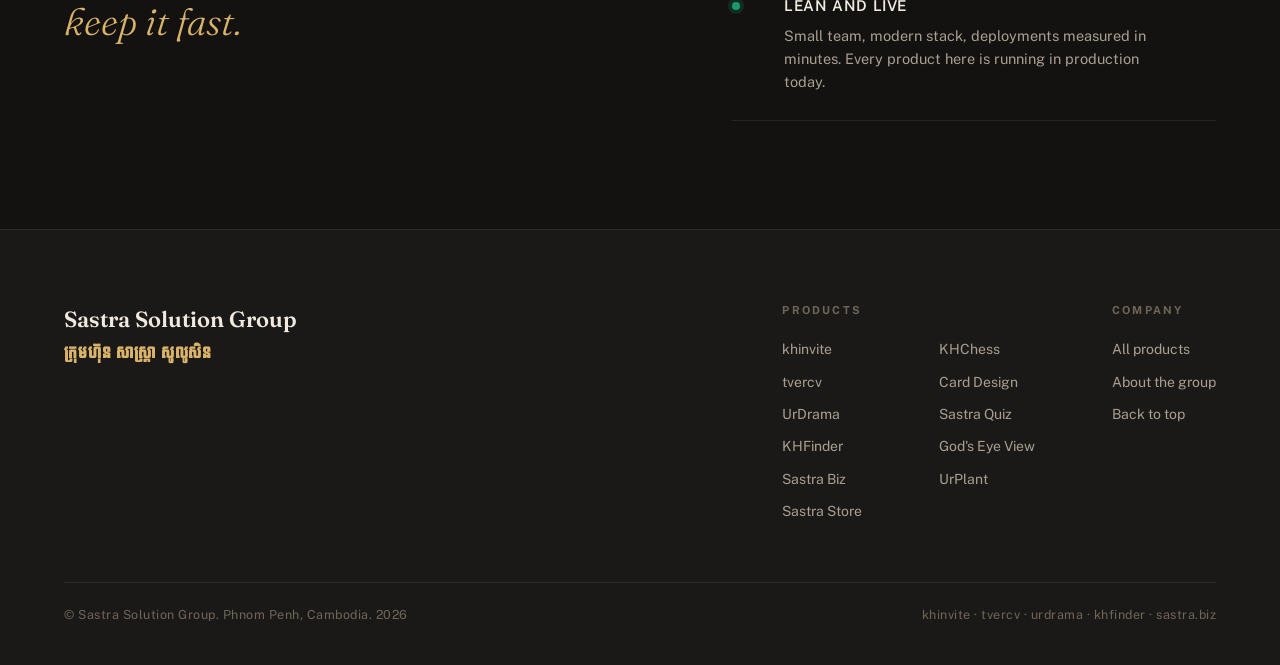
==== commit 773f7f06: "real Sastra brand: temple mark + lockup (transparent cutouts), hero mark, nav logo, favicons/manifes" ====
--- a/index.html
+++ b/index.html
@@ -103,6 +103,7 @@
 .nav.scrolled{background:color-mix(in srgb,var(--canvas) 84%,transparent);backdrop-filter:blur(14px);border-color:var(--line);padding-top:12px;padding-bottom:12px}
 .nav-mark{display:flex;align-items:baseline;gap:10px;font-family:var(--font-display);font-weight:600;font-size:19px;letter-spacing:.01em;white-space:nowrap}
 .nav-mark .kh{font-family:var(--font-khmer);font-size:15px;color:var(--gold);letter-spacing:.06em}
+.nav-mark img{height:26px;width:auto;display:block}
 .nav-links{display:flex;gap:clamp(12px,2vw,26px);font-size:13px;letter-spacing:.04em;text-transform:uppercase;color:var(--muted)}
 .nav-links a{position:relative;transition:color .3s}
 .nav-links a::after{content:"";position:absolute;left:0;bottom:-5px;height:1px;width:0;background:var(--gold);transition:width .35s var(--ease)}
@@ -118,7 +119,10 @@
 }
 .theme-sw:hover{color:var(--gold);border-color:var(--gold);transform:rotate(20deg)}
 @media(max-width:900px){.nav-links{display:none}}
-@media(max-width:430px){.nav{gap:8px;padding-left:14px;padding-right:14px}.nav-mark{font-size:15px}.nav-mark .kh{display:none}.lang-sw button{padding:10px 9px;font-size:11.5px;letter-spacing:0}.theme-sw{width:36px;height:36px}.hero-ghost{transform:scale(.78);opacity:.10}}
+@media(max-width:430px){.nav{gap:8px;padding-left:14px;padding-right:14px}.nav-mark{font-size:15px}.nav-mark .kh{display:none}.lang-sw button{padding:10px 9px;font-size:11.5px;letter-spacing:0}.theme-sw{width:36px;height:36px}.hero-mark{width:clamp(88px,11vw,128px);height:auto;opacity:.92;filter:drop-shadow(0 10px 30px rgba(217,179,106,.18));margin-bottom:18px;animation:rise .9s var(--ease) both .15s}
+@keyframes rise{from{opacity:0;transform:translateY(18px)}to{opacity:.92;transform:none}}
+[data-theme=light] .hero-mark{filter:none;opacity:1}
+.hero-ghost{transform:scale(.78);opacity:.10}}
 
 /* ------- hero ------- */
 .hero{
@@ -321,7 +325,7 @@
 <body>
 
 <nav class="nav" id="nav">
-  <a class="nav-mark" href="#top">Sastra Solution <span class="kh">សាស្ត្រា</span></a>
+  <a class="nav-mark" href="#top" aria-label="Sastra"><img src="assets/sastra-lockup.png" alt="Sastra logo"></a>
   <div class="nav-links">
     <a href="#store" data-i18n="nav_store" style="color:var(--gold);font-weight:700">Store</a>
     <a href="#khinvite">khinvite</a>
@@ -345,6 +349,7 @@
 
 <header class="hero" id="top">
   <div class="hero-ghost" aria-hidden="true">សាស្ត្រា</div>
+  <img class="hero-mark" src="assets/sastra-mark.png" alt="Sastra temple mark">
   <div class="hero-kicker"><span data-i18n="kick">Sastra Solution Group — Cambodia</span></div>
   <h1>
     <span class="line"><i data-i18n="h1a">Technology with</i></span>
@@ -513,7 +518,7 @@
         <div class="shot-bar"><i></i><i></i><i></i><span class="addr">sastra-biz.onrender.com</span></div>
         <img src="assets/biztool.webp" alt="Sastra Biz platform" loading="lazy">
       </div>
-      <div class="logo-badge"><img src="assets/sastra-lockup.png" alt="Sastra logo"></div>
+      <div class="logo-badge"><img src="assets/sastra-mark.png" alt="Sastra temple mark"></div>
     </div>
   </div>
 </section>
@@ -544,7 +549,7 @@
       </div>
     </a>
     <a class="more-card" style="--more-c:#38bdf8" href="https://elitequiz.onrender.com" target="_blank" rel="noopener">
-      <div class="more-thumb"><img src="assets/th-quiz.webp" alt="Sastra Quiz" loading="lazy"></div>
+      <div class="more-thumb"><img src="assets/th-quizq.webp" alt="Sastra Quiz" loading="lazy"></div>
       <div class="more-body">
         <span class="name">Sastra Quiz</span>
         <span class="desc" data-i18n="r_quiz">Mobile quiz competition with an admin panel for questions, categories and prize rounds.</span>
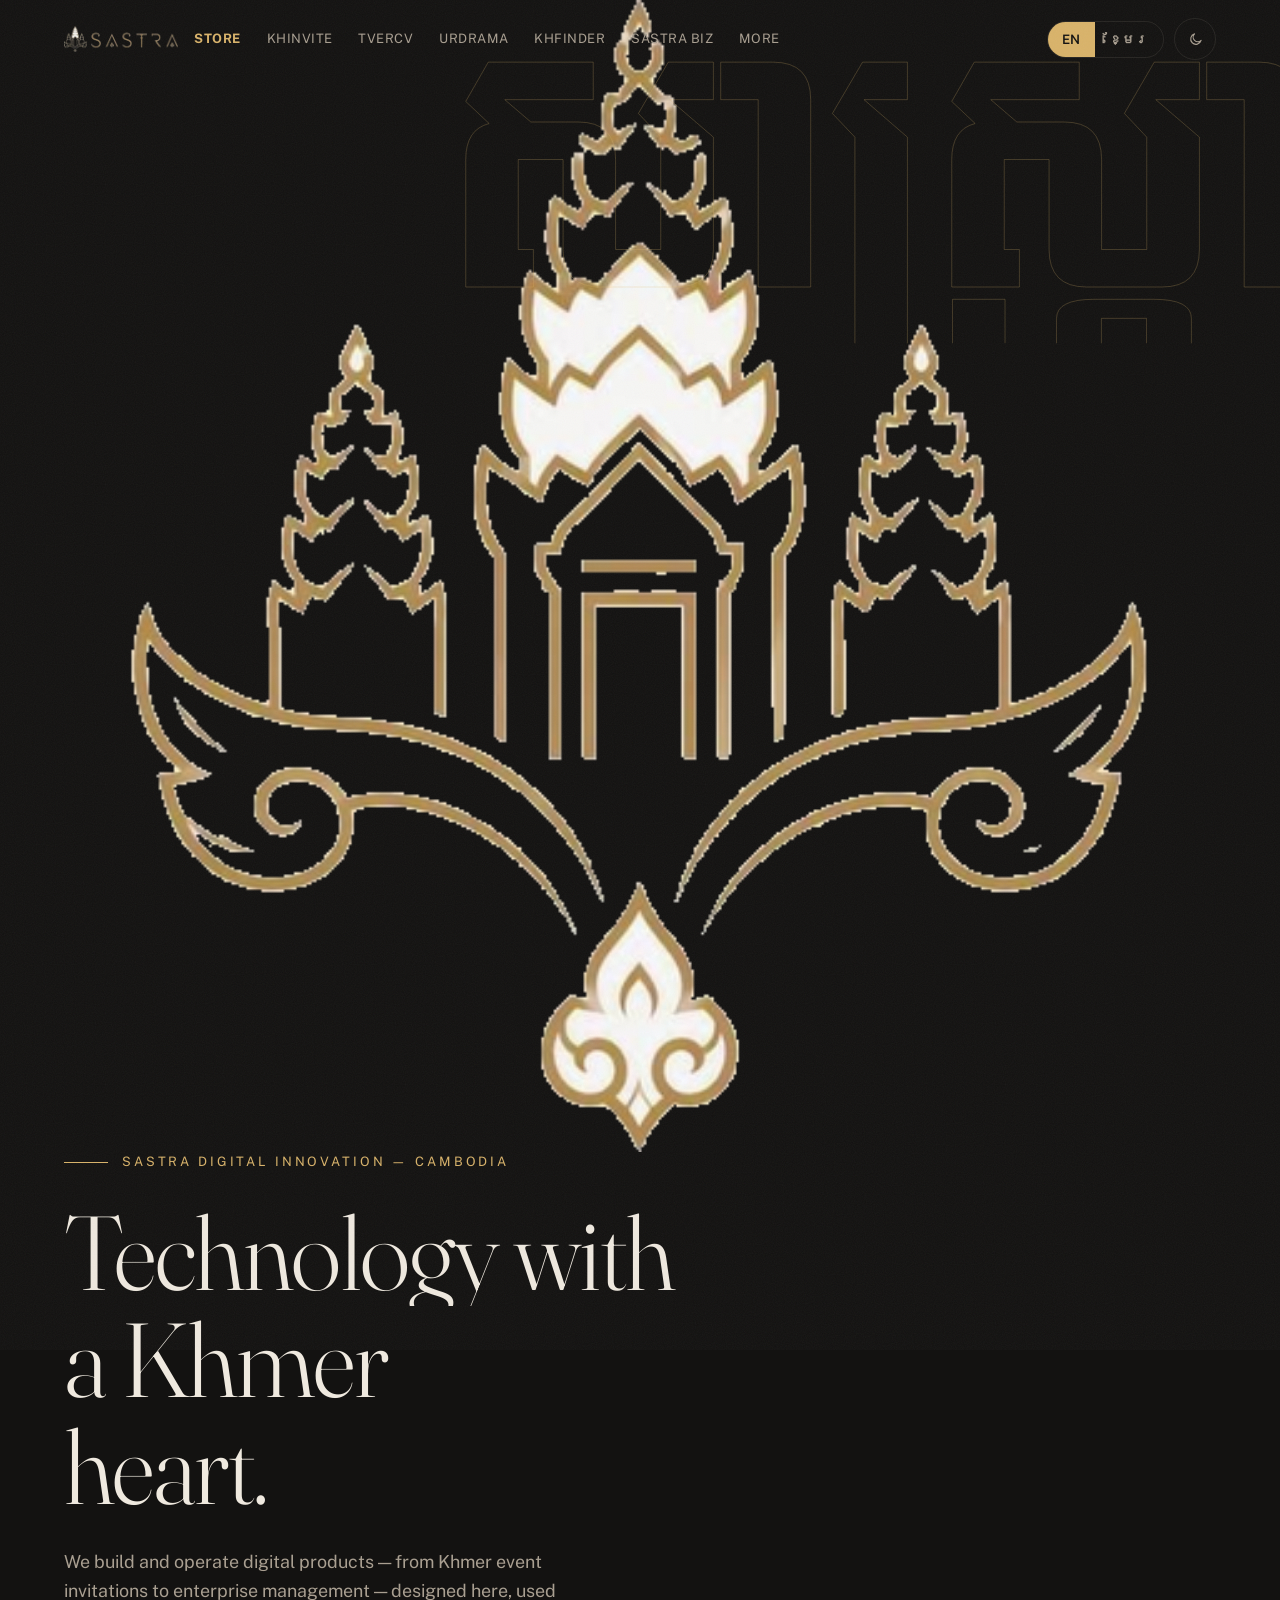
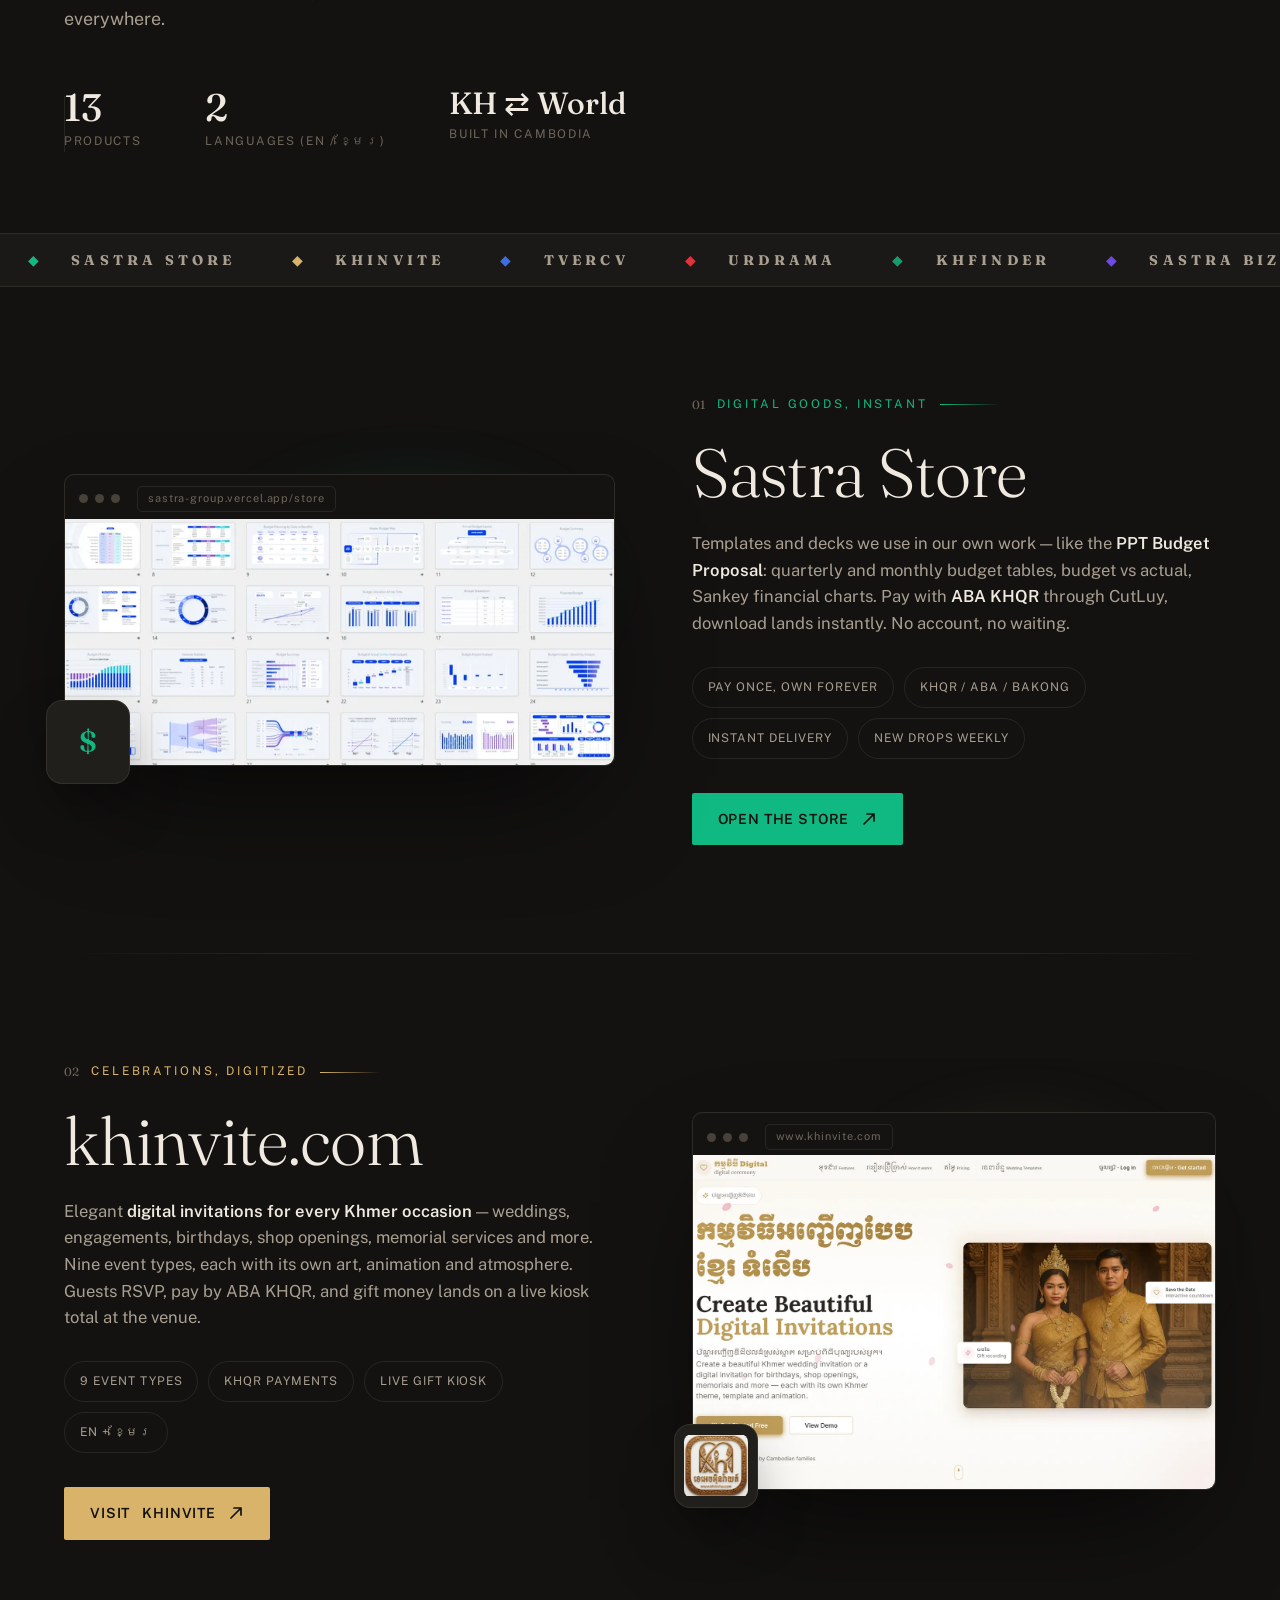
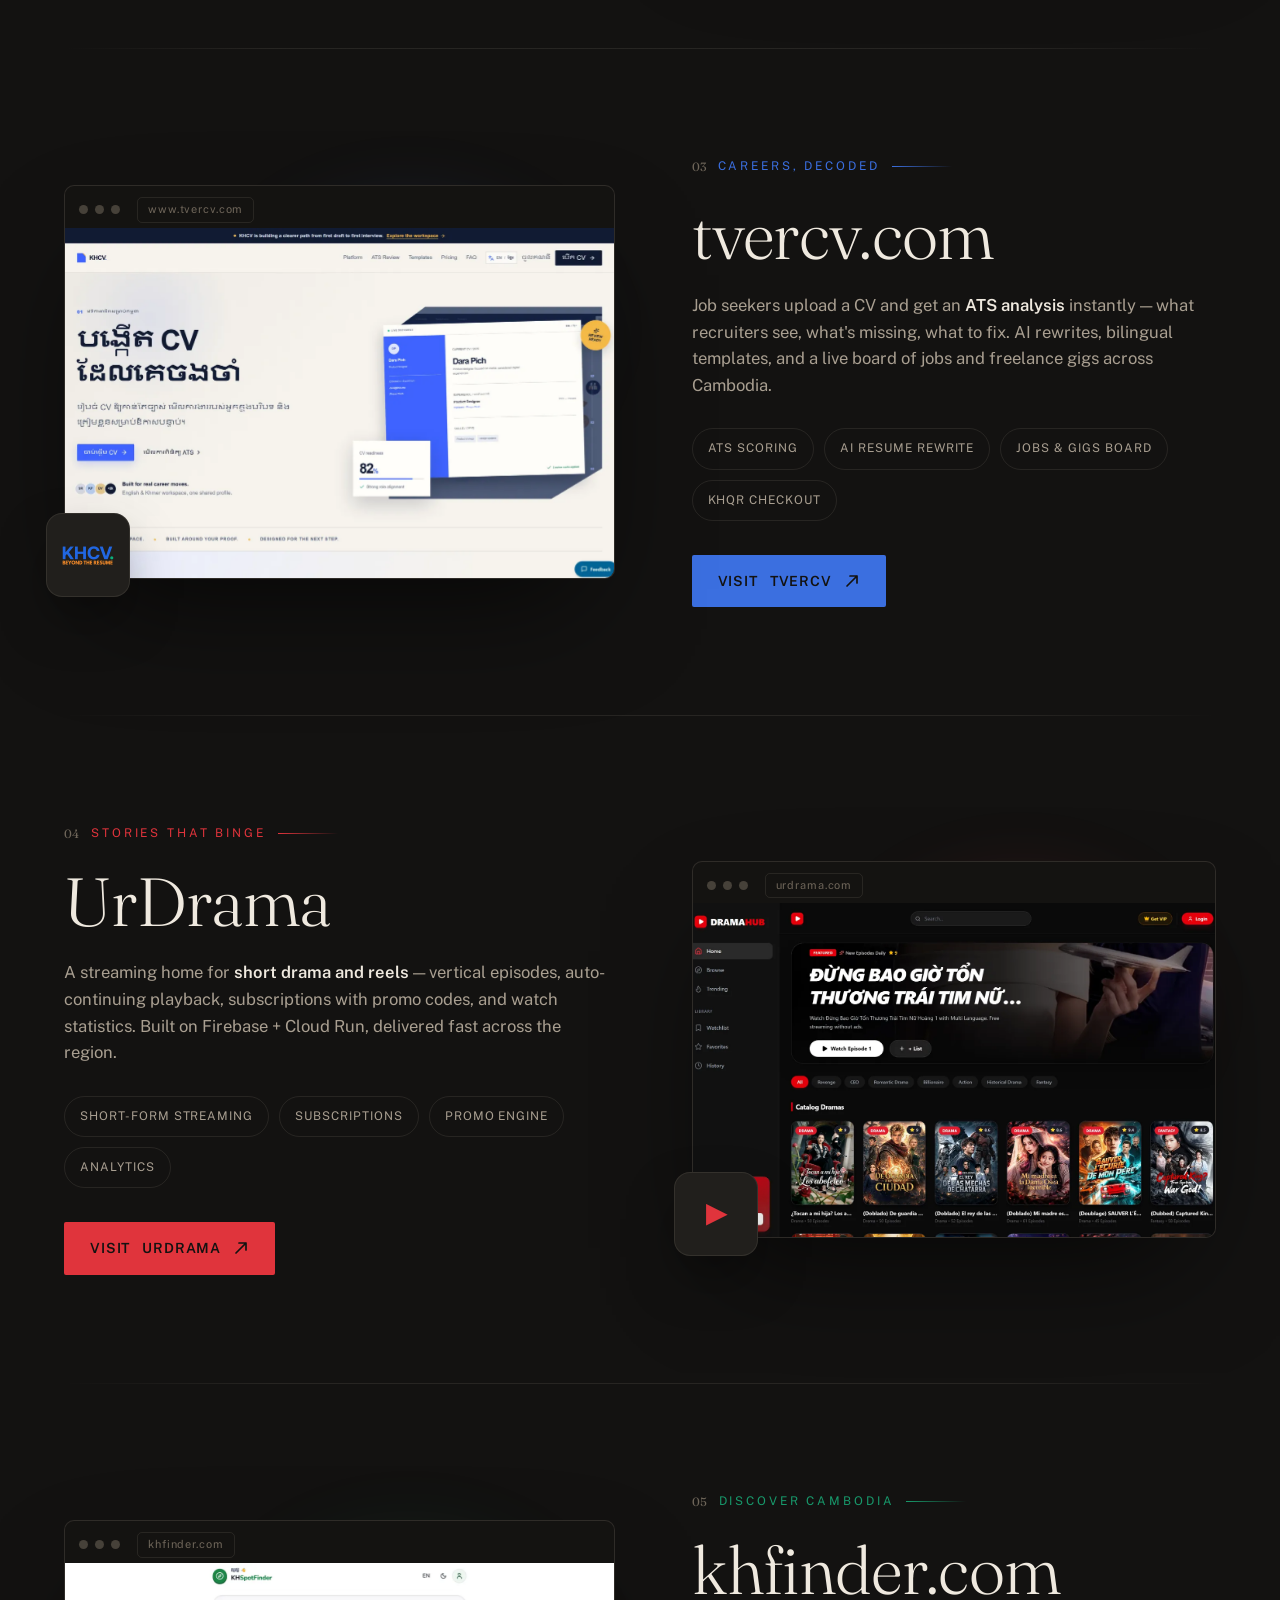
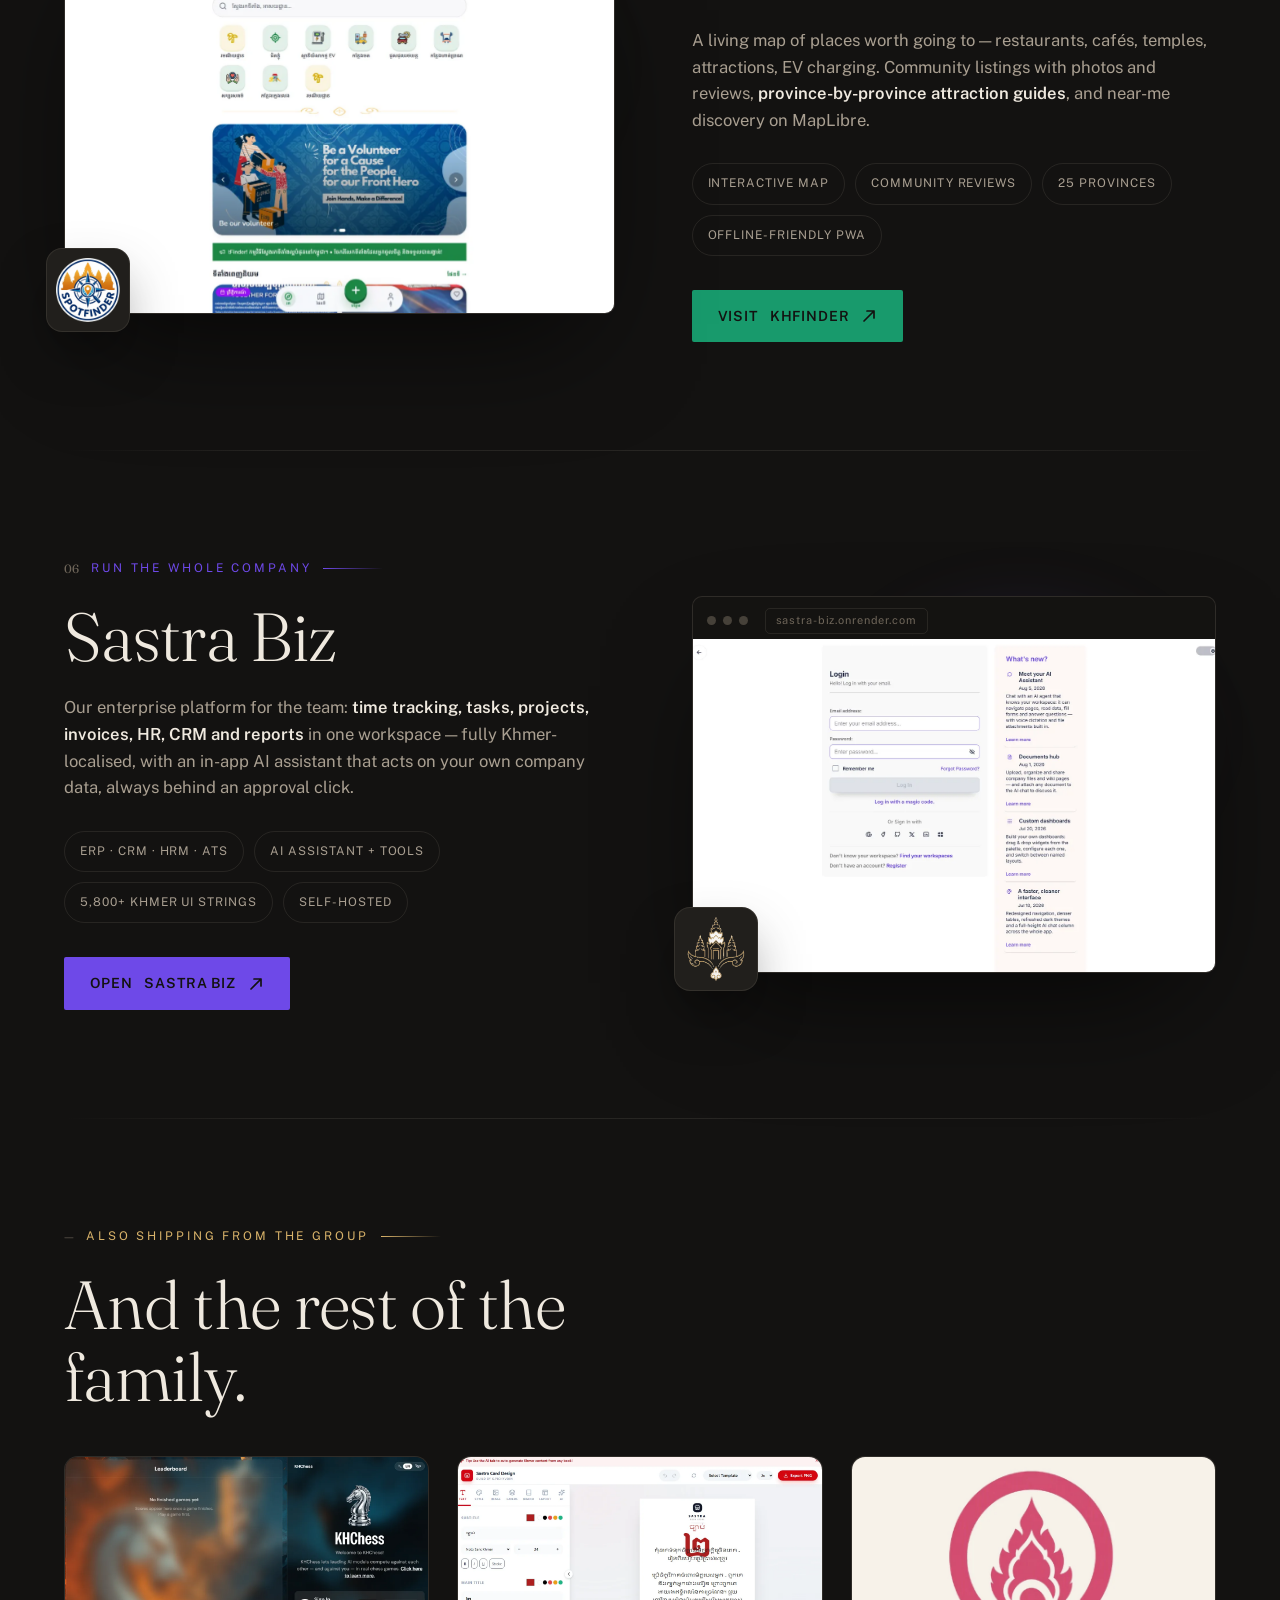
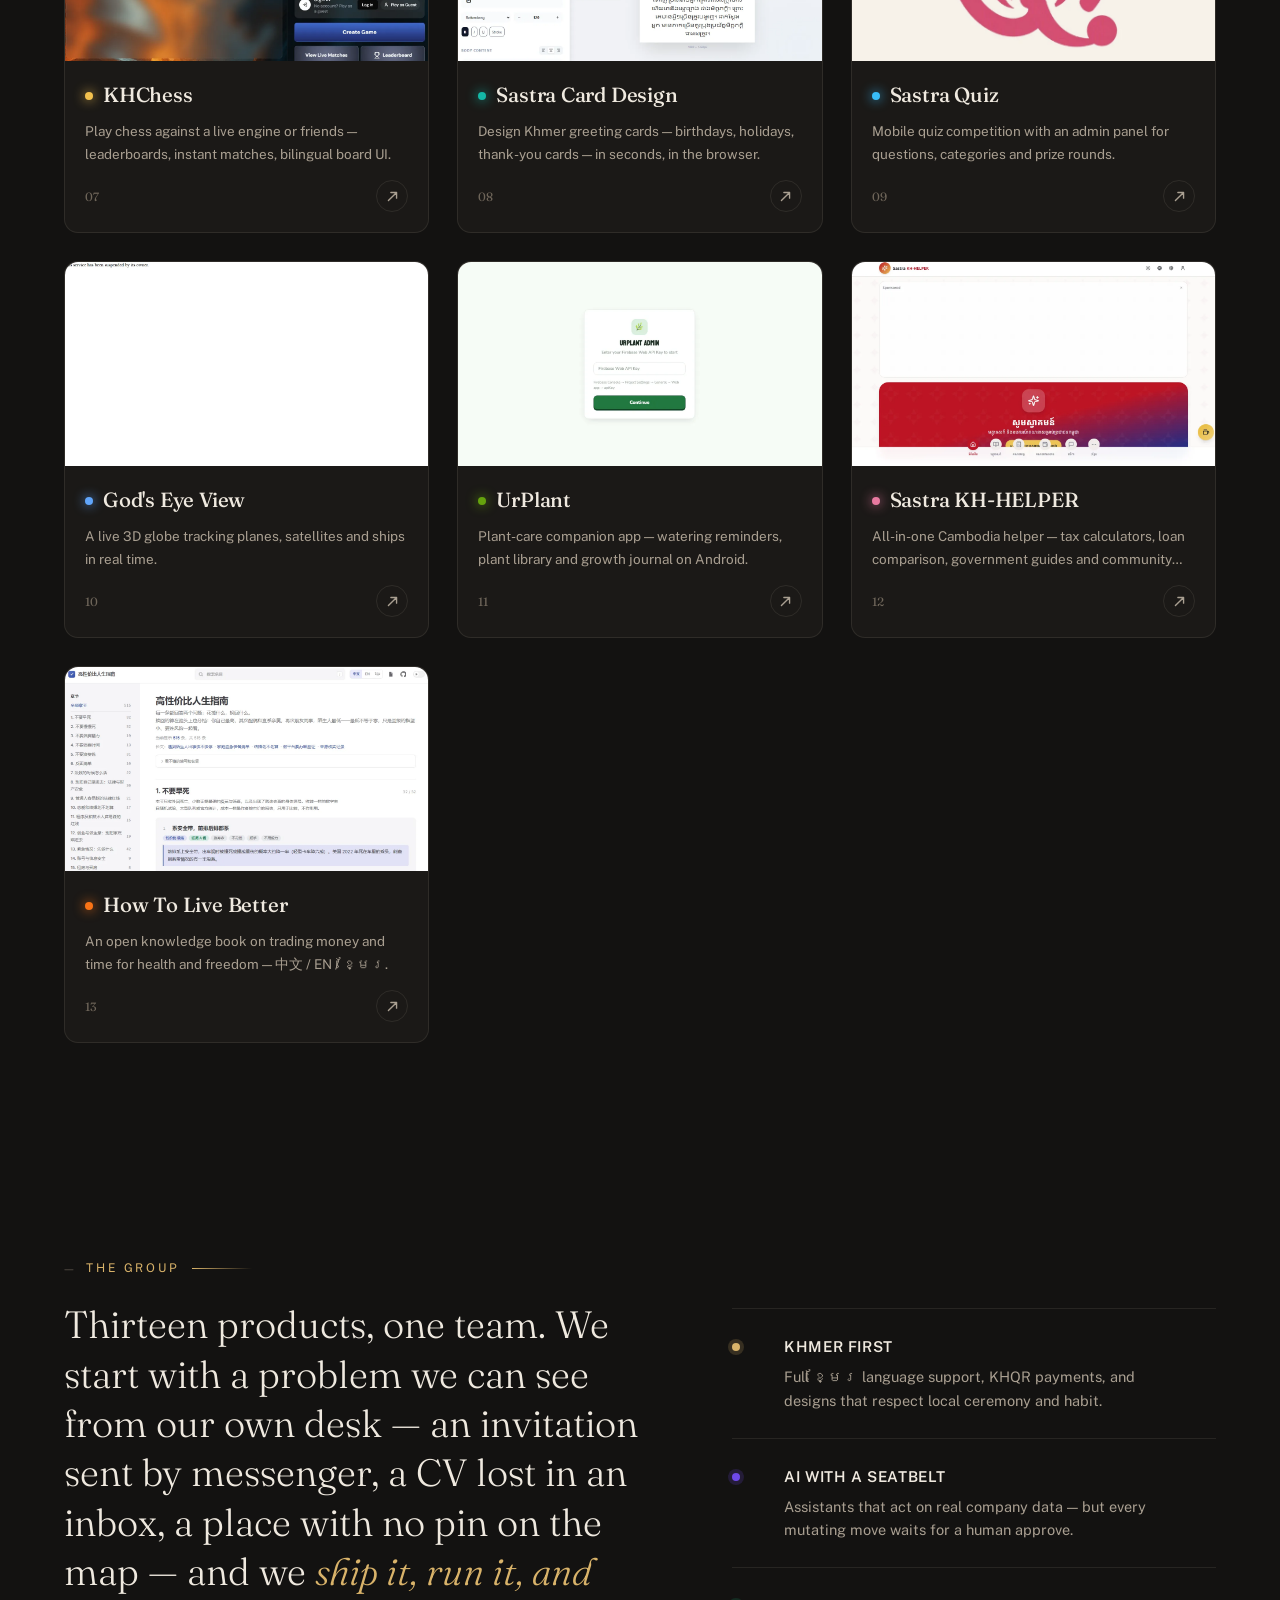
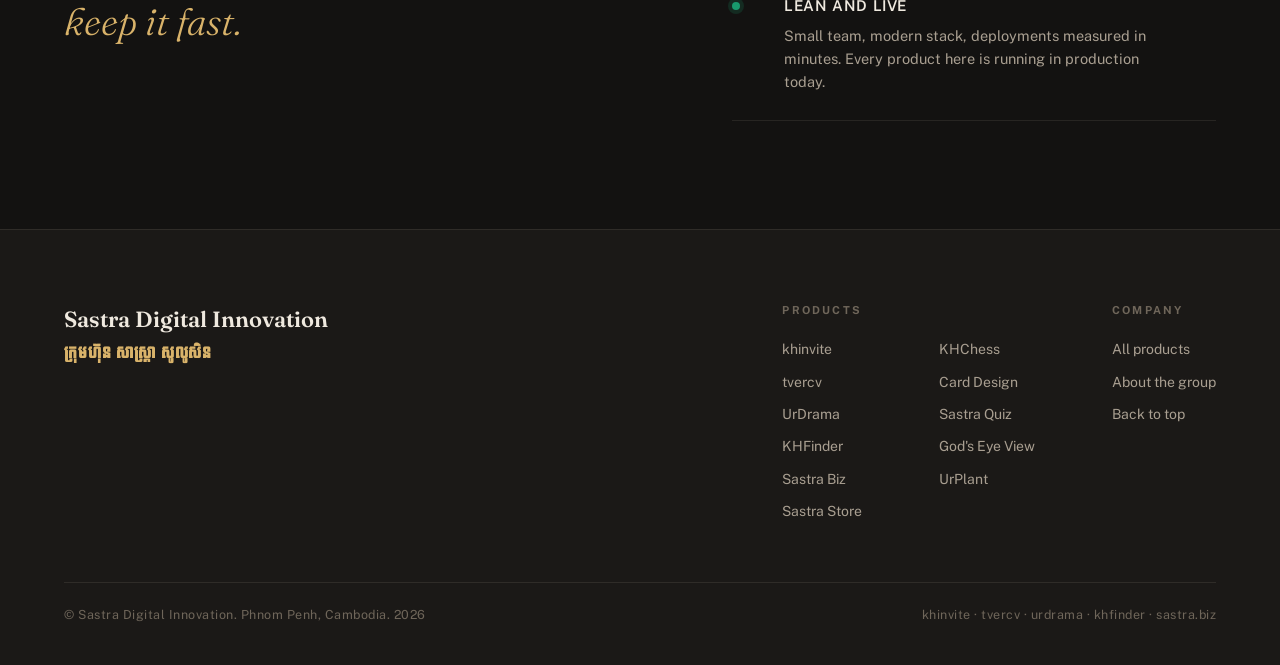
==== commit ba419351: "brand rename sweep: Sastra Solution Group -> Sastra Digital Innovation (EN everywhere; 3 Khmer spots" ====
--- a/index.html
+++ b/index.html
@@ -3,13 +3,13 @@
 <head>
 <meta charset="UTF-8">
 <meta name="viewport" content="width=device-width, initial-scale=1.0">
-<title>Sastra Solution Group — Technology with a Khmer heart</title>
-<meta name="description" content="Sastra Solution Group builds 12 digital products for Cambodia: khinvite digital invitations, tvercv CV/ATS, UrDrama streaming, KHFinder map, Sastra Biz platform, Sastra Store and more. EN + Khmer, KHQR payments.">
+<title>Sastra Digital Innovation — Technology with a Khmer heart</title>
+<meta name="description" content="Sastra Digital Innovation builds 12 digital products for Cambodia: khinvite digital invitations, tvercv CV/ATS, UrDrama streaming, KHFinder map, Sastra Biz platform, Sastra Store and more. EN + Khmer, KHQR payments.">
 <meta name="robots" content="index, follow">
 <link rel="canonical" href="https://sastra-group.vercel.app/">
 <meta property="og:type" content="website">
-<meta property="og:site_name" content="Sastra Solution Group">
-<meta property="og:title" content="Sastra Solution Group — Technology with a Khmer heart">
+<meta property="og:site_name" content="Sastra Digital Innovation">
+<meta property="og:title" content="Sastra Digital Innovation — Technology with a Khmer heart">
 <meta property="og:description" content="12 digital products for Cambodia: invitations, careers, streaming, maps, enterprise and a digital store. Built in Phnom Penh.">
 <meta property="og:url" content="https://sastra-group.vercel.app/">
 <meta property="og:locale" content="en_US">
@@ -25,7 +25,7 @@
 <link rel="apple-touch-icon" href="assets/apple-touch-icon.png">
 <link rel="manifest" href="manifest.webmanifest">
 <script type="application/ld+json">
-{"@context":"https://schema.org","@type":"Organization","name":"Sastra Solution Group","alternateName":"ក្រុមហ៊ុន សាស្ត្រា សូលូសិន","url":"https://sastra-group.vercel.app","logo":"https://sastra-group.vercel.app/assets/sastra-lockup.png","inLanguage":["en","km"],
+{"@context":"https://schema.org","@type":"Organization","name":"Sastra Digital Innovation","alternateName":"ក្រុមហ៊ុន សាស្ត្រា សូលូសិន","url":"https://sastra-group.vercel.app","logo":"https://sastra-group.vercel.app/assets/sastra-lockup.png","inLanguage":["en","km"],
 "address":{"@type":"PostalAddress","addressLocality":"Phnom Penh","addressCountry":"KH"},
 "sameAs":["https://github.com/keovoin"],
 "hasOfferCatalog":{"@type":"OfferCatalog","name":"Products","itemListElement":[
@@ -350,7 +350,7 @@
 <header class="hero" id="top">
   <div class="hero-ghost" aria-hidden="true">សាស្ត្រា</div>
   <img class="hero-mark" src="assets/sastra-mark.png" alt="Sastra temple mark">
-  <div class="hero-kicker"><span data-i18n="kick">Sastra Solution Group — Cambodia</span></div>
+  <div class="hero-kicker"><span data-i18n="kick">Sastra Digital Innovation — Cambodia</span></div>
   <h1>
     <span class="line"><i data-i18n="h1a">Technology with</i></span>
     <span class="line"><i data-i18n="h1b">a Khmer</i></span>
@@ -622,7 +622,7 @@
 
 <footer>
   <div class="f-grid">
-    <div class="f-brand">Sastra Solution Group<span class="kh">ក្រុមហ៊ុន សាស្ត្រា សូលូសិន</span></div>
+    <div class="f-brand">Sastra Digital Innovation<span class="kh">ក្រុមហ៊ុន សាស្ត្រា សូលូសិន</span></div>
     <div class="f-cols">
       <div class="f-col">
         <h5 data-i18n="f_prod">Products</h5>
@@ -650,7 +650,7 @@
     </div>
   </div>
   <div class="f-bottom">
-    <span><span data-i18n="f_copy">© Sastra Solution Group. Phnom Penh, Cambodia.</span> <span id="yr"></span></span>
+    <span><span data-i18n="f_copy">© Sastra Digital Innovation. Phnom Penh, Cambodia.</span> <span id="yr"></span></span>
     <span>khinvite · tvercv · urdrama · khfinder · sastra.biz</span>
   </div>
 </footer>
@@ -660,7 +660,7 @@
 const STR={
  en:{},
  km:{
-  "kick":"Sastra Solution Group — កម្ពុជា",
+  "kick":"Sastra Digital Innovation — កម្ពុជា",
   "h1a":"បច្ចេកវិទ្យាដែលមាន",
   "h1b":"បេះដូង",
   "h1c":"ខ្មែរ។",
@@ -722,7 +722,7 @@
   "f_all":"ផលិតផលទាំងអស់",
   "f_about":"អំពីក្រុមហ៊ុន",
   "f_top":"ត្រឡប់ទៅកំពូល",
-  "f_copy":"© Sastra Solution Group. ភ្នំពេញ កម្ពុជា។",
+  "f_copy":"© Sastra Digital Innovation. ភ្នំពេញ កម្ពុជា។",
   "s_nav":"ហាង",
   "s_kick":"ទំនិញឌីជីថល — ទាញយកភ្លាមៗ",
   "s_h":"ហាង Sastra",
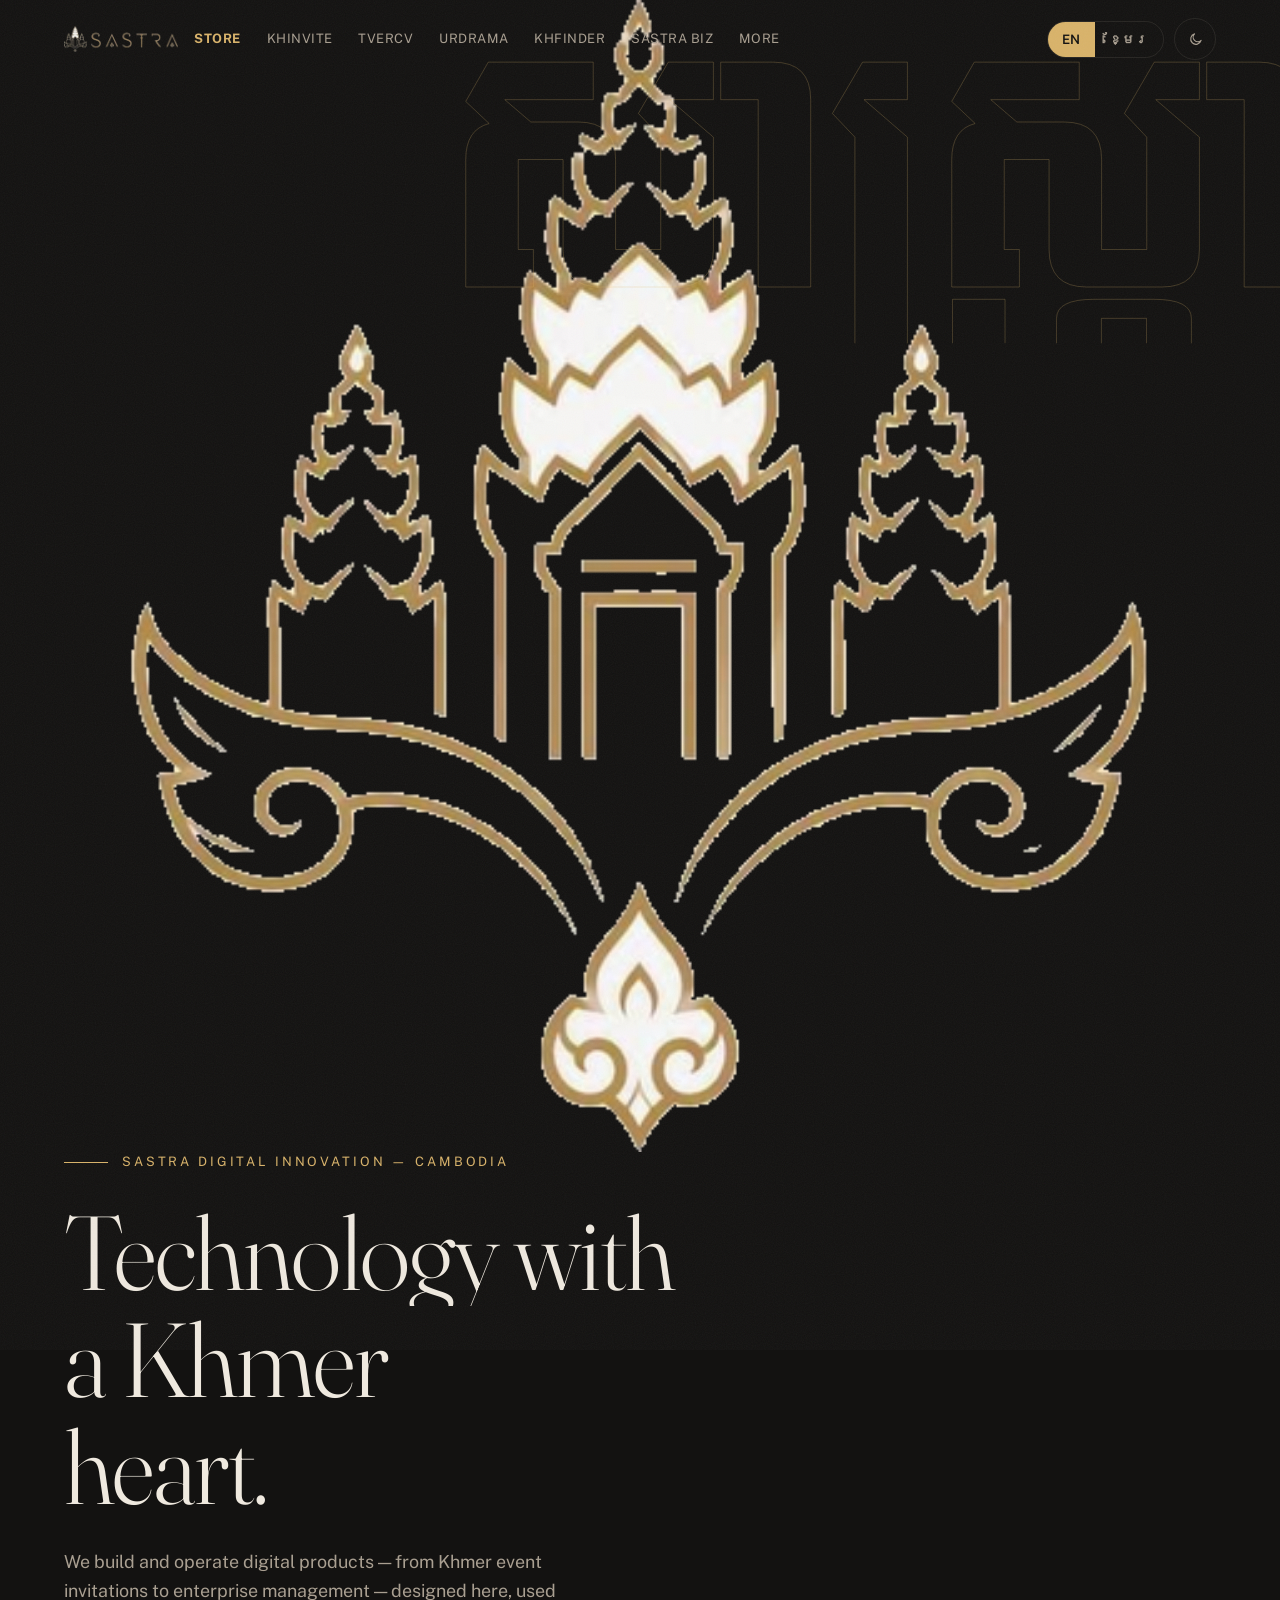
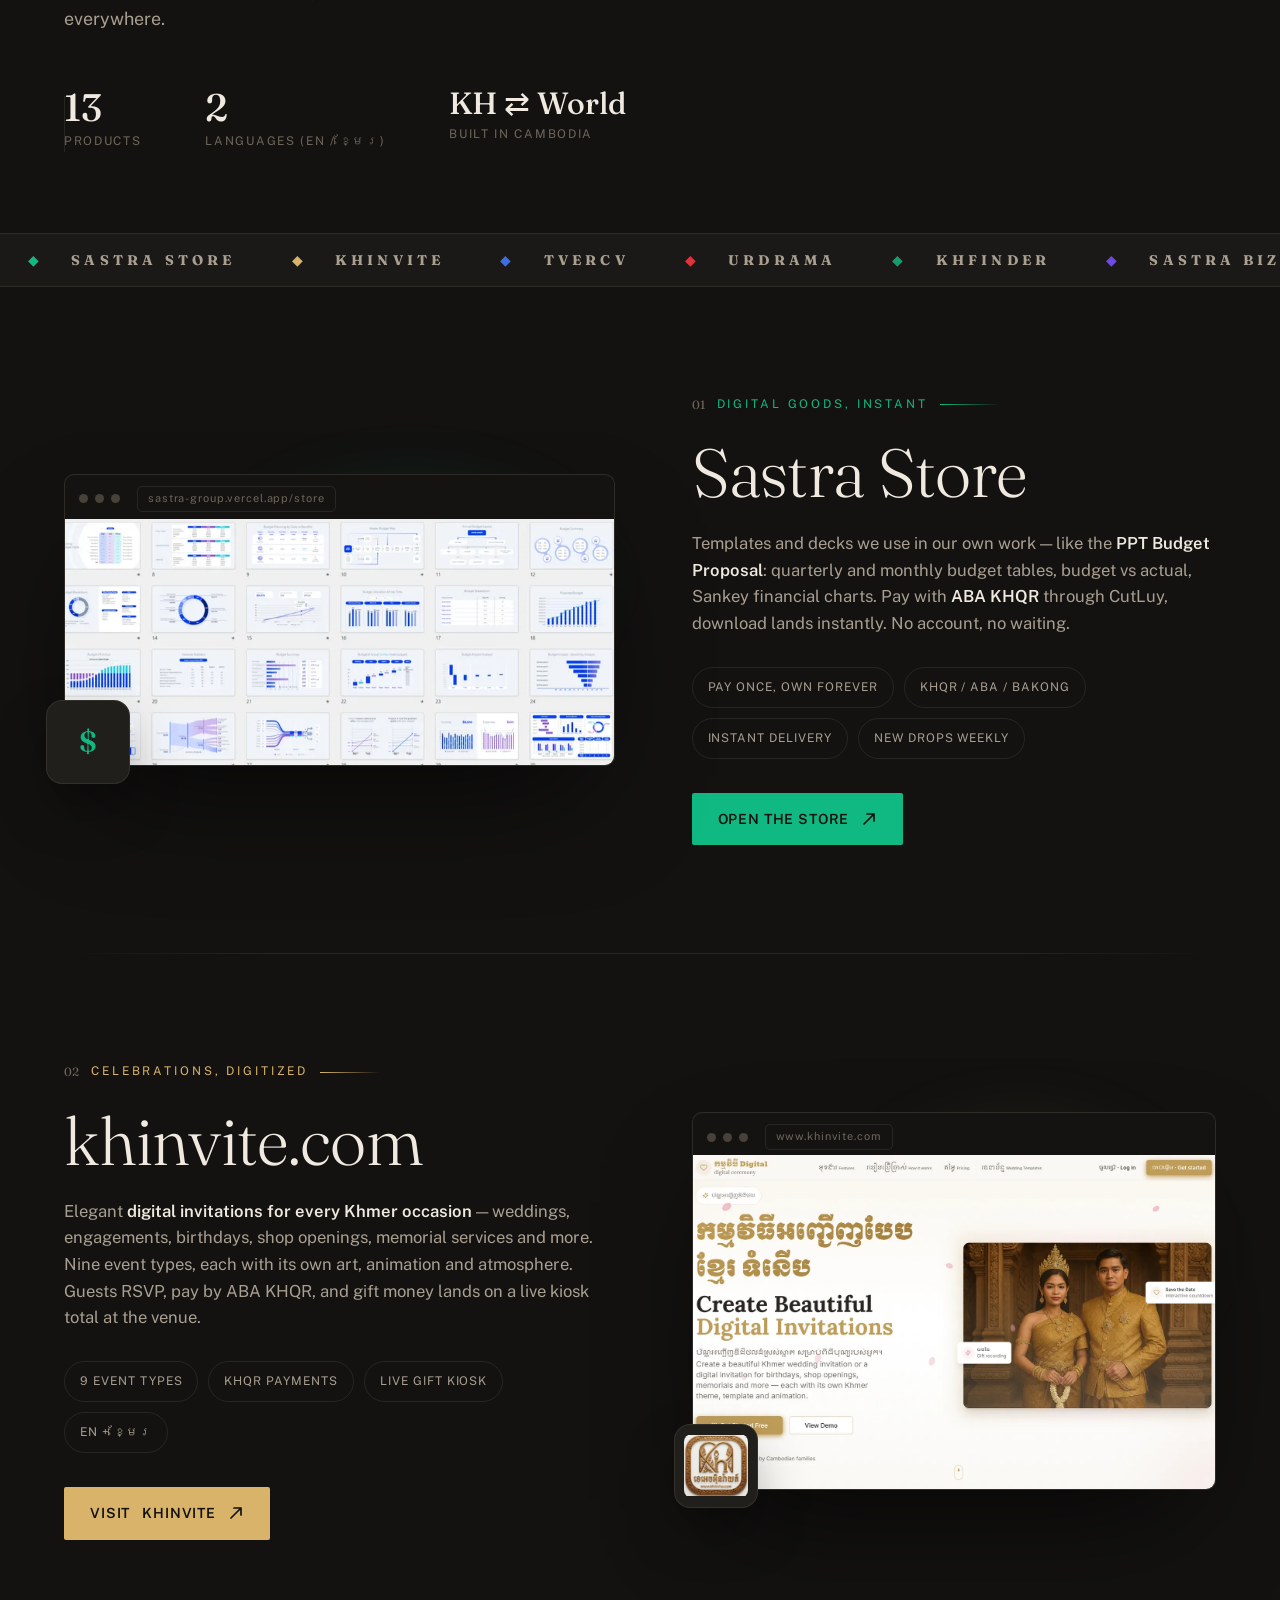
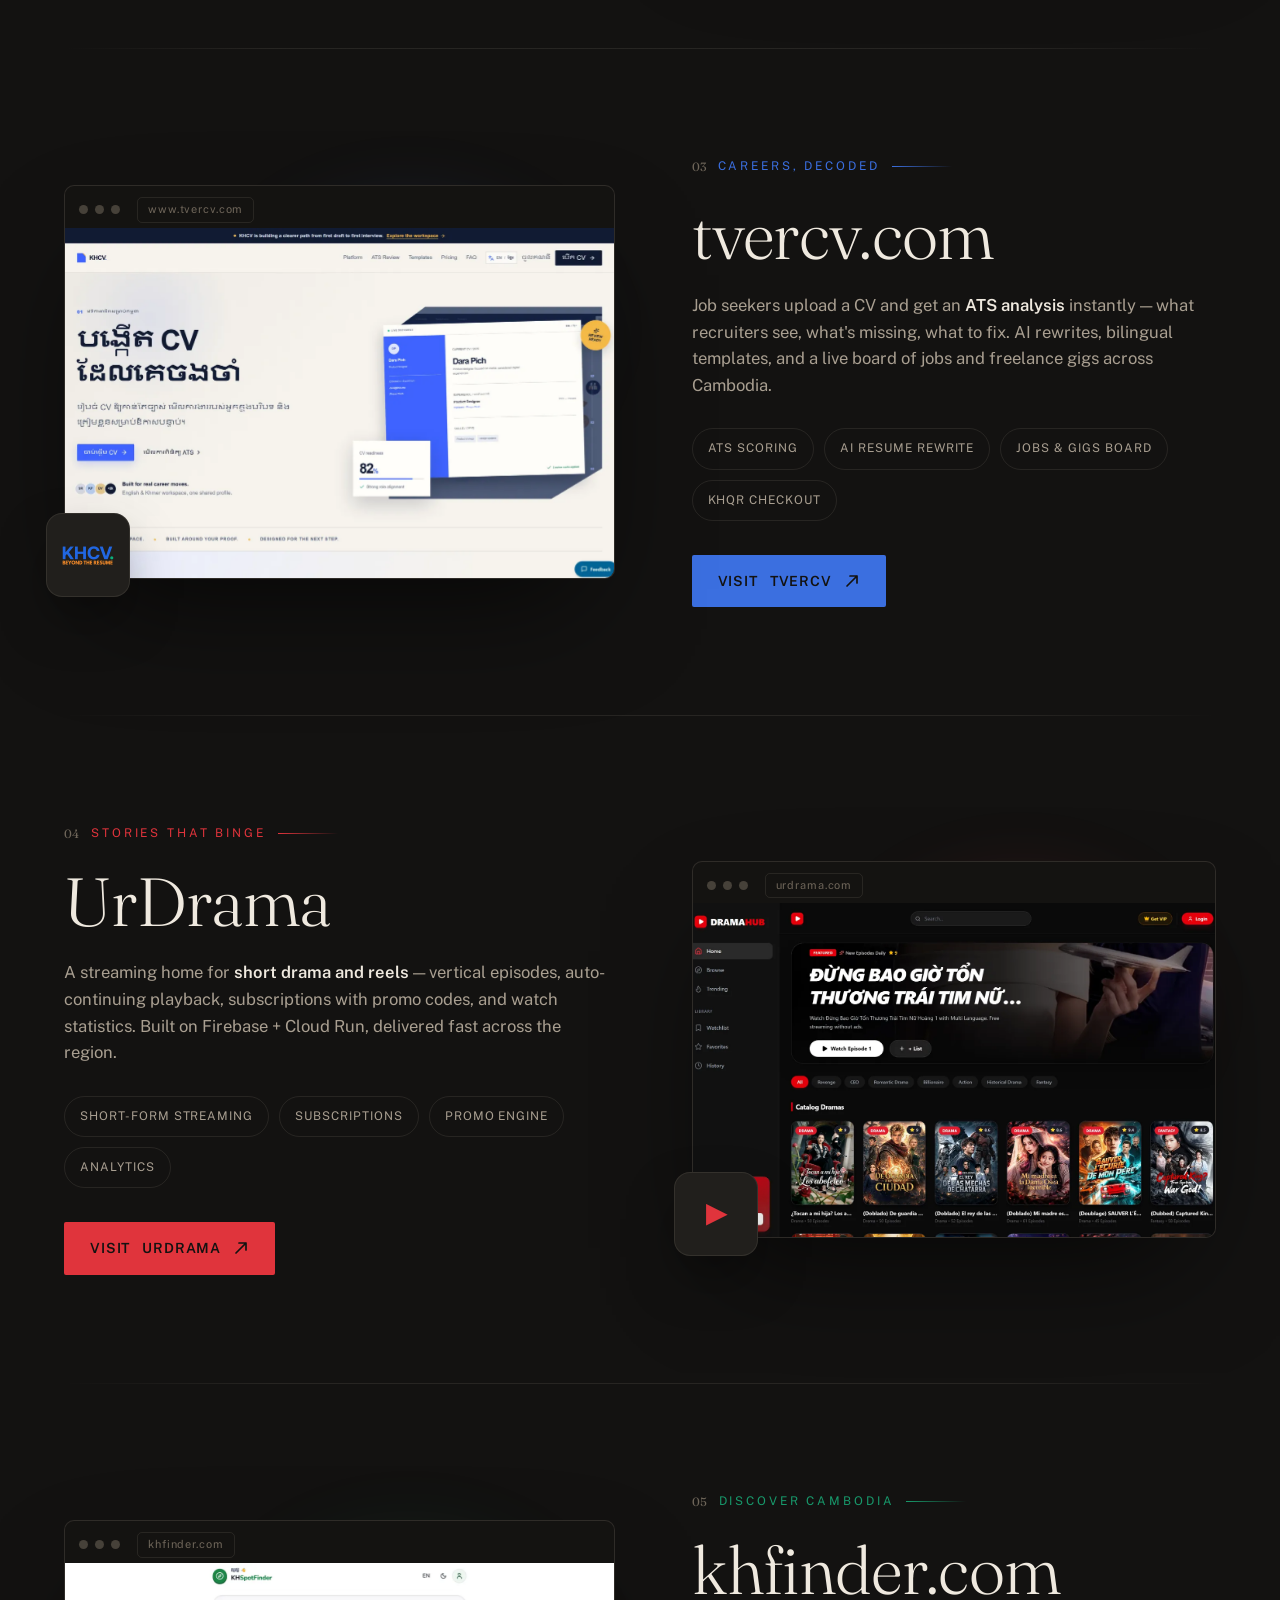
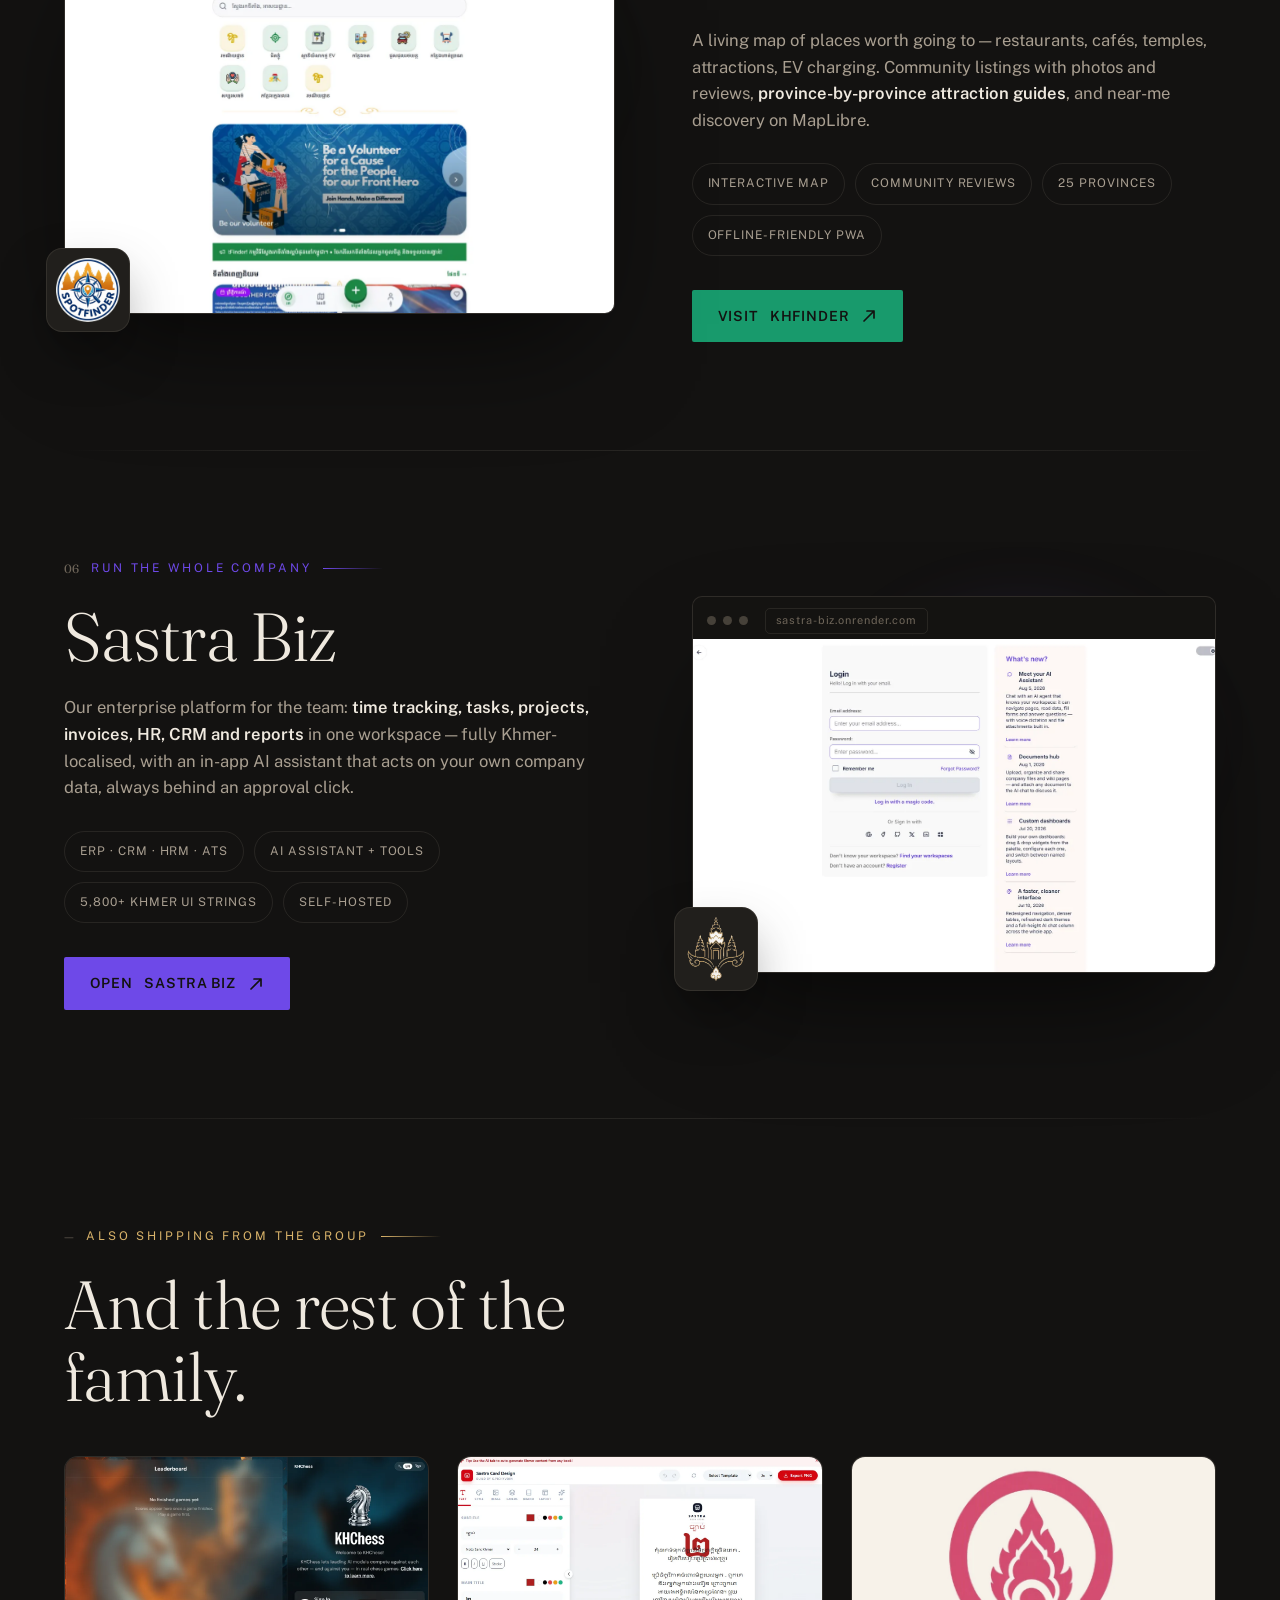
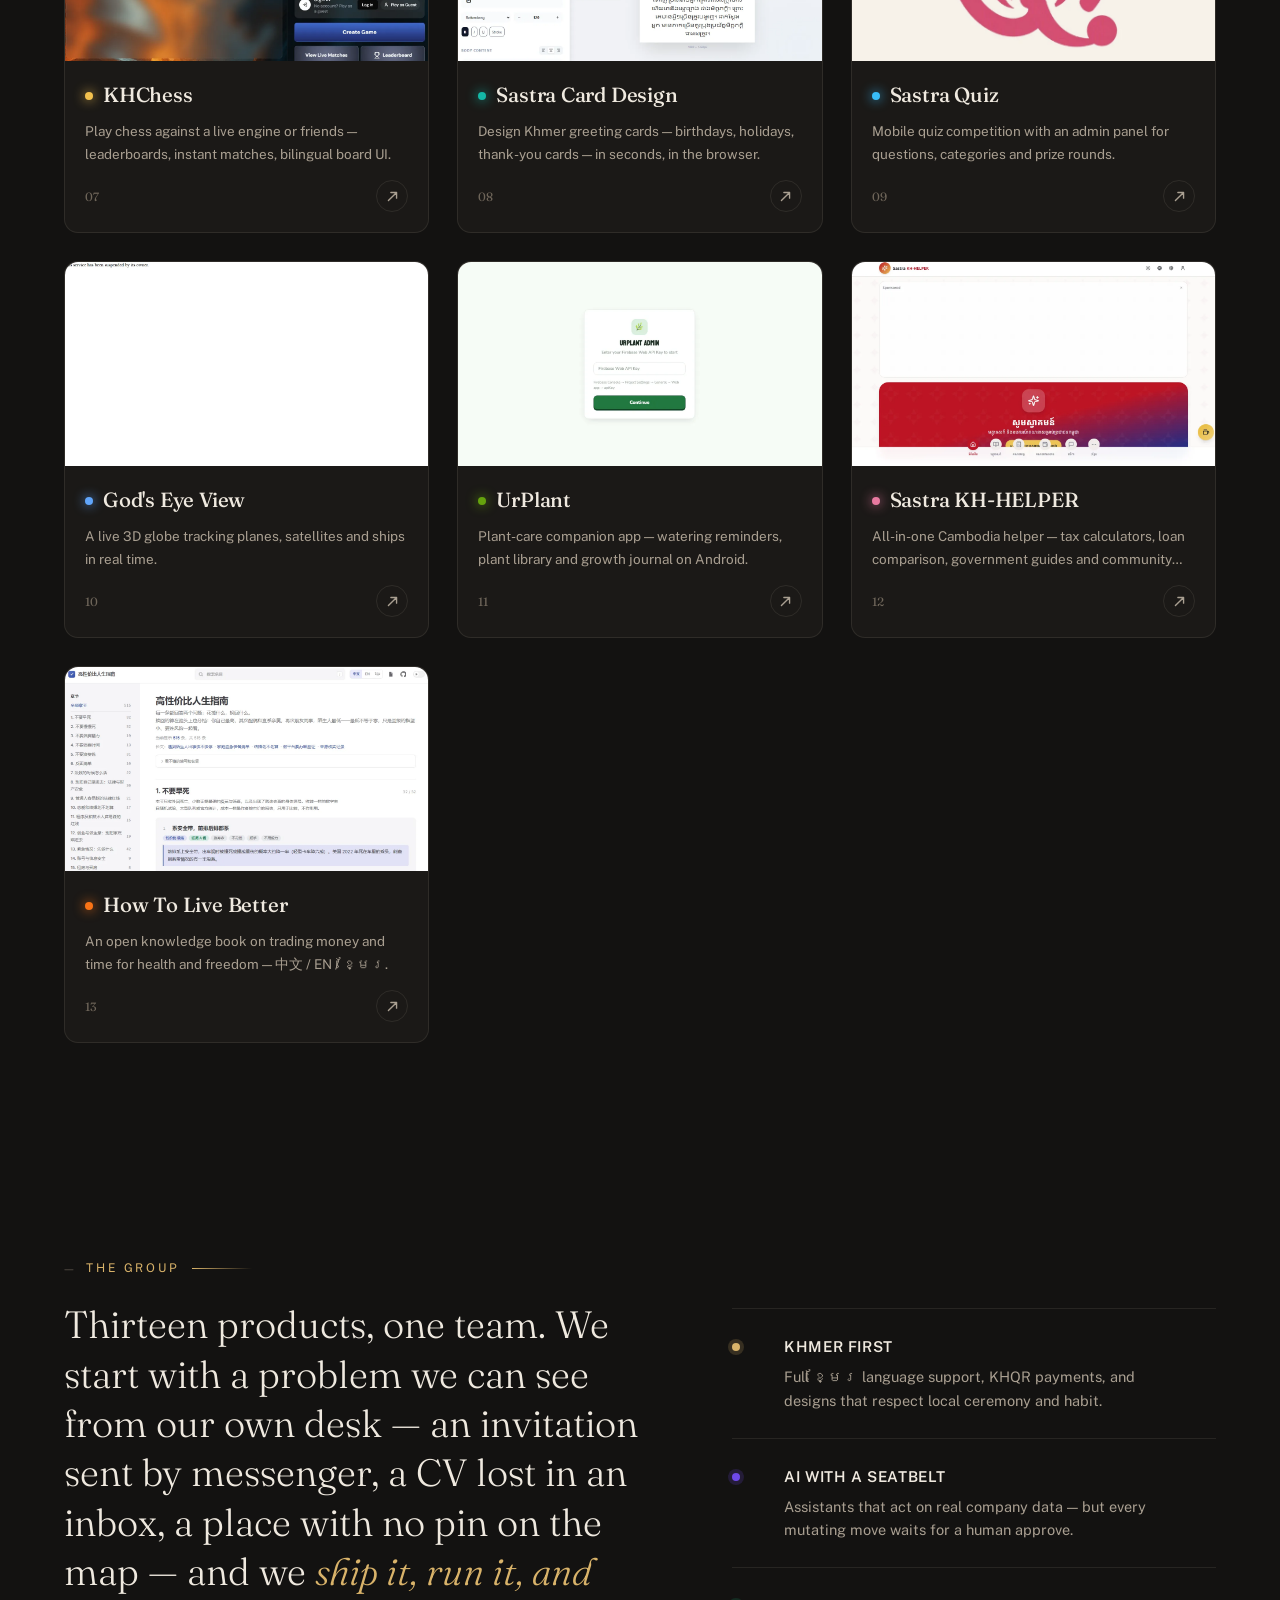
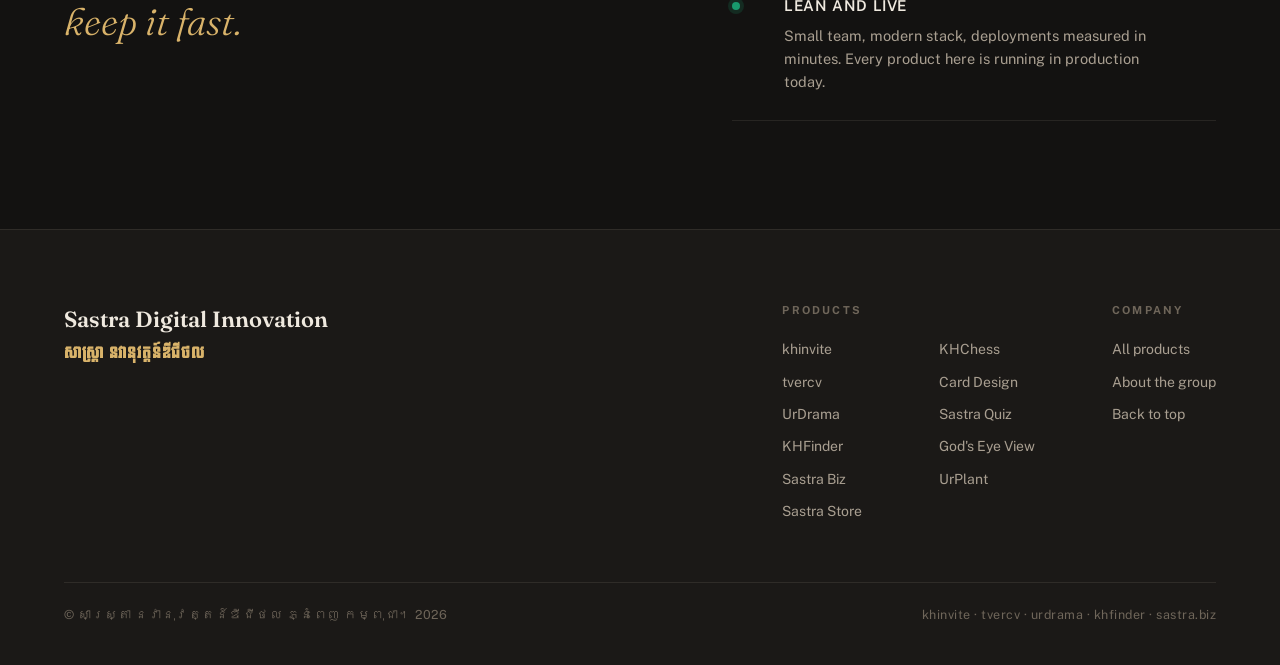
==== commit f0b5483b: "Khmer brand: សាស្ត្រា នវានុវត្តន៍ឌីជីថល everywhere (kick, footer, JSON-LD altName, store foot)" ====
--- a/index.html
+++ b/index.html
@@ -25,7 +25,7 @@
 <link rel="apple-touch-icon" href="assets/apple-touch-icon.png">
 <link rel="manifest" href="manifest.webmanifest">
 <script type="application/ld+json">
-{"@context":"https://schema.org","@type":"Organization","name":"Sastra Digital Innovation","alternateName":"ក្រុមហ៊ុន សាស្ត្រា សូលូសិន","url":"https://sastra-group.vercel.app","logo":"https://sastra-group.vercel.app/assets/sastra-lockup.png","inLanguage":["en","km"],
+{"@context":"https://schema.org","@type":"Organization","name":"Sastra Digital Innovation","alternateName":"សាស្ត្រា នវានុវត្តន៍ឌីជីថល","url":"https://sastra-group.vercel.app","logo":"https://sastra-group.vercel.app/assets/sastra-lockup.png","inLanguage":["en","km"],
 "address":{"@type":"PostalAddress","addressLocality":"Phnom Penh","addressCountry":"KH"},
 "sameAs":["https://github.com/keovoin"],
 "hasOfferCatalog":{"@type":"OfferCatalog","name":"Products","itemListElement":[
@@ -622,7 +622,7 @@
 
 <footer>
   <div class="f-grid">
-    <div class="f-brand">Sastra Digital Innovation<span class="kh">ក្រុមហ៊ុន សាស្ត្រា សូលូសិន</span></div>
+    <div class="f-brand">Sastra Digital Innovation<span class="kh">សាស្ត្រា នវានុវត្តន៍ឌីជីថល</span></div>
     <div class="f-cols">
       <div class="f-col">
         <h5 data-i18n="f_prod">Products</h5>
@@ -650,7 +650,7 @@
     </div>
   </div>
   <div class="f-bottom">
-    <span><span data-i18n="f_copy">© Sastra Digital Innovation. Phnom Penh, Cambodia.</span> <span id="yr"></span></span>
+    <span><span data-i18n="f_copy">© សាស្ត្រា នវានុវត្តន៍ឌីជីថល ភ្នំពេញ កម្ពុជា។</span> <span id="yr"></span></span>
     <span>khinvite · tvercv · urdrama · khfinder · sastra.biz</span>
   </div>
 </footer>
@@ -660,7 +660,7 @@
 const STR={
  en:{},
  km:{
-  "kick":"Sastra Digital Innovation — កម្ពុជា",
+  "kick":"សាស្ត្រា នវានុវត្តន៍ឌីជីថល — កម្ពុជា",
   "h1a":"បច្ចេកវិទ្យាដែលមាន",
   "h1b":"បេះដូង",
   "h1c":"ខ្មែរ។",
@@ -722,7 +722,7 @@
   "f_all":"ផលិតផលទាំងអស់",
   "f_about":"អំពីក្រុមហ៊ុន",
   "f_top":"ត្រឡប់ទៅកំពូល",
-  "f_copy":"© Sastra Digital Innovation. ភ្នំពេញ កម្ពុជា។",
+  "f_copy":"© សាស្ត្រា នវានុវត្តន៍ឌីជីថល ភ្នំពេញ កម្ពុជា។",
   "s_nav":"ហាង",
   "s_kick":"ទំនិញឌីជីថល — ទាញយកភ្លាមៗ",
   "s_h":"ហាង Sastra",
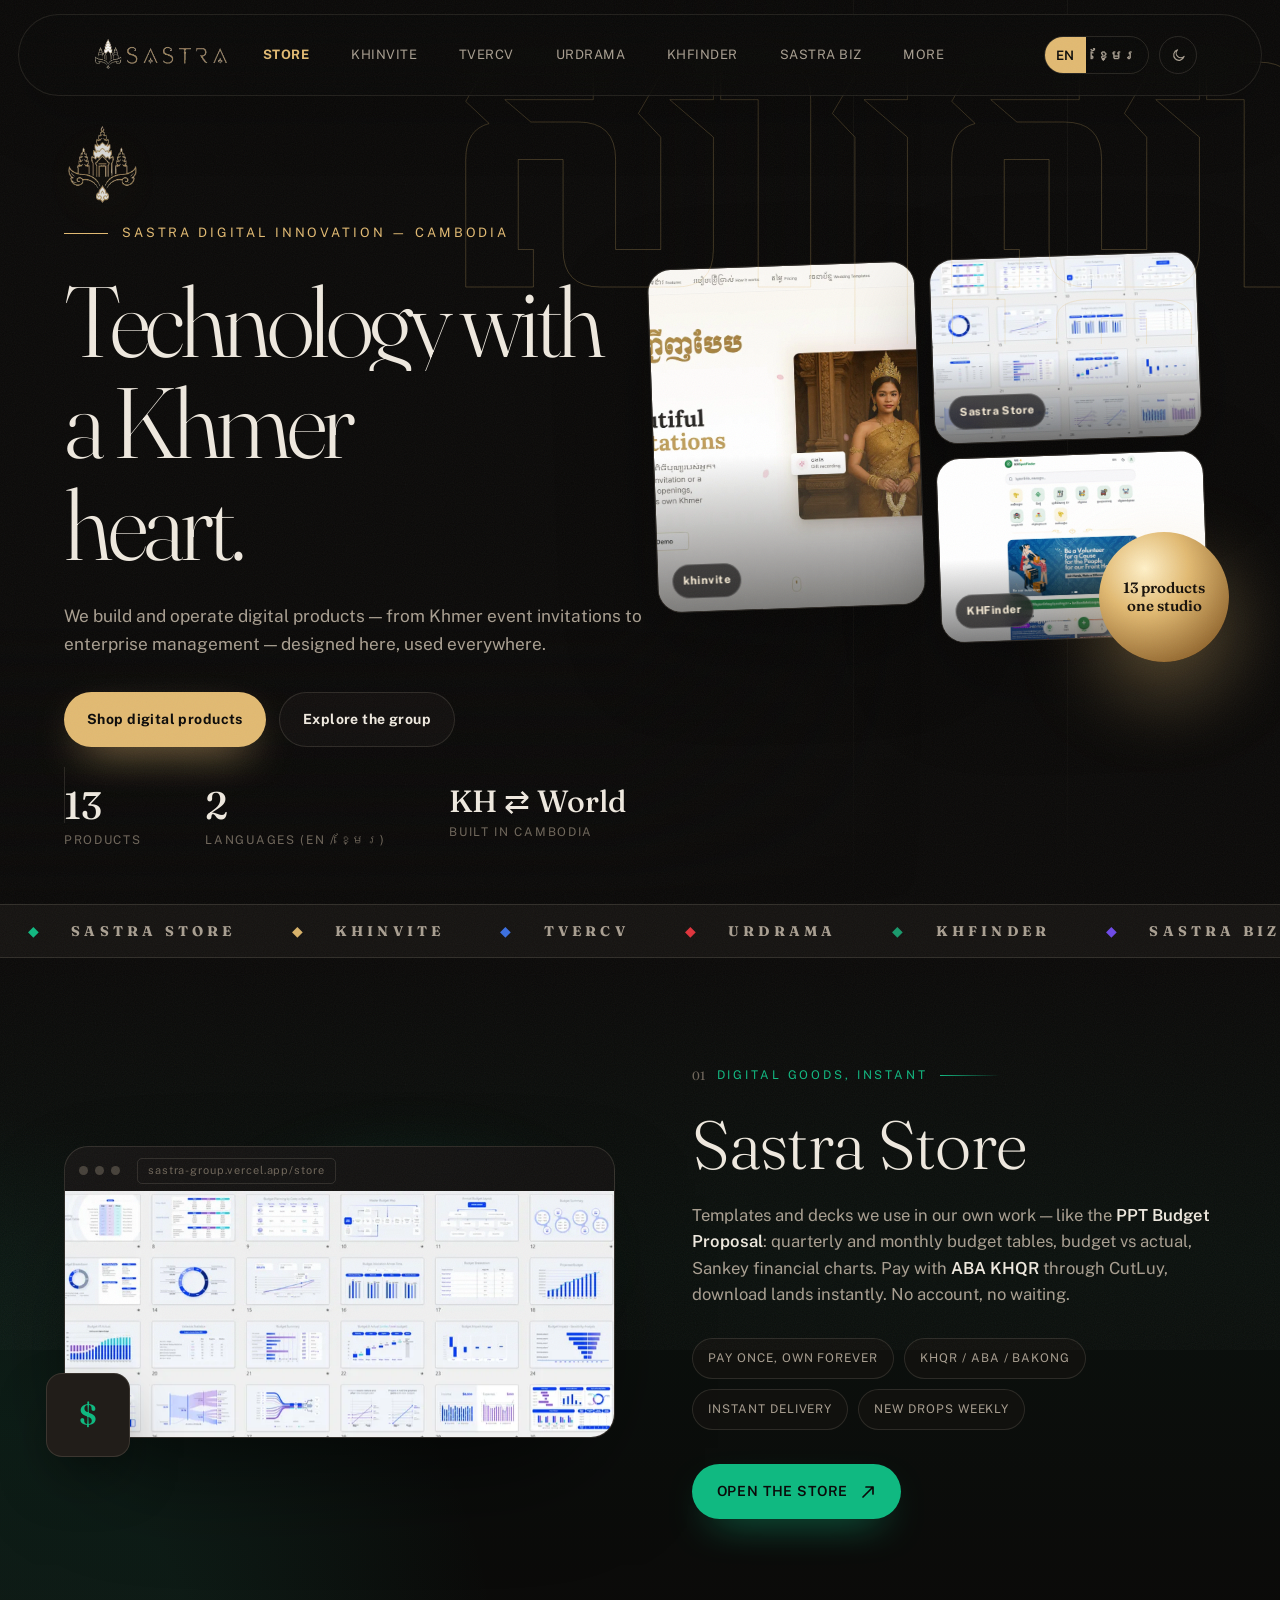
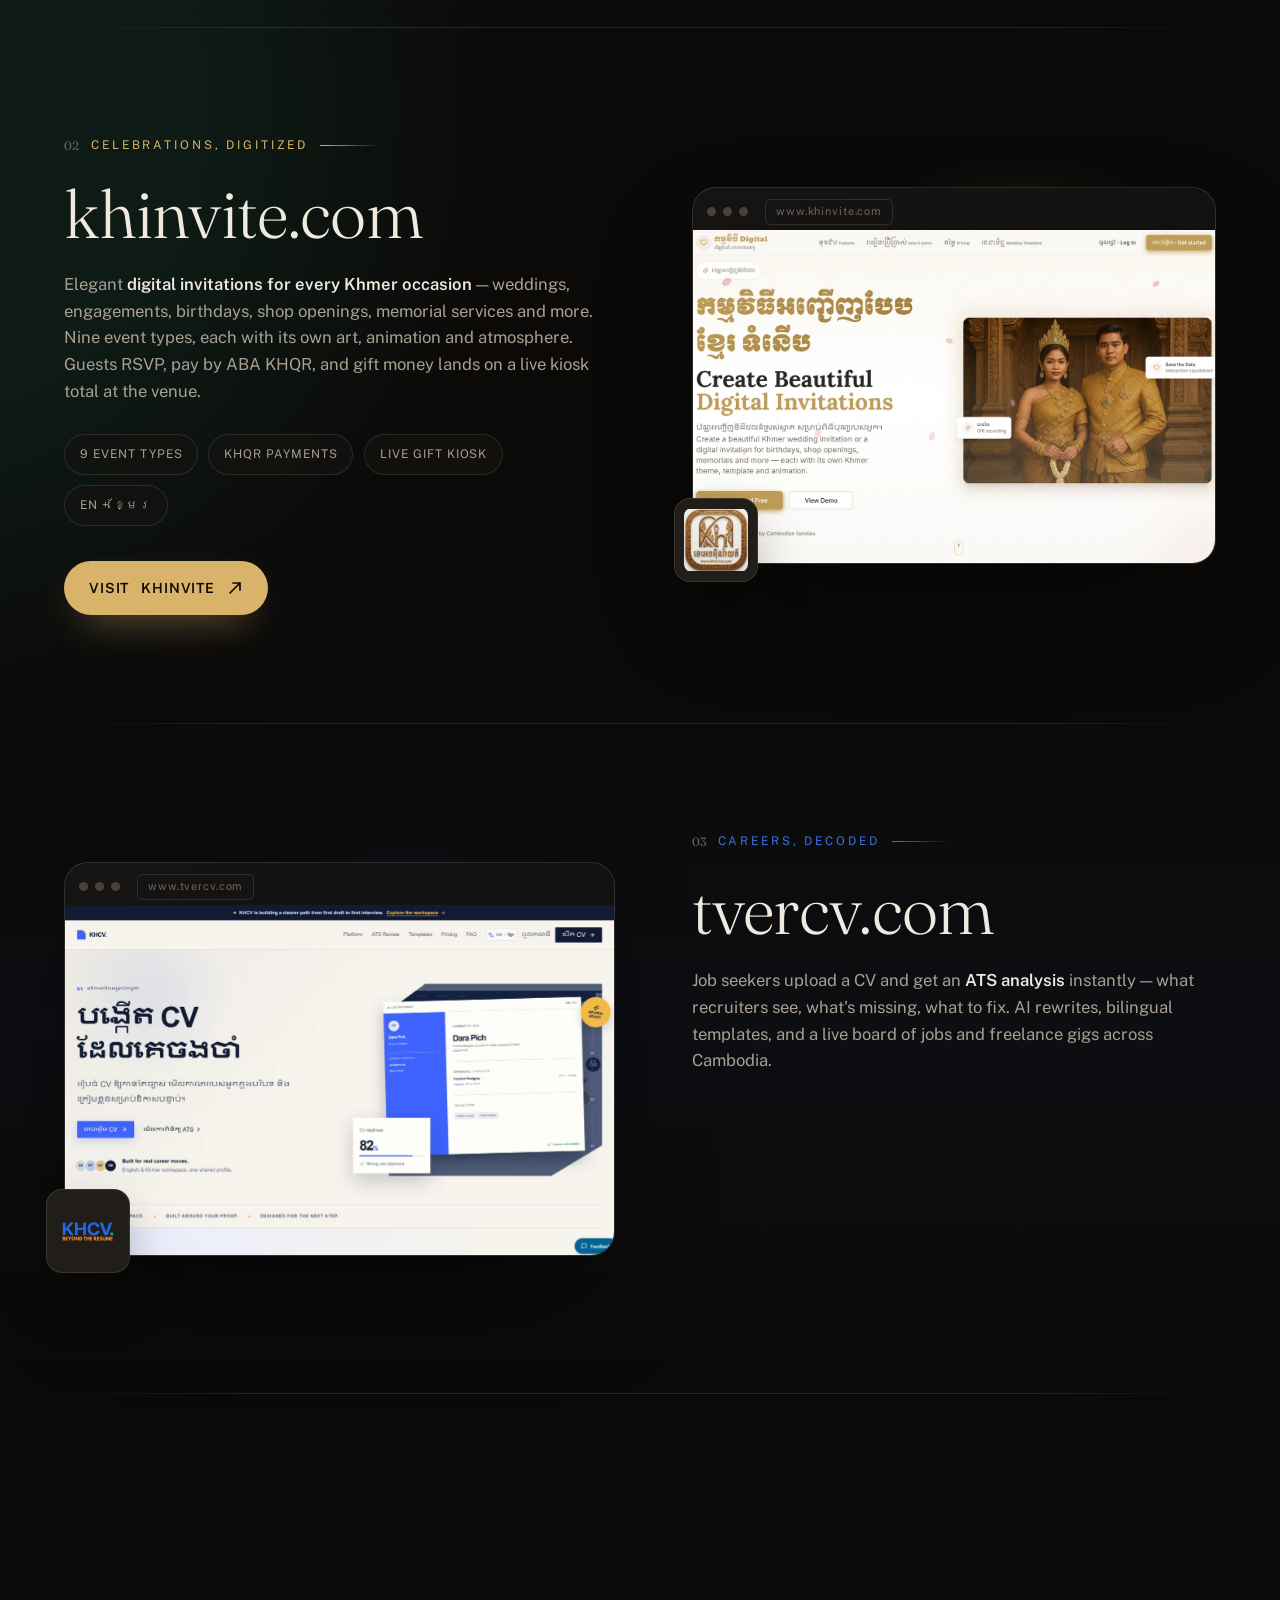
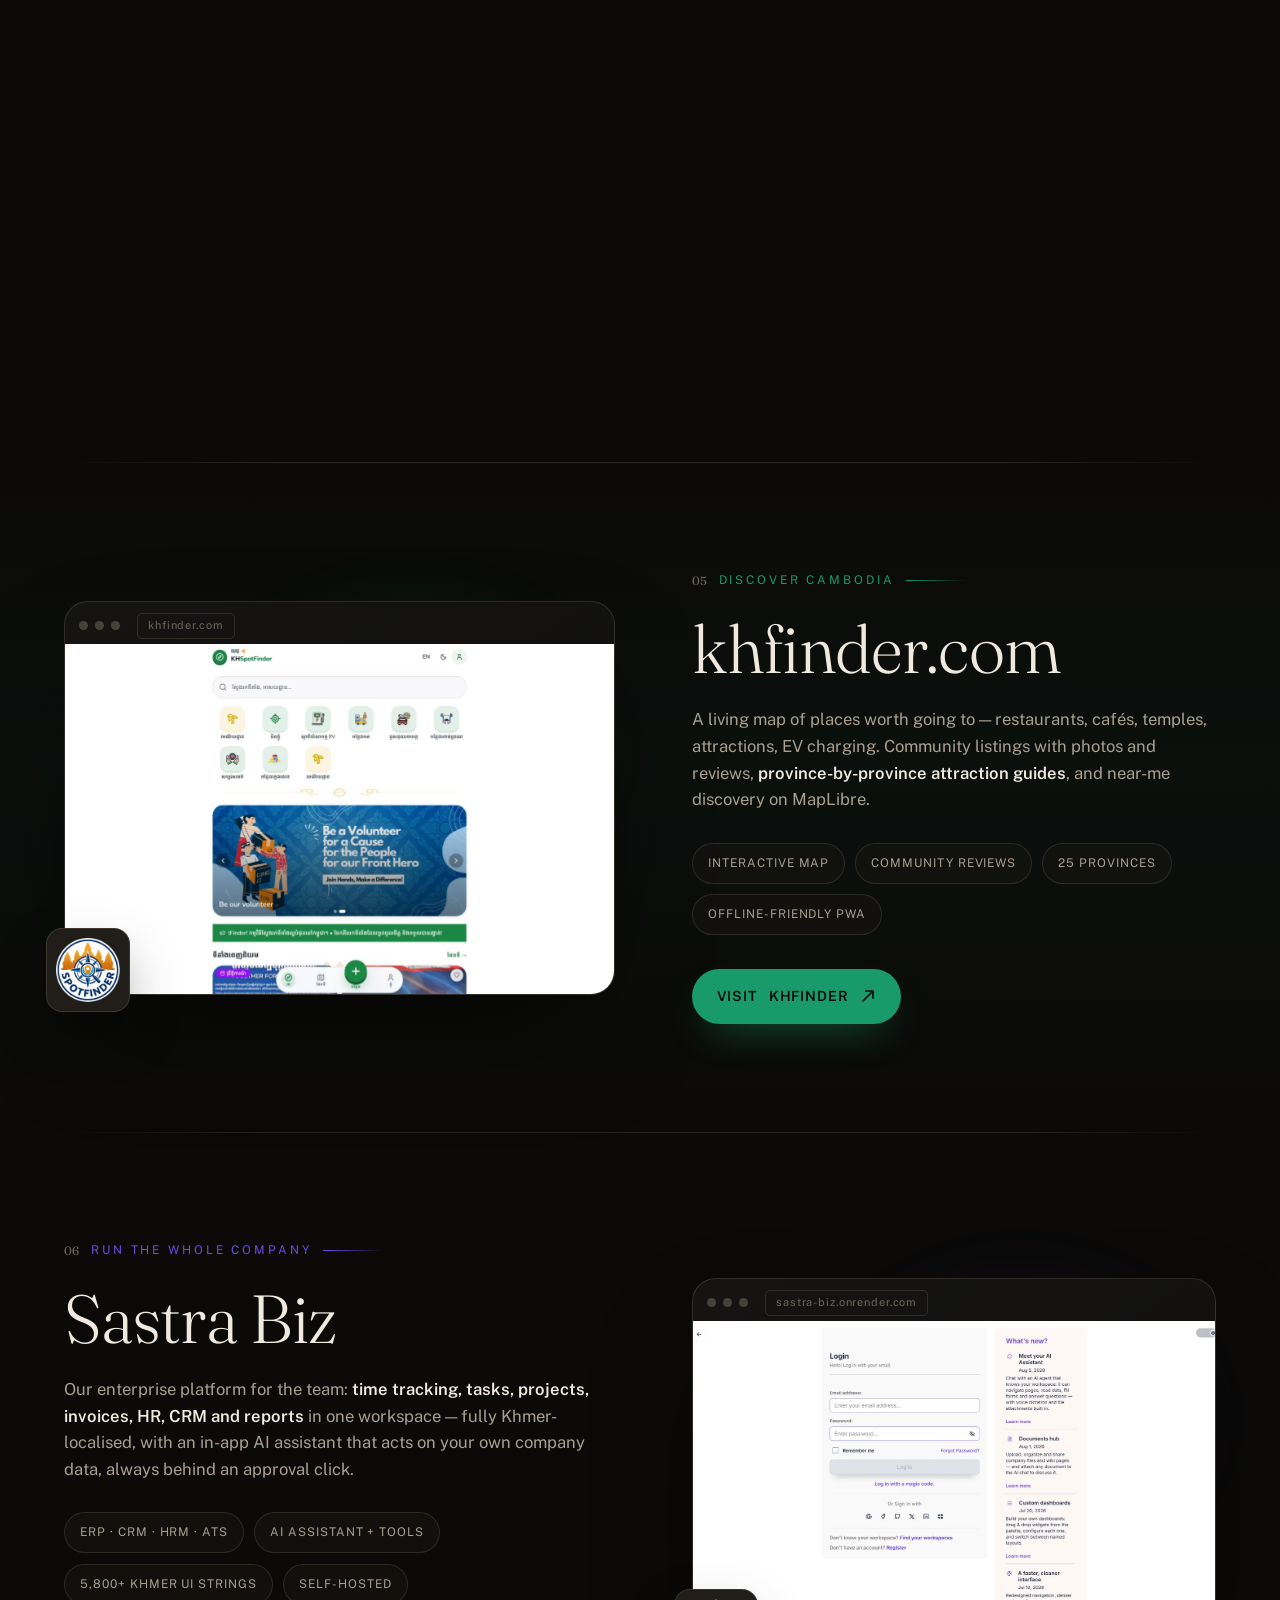
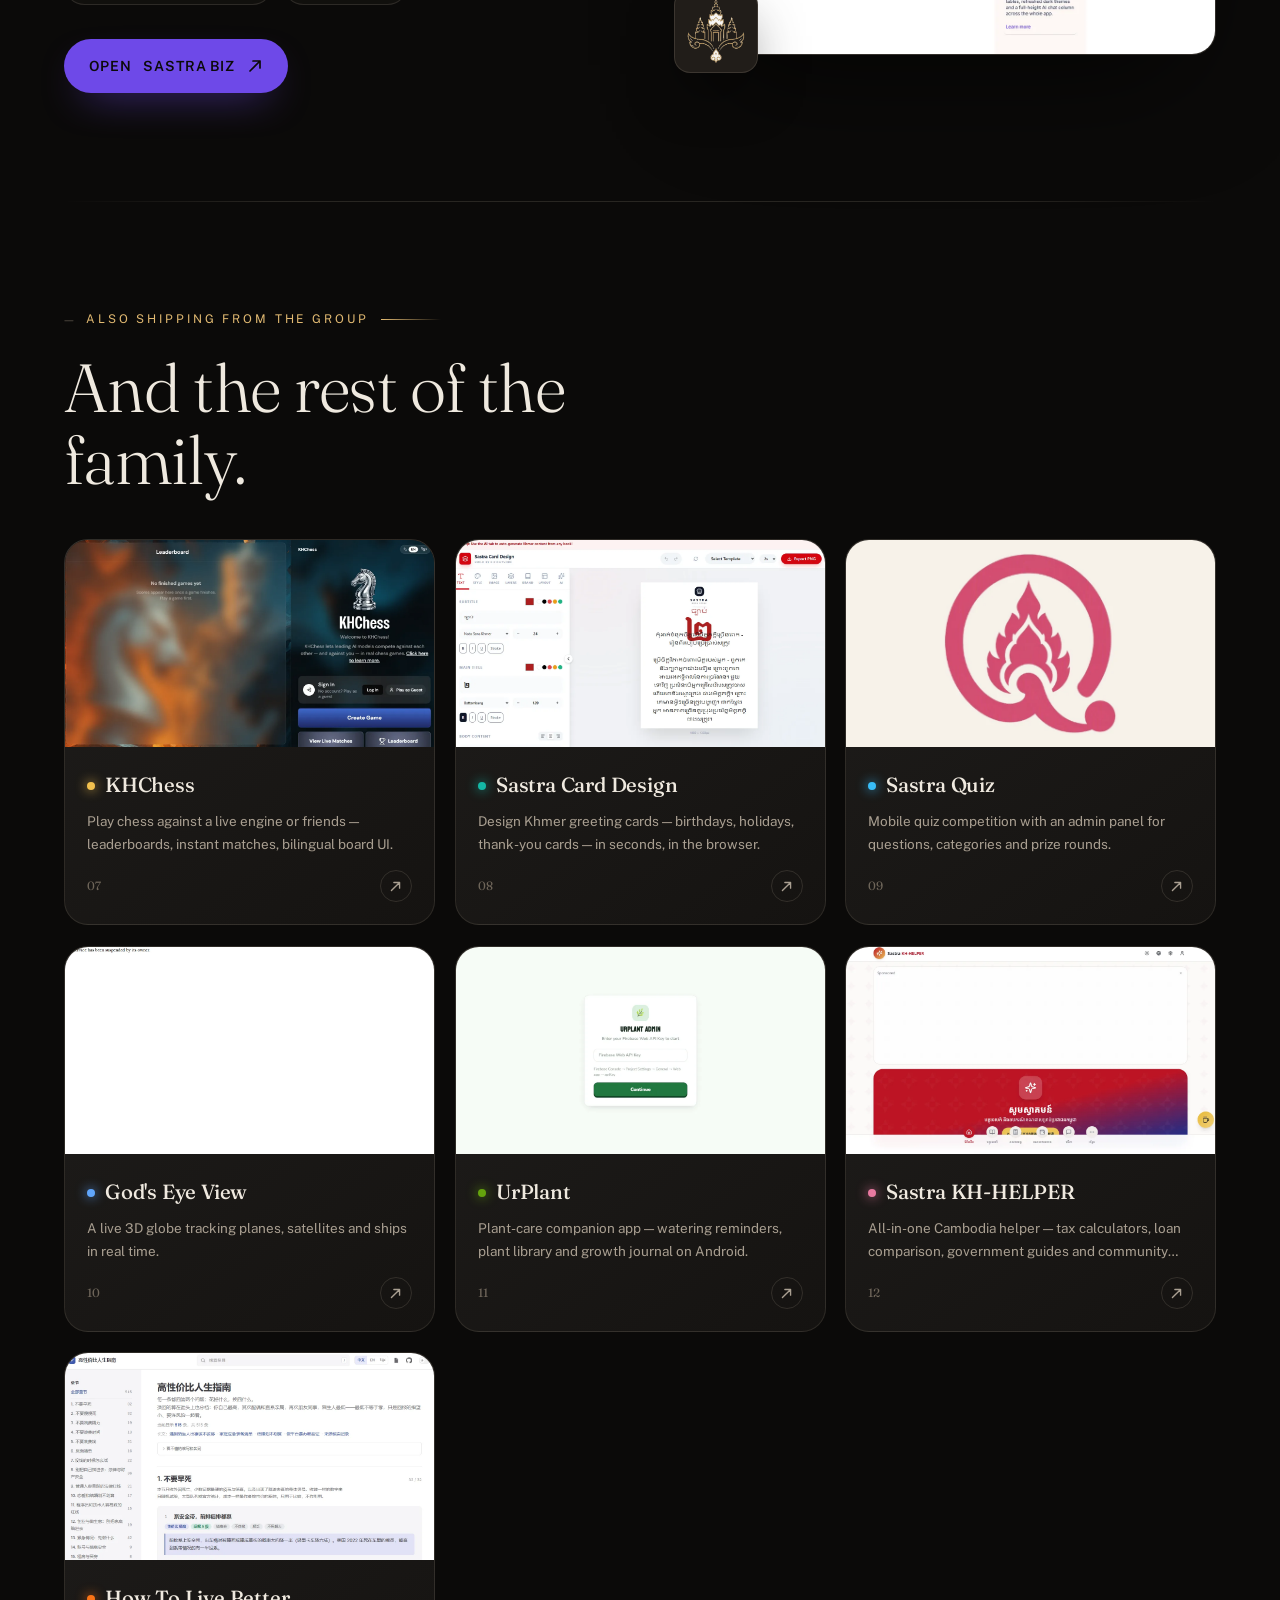
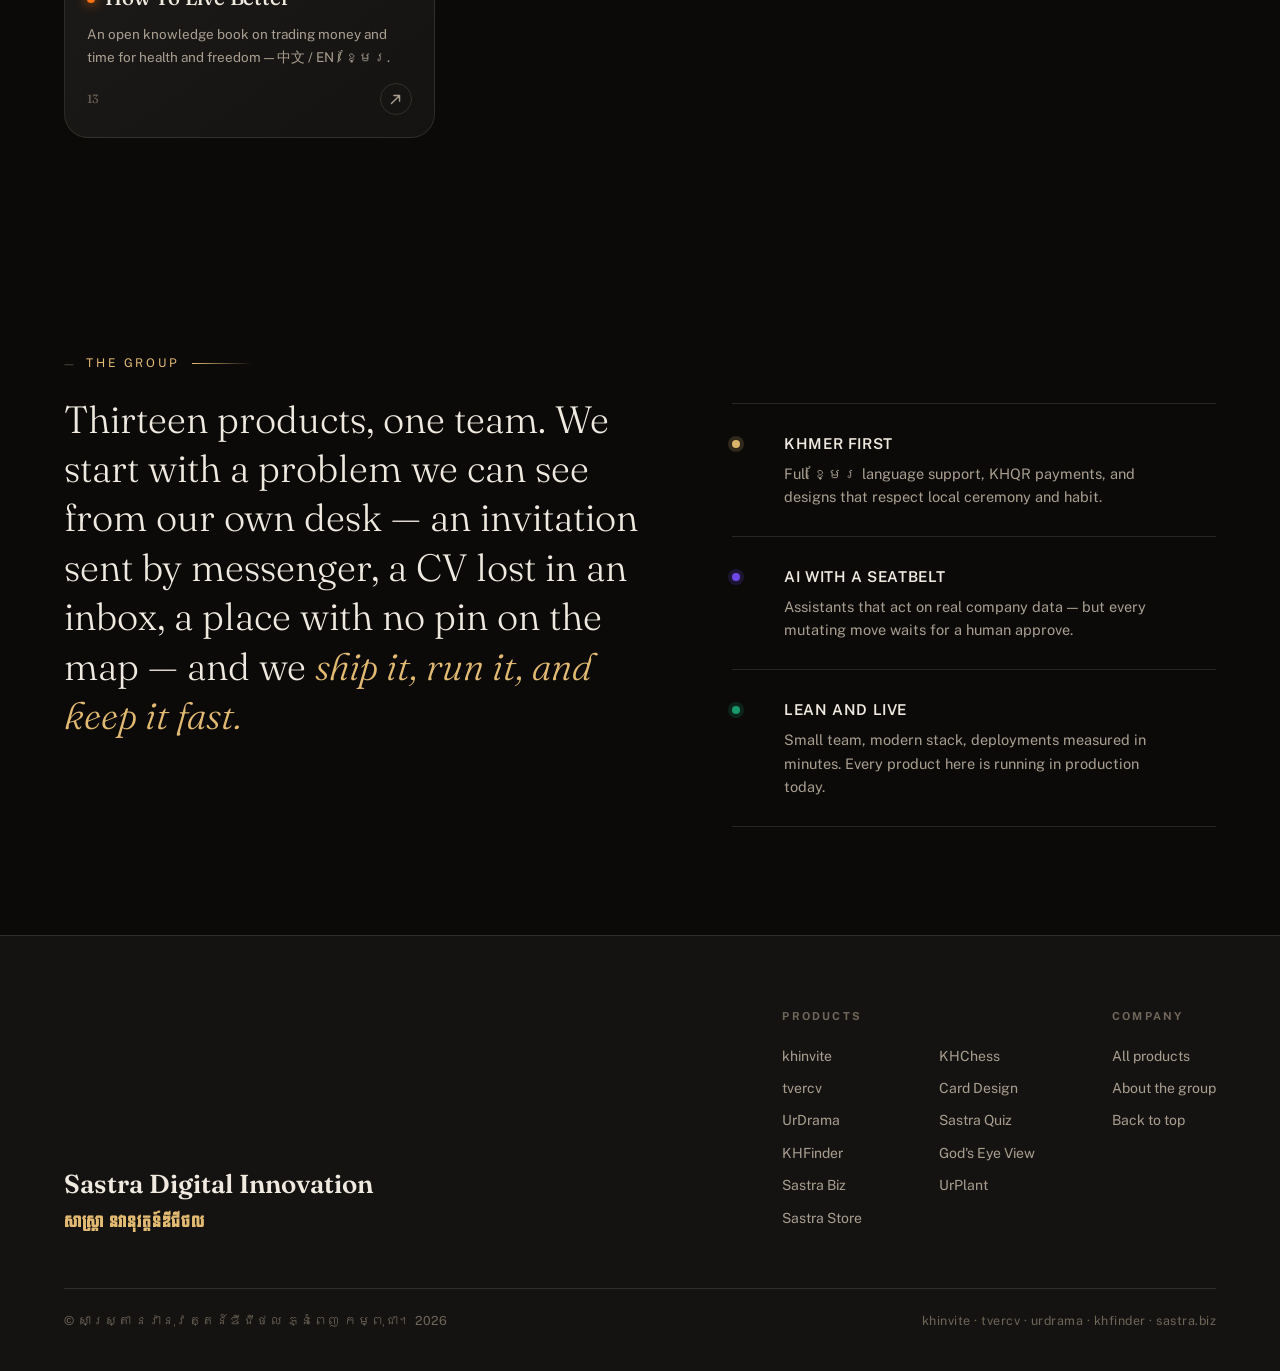
==== commit 1e295701: "Redesign landing page and storefront experience" ====
--- a/index.html
+++ b/index.html
@@ -321,6 +321,7 @@
 }
 @media(max-width:600px){.cta{width:100%;justify-content:center;padding:17px 20px}.hero-meta{gap:18px 26px}.hero h1{font-size:clamp(34px,9.6vw,44px)}}
 </style>
+<link rel="stylesheet" href="assets/modern-redesign.css">
 </head>
 <body>
 
@@ -357,10 +358,22 @@
     <span class="line"><i data-i18n="h1c">heart.</i></span>
   </h1>
   <p class="hero-sub" data-i18n="hsub">We build and operate digital products — from Khmer event invitations to enterprise management — designed here, used everywhere.</p>
+  <div class="hero-actions">
+    <a class="btn-hero" href="store.html"><span data-i18n="hero_store">Shop digital products</span></a>
+    <a class="btn-ghost" href="#store"><span data-i18n="hero_products">Explore the group</span></a>
+  </div>
   <div class="hero-meta">
     <div class="cell"><div class="n" data-count="13">0</div><div class="l" data-i18n="m1">Products</div></div>
     <div class="cell"><div class="n" data-count="2">0</div><div class="l" data-i18n="m2">Languages (EN / ខ្មែរ)</div></div>
     <div class="cell"><div class="n" style="font-size:clamp(20px,2.4vw,32px)">KH ⇄ World</div><div class="l" data-i18n="m3">Built in Cambodia</div></div>
+  </div>
+  <div class="hero-visual" aria-hidden="true">
+    <div class="hero-visual-grid">
+      <div class="visual-card main"><img src="assets/khinvite.webp" alt="" loading="eager"><span class="visual-chip">khinvite</span></div>
+      <div class="visual-card"><img src="assets/th-ppt-cover.webp" alt="" loading="eager"><span class="visual-chip">Sastra Store</span></div>
+      <div class="visual-card"><img src="assets/khfinder.webp" alt="" loading="eager"><span class="visual-chip">KHFinder</span></div>
+    </div>
+    <div class="visual-orb"><span data-i18n="hero_orb">13 products<br>one studio</span></div>
   </div>
   <div class="scroll-cue" aria-hidden="true"></div>
 </header>
@@ -756,6 +769,9 @@
   "r_know":"ឧបករណ៍ជំនួយទំនើបសម្រាប់កម្ពុជា — ក្រាហ្វិកគណនាពន្ធ ការប្រៀបធៀបកម្ចី មណ្ឌលណែនាំរដ្ឋាភិបាល និងសំណួរ-ចម្លើយសហគមន៍។",
   "r_store":"គំរូឌីជីថល និងស្លាយពីការងាររបស់យើងផ្ទាល់ — បង់ប្រាក់តាម ABA KHQR ទាញយកភ្លាមៗ មិនចាំបាច់បង្កើតគណនី។",
   "nav_store":"ហាង",
+  "hero_store":"ទិញផលិតផលឌីជីថល",
+  "hero_products":"មើលក្រុមផលិតផល",
+  "hero_orb":"ផលិតផល ១៣<br>ក្រុមការងារតែមួយ",
  }
 };
 const EN_CACHE={};
--- a/assets/modern-redesign.css
+++ b/assets/modern-redesign.css
@@ -0,0 +1,249 @@
+/* Modern visual refresh — layered over the existing design system. */
+:root{
+  --canvas:#0b0a09;
+  --surface:#151311;
+  --surface-2:#211d19;
+  --line:rgba(238,225,199,.13);
+  --gold:#e2ba72;
+  --mint:#2fd6a2;
+  --blue:#73a7ff;
+  --red:#ff6a5e;
+  --ease:cubic-bezier(.16,1,.3,1);
+  --radius-lg:28px;
+  --radius-md:18px;
+}
+html.light{
+  --canvas:#f7f1e6;
+  --surface:#fffaf1;
+  --surface-2:#ede3d1;
+  --line:rgba(31,24,14,.14);
+  --gold:#9f6e17;
+}
+body{
+  background:
+    radial-gradient(circle at 82% -10%,color-mix(in srgb,var(--gold) 15%,transparent) 0 24rem,transparent 42rem),
+    radial-gradient(circle at -8% 22%,color-mix(in srgb,var(--mint) 8%,transparent) 0 19rem,transparent 38rem),
+    var(--canvas);
+}
+::selection{background:var(--gold);color:var(--canvas)}
+:focus-visible{outline:2px solid var(--gold);outline-offset:4px;border-radius:8px}
+a,button,input{touch-action:manipulation}
+
+/* ------- modern landing ------- */
+.nav{
+  position:fixed;inset:14px 18px auto;z-index:40;
+  border:1px solid color-mix(in srgb,var(--line) 78%,transparent);
+  border-radius:999px;
+  background:color-mix(in srgb,var(--canvas) 72%,transparent);
+  backdrop-filter:blur(18px) saturate(140%);
+  box-shadow:0 20px 60px rgba(0,0,0,.24);
+  transition:background .3s,border-color .3s,transform .4s var(--ease);
+}
+.nav.scrolled{background:color-mix(in srgb,var(--canvas) 90%,transparent);border-color:color-mix(in srgb,var(--gold) 20%,var(--line))}
+.nav-mark{min-width:44px;min-height:44px;padding:6px 12px}
+.nav-mark img{height:30px;width:auto}
+.nav-links a{padding:10px 8px;color:var(--muted);position:relative}
+.nav-links a::after{content:"";position:absolute;left:8px;right:8px;bottom:5px;height:1px;background:var(--gold);transform:scaleX(0);transform-origin:left;transition:transform .3s var(--ease)}
+.nav-links a:hover::after{transform:scaleX(1)}
+.nav-links a:hover{color:var(--text)}
+.nav-tools,.lang-sw{align-items:center}
+.lang-sw{backdrop-filter:blur(10px)}
+.lang-sw button{min-height:36px;padding:8px 11px}
+.theme-sw{min-width:38px;width:38px;height:38px;min-height:38px}
+.hero-mark{width:clamp(70px,6vw,94px);height:auto;margin-bottom:20px;opacity:.9;filter:drop-shadow(0 12px 30px rgba(226,186,114,.16))}
+
+.hero{
+  min-height:100svh;
+  padding:clamp(112px,14vh,170px) clamp(20px,5vw,64px) clamp(44px,6vh,74px);
+  justify-content:center;
+  isolation:isolate;
+}
+.hero::before{
+  content:"";position:absolute;inset:0;z-index:-2;pointer-events:none;
+  background:
+    linear-gradient(90deg,var(--canvas) 0 48%,transparent 72%),
+    repeating-linear-gradient(90deg,color-mix(in srgb,var(--line) 35%,transparent) 0 1px,transparent 1px calc(100%/6));
+  mask-image:linear-gradient(#000 68%,transparent);
+}
+.hero h1{max-width:11.5ch;font-size:clamp(44px,7.8vw,110px);letter-spacing:-.045em}
+.hero-meta{margin-top:clamp(26px,4.4vh,46px)}
+.hero-sub{font-size:clamp(16px,1.35vw,19px);max-width:620px}
+.hero-actions{
+  display:flex;gap:13px;flex-wrap:wrap;margin-top:34px;
+  opacity:0;transform:translateY(18px);animation:rise .9s var(--ease) .7s forwards;
+}
+.hero-actions .btn-hero,
+.hero-actions .btn-ghost{
+  min-height:52px;display:inline-flex;align-items:center;justify-content:center;gap:10px;
+  padding:15px 23px;border-radius:999px;font-weight:700;font-size:14px;letter-spacing:.03em;
+  transition:transform .35s var(--ease),box-shadow .35s var(--ease),border-color .3s;
+}
+.btn-hero{background:var(--gold);color:var(--canvas);box-shadow:0 16px 44px -18px var(--gold)}
+.btn-hero:hover{transform:translateY(-3px);box-shadow:0 22px 60px -18px var(--gold)}
+.btn-ghost{border:1px solid var(--line);color:var(--text);background:color-mix(in srgb,var(--surface) 72%,transparent)}
+.btn-ghost:hover{transform:translateY(-3px);border-color:var(--gold)}
+.hero-visual{
+  position:absolute;right:clamp(22px,6vw,92px);top:50%;z-index:-1;
+  width:min(43vw,600px);transform:translateY(-50%);
+  opacity:0;animation:visual-in 1.2s var(--ease) .45s forwards;
+}
+@keyframes visual-in{from{opacity:0;transform:translateY(calc(-50% + 30px)) rotate(1deg)}to{opacity:1;transform:translateY(-50%)}}
+.hero-visual-grid{display:grid;grid-template-columns:1fr 1fr;gap:14px;transform:rotate(-2deg)}
+.visual-card{
+  position:relative;overflow:hidden;border:1px solid var(--line);border-radius:24px;
+  background:color-mix(in srgb,var(--surface) 82%,transparent);box-shadow:0 36px 90px rgba(0,0,0,.34);
+}
+.visual-card img{width:100%;height:100%;object-fit:cover;object-position:top;display:block;transition:transform 5s var(--ease)}
+.visual-card:hover img{transform:scale(1.05)}
+.visual-card.main{grid-row:span 2;aspect-ratio:.78}
+.visual-card:not(.main){aspect-ratio:1.45}
+.visual-card::after{content:"";position:absolute;inset:0;background:linear-gradient(180deg,transparent 55%,rgba(0,0,0,.5))}
+.visual-chip{
+  position:absolute;left:14px;bottom:13px;z-index:1;padding:7px 10px;border-radius:999px;
+  background:rgba(10,9,8,.66);color:#fff3dc;border:1px solid rgba(255,255,255,.16);
+  backdrop-filter:blur(8px);font-size:11px;font-weight:700;letter-spacing:.05em;
+}
+.visual-orb{
+  position:absolute;right:-26px;bottom:-18px;width:130px;height:130px;border-radius:50%;
+  background:radial-gradient(circle at 35% 28%,#fff1c9,var(--gold) 35%,#6f4210);
+  box-shadow:0 30px 80px color-mix(in srgb,var(--gold) 40%,transparent);
+  display:grid;place-items:center;font:600 15px/1.2 var(--font-display);color:#17110a;text-align:center;
+  animation:orb-float 5s ease-in-out infinite alternate;
+}
+@keyframes orb-float{to{transform:translateY(-16px) rotate(8deg)}}
+html.light .visual-card{box-shadow:0 30px 70px rgba(104,79,32,.18)}
+html.light .visual-chip{color:#fff}
+
+.section{position:relative;padding-block:clamp(78px,12vh,138px)}
+.section.prod:nth-of-type(odd){background:linear-gradient(180deg,transparent,color-mix(in srgb,var(--prod) 4%,transparent) 45%,transparent)}
+.split{align-items:center}
+.copy,.shot{position:relative;z-index:1}
+.shot-window,.more-card{
+  border-radius:24px;
+  background:linear-gradient(145deg,color-mix(in srgb,var(--surface) 88%,#fff 5%),var(--surface));
+  border-color:color-mix(in srgb,var(--line) 82%,transparent);
+}
+.shot-bar{background:color-mix(in srgb,var(--canvas) 45%,transparent)}
+.tag,.more-card,.shot-window,.logo-badge{will-change:transform}
+.cta{border-radius:999px;min-height:52px;padding:16px 25px;box-shadow:0 16px 42px -20px var(--prod,var(--gold))}
+.tag{background:color-mix(in srgb,var(--surface) 70%,transparent)}
+.more-list{gap:20px}
+.more-card{transition-duration:.45s}
+.more-body{padding:22px}
+.principle{padding:28px 0}
+.f-grid{align-items:flex-end}
+.f-brand{font-size:26px}
+
+@media(max-width:1100px){
+  .hero{padding-right:clamp(20px,5vw,64px)}
+  .hero-visual{position:relative;right:auto;top:auto;transform:none;width:min(720px,100%);margin-top:46px;animation:rise .9s var(--ease) .7s forwards;z-index:1}
+  .visual-orb{width:104px;height:104px;right:2px;bottom:-16px}
+}
+@media(max-width:900px){
+  .nav{inset:10px 10px auto;border-radius:20px;align-items:flex-start}
+  .nav-links{display:flex;overflow-x:auto;gap:14px;width:100%;order:3;padding:8px 8px 2px;scrollbar-width:none}
+  .nav-links::-webkit-scrollbar{display:none}
+  .nav-links a{padding:8px 2px;font-size:12px;white-space:nowrap}
+  .nav{flex-wrap:wrap}
+  .nav-tools{margin-left:auto}
+  .hero{padding-top:150px}
+}
+@media(max-width:620px){
+  .hero{padding-top:138px}
+  .hero-mark{width:74px;margin-bottom:18px}
+  .hero-actions{gap:10px}
+  .hero-actions a{width:100%}
+  .hero-meta{gap:24px}
+  .hero-visual-grid{gap:10px;transform:none}
+  .visual-card{border-radius:17px}
+  .visual-card.main{aspect-ratio:1}
+  .visual-chip{left:9px;bottom:9px;font-size:9px;padding:5px 8px}
+  .section{padding-inline:18px}
+  .split{gap:42px}
+  .logo-badge{right:12px;bottom:12px}
+}
+@media (prefers-reduced-motion:reduce){
+  .hero-actions,.hero-visual,.visual-orb{animation:none!important;opacity:1;transform:none}
+  .visual-card img{transition:none}
+}
+
+/* ------- modern storefront ------- */
+.store-page .top{
+  position:sticky;top:10px;z-index:30;width:calc(100% - 20px);max-width:1220px;margin:10px auto 0;
+  padding:12px 14px;border:1px solid var(--line);border-radius:999px;
+  background:color-mix(in srgb,var(--canvas) 74%,transparent);backdrop-filter:blur(18px);
+  box-shadow:0 20px 60px rgba(0,0,0,.22);
+}
+.store-page .brand{padding:3px 10px;border-radius:999px}
+.store-page .brand img{width:38px;height:38px;border-radius:12px;box-shadow:0 10px 28px rgba(0,0,0,.28)}
+.store-page .brand>span{font-size:16px}
+.store-page .head{max-width:1180px;padding-top:clamp(48px,7vh,82px);position:relative}
+.store-page .head::before{
+  content:"";position:absolute;right:clamp(18px,5vw,70px);top:20px;width:220px;height:220px;border-radius:50%;
+  background:radial-gradient(circle,color-mix(in srgb,var(--gold) 18%,transparent),transparent 68%);z-index:-1;filter:blur(10px);
+}
+.store-page .kick{font-size:12px}
+.store-page .head h1{max-width:840px;font-size:clamp(40px,6.6vw,82px);line-height:1.02;letter-spacing:-.045em}
+.store-page .head p{font-size:clamp(15px,1.5vw,18px);max-width:720px}
+.store-trust{display:grid;grid-template-columns:repeat(3,minmax(0,1fr));gap:12px;max-width:1180px;width:100%;margin:30px auto 0;padding:0 clamp(18px,4vw,48px)}
+.trust-item{display:flex;align-items:center;gap:12px;min-height:62px;padding:13px 16px;border:1px solid var(--line);border-radius:18px;background:color-mix(in srgb,var(--surface) 72%,transparent)}
+.trust-icon{width:35px;height:35px;flex:none;border-radius:50%;display:grid;place-items:center;background:color-mix(in srgb,var(--gold) 16%,transparent);color:var(--gold)}
+.trust-item span:last-child{font-size:12.5px;color:var(--muted);line-height:1.35}
+.store-page .grid{max-width:1180px;padding-top:34px;perspective:1200px}
+.store-page .card{
+  position:relative;border-radius:26px;background:linear-gradient(180deg,color-mix(in srgb,var(--surface) 88%,#fff 4%),var(--surface));
+  animation:card-in .7s var(--ease) both;
+}
+@keyframes card-in{from{opacity:0;transform:translateY(28px) scale(.98)}to{opacity:1;transform:none}}
+.store-page .card::before{
+  content:"";position:absolute;inset:0;border-radius:inherit;pointer-events:none;
+  background:linear-gradient(135deg,rgba(255,255,255,.14),transparent 35%,color-mix(in srgb,var(--gold) 10%,transparent));
+  opacity:0;transition:opacity .35s;
+}
+.store-page .card:hover::before{opacity:1}
+.store-page .card .thumb{aspect-ratio:1005/443;background:#080706}
+.store-page .card .b{padding:24px}
+.store-page .card h3{font-size:clamp(22px,2vw,27px);line-height:1.2}
+.card-kicker{display:flex;align-items:center;gap:8px;margin-bottom:12px;font-size:11px;font-weight:800;letter-spacing:.13em;text-transform:uppercase;color:var(--gold)}
+.card-kicker::before{content:"";width:7px;height:7px;border-radius:50%;background:var(--mint);box-shadow:0 0 0 5px color-mix(in srgb,var(--mint) 12%,transparent)}
+.store-page .buy{min-width:108px;border-radius:999px;padding:14px 19px;box-shadow:0 15px 38px -18px var(--gold)}
+.store-page .buy:hover{transform:translateY(-2px) scale(1.02)}
+.store-page footer{max-width:1180px;width:calc(100% - 36px);margin:auto auto 20px;border:1px solid var(--line);border-radius:22px;background:color-mix(in srgb,var(--surface) 70%,transparent);padding:18px 22px}
+
+.store-page .ov{align-items:flex-end;padding:14px}
+.store-page .modal{border-radius:30px 30px 18px 18px;box-shadow:0 -24px 100px rgba(0,0,0,.58)}
+.store-page .m-prod{padding:30px;background:linear-gradient(180deg,color-mix(in srgb,var(--gold) 8%,transparent),transparent)}
+.store-page .m-prod img.cov{border-radius:20px;box-shadow:0 24px 70px rgba(0,0,0,.34)}
+.store-page .m-prod .pr::after{content:" USD";font:700 10px/1 var(--font-body);letter-spacing:.12em;color:var(--faint);vertical-align:middle}
+.store-page .m-pay{padding:30px;position:relative}
+.store-page .m-pay::before{content:"";position:absolute;left:24px;right:24px;top:0;height:1px;background:linear-gradient(90deg,transparent,var(--line),transparent)}
+.store-page .finput{border-radius:14px;min-height:54px}
+.store-page .btn{border-radius:999px;min-height:54px;font-size:13px;box-shadow:0 16px 44px -18px var(--gold)}
+.store-page .btn.alt{box-shadow:none}
+.store-page .m-close{background:color-mix(in srgb,var(--surface) 78%,transparent);backdrop-filter:blur(10px)}
+.checkout-step{font-size:11px;font-weight:800;letter-spacing:.16em;text-transform:uppercase;color:var(--gold);margin-bottom:8px}
+.checkout-step::before{content:"";display:inline-block;width:8px;height:8px;border-radius:50%;background:var(--gold);margin-right:9px;box-shadow:0 0 0 5px color-mix(in srgb,var(--gold) 13%,transparent)}
+
+@media(min-width:761px){
+  .store-page .ov{align-items:center;padding:24px}
+  .store-page .modal{border-radius:30px;overflow:hidden}
+  .store-page .m-pay::before{top:0;bottom:0;left:0;right:auto;width:1px;height:auto}
+}
+@media(max-width:760px){
+  .store-page .top{border-radius:22px;padding:10px;gap:8px}
+  .store-page .brand>span{font-size:14px;white-space:nowrap}
+  .store-page .brand img{width:32px;height:32px}
+  .store-page .lang-sw button{padding:9px 8px;font-size:11px}
+  .store-page .theme-sw{width:34px;height:34px;min-width:34px;min-height:34px}
+  .store-page .head{padding-top:36px}
+  .store-page .head h1{font-size:clamp(37px,10vw,56px)}
+  .store-trust{display:flex;overflow-x:auto;margin-top:20px;padding-bottom:4px;scrollbar-width:none}
+  .store-trust::-webkit-scrollbar{display:none}
+  .trust-item{min-width:250px;min-height:54px;scroll-snap-align:start}
+  .store-page .grid{padding-inline:16px}
+  .store-page .card .row{align-items:stretch;flex-direction:column}
+  .store-page .buy{width:100%}
+  .store-page .m-prod,.store-page .m-pay{padding:22px}
+  .store-page footer{width:calc(100% - 28px)}
+}
+@media (prefers-reduced-motion:reduce){.store-page .card{animation:none}}
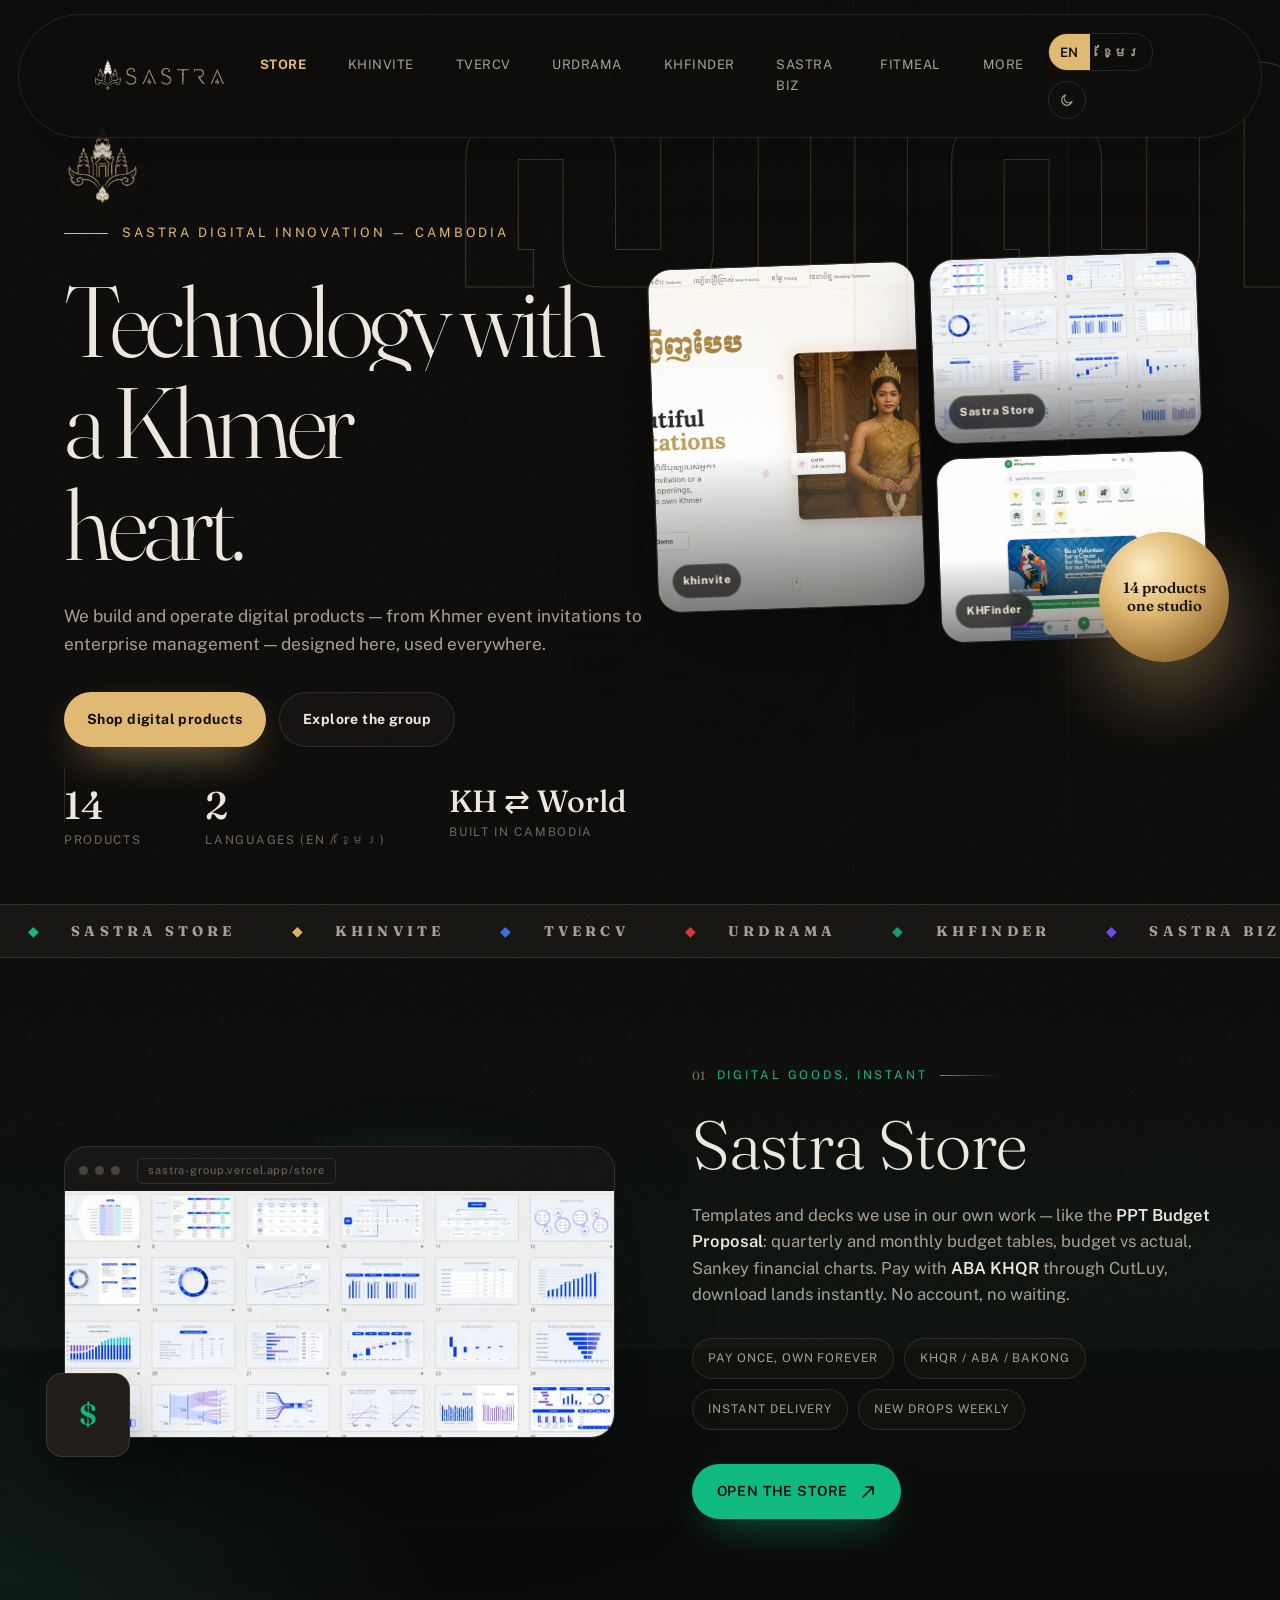
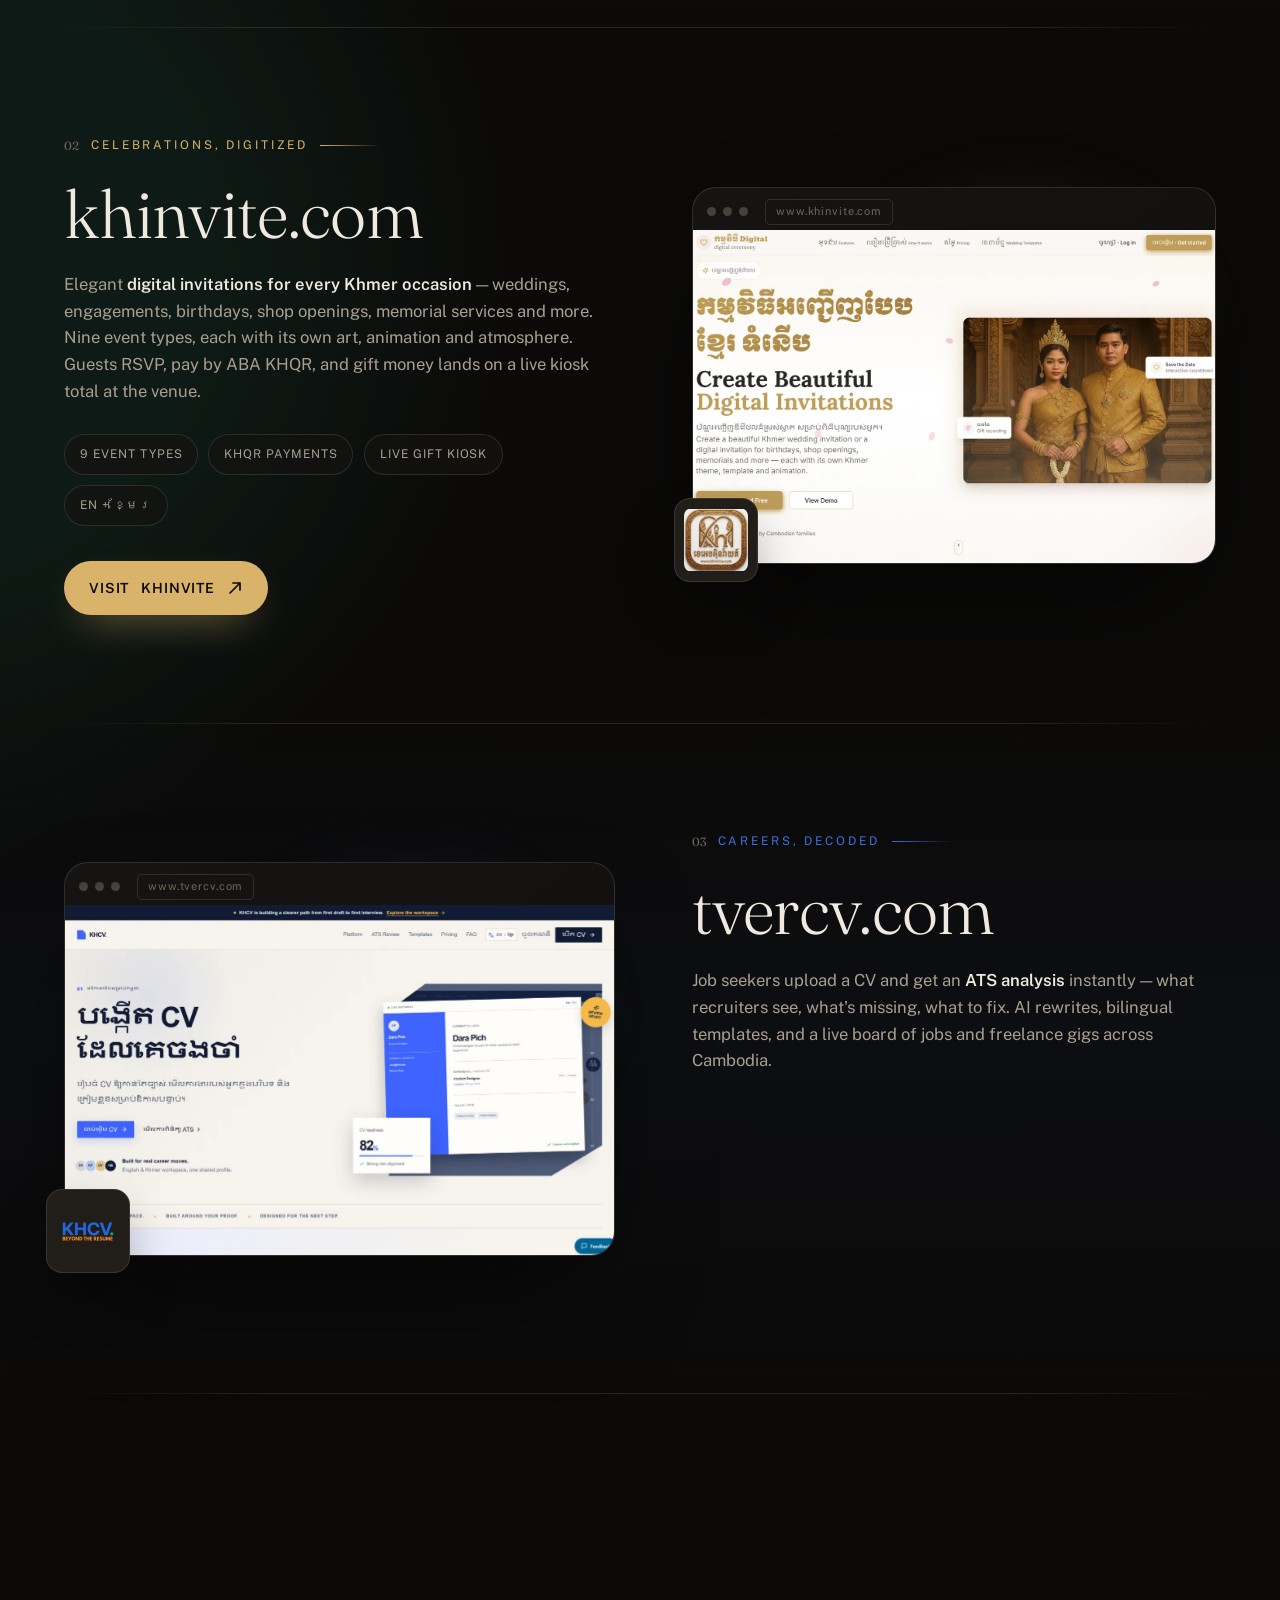
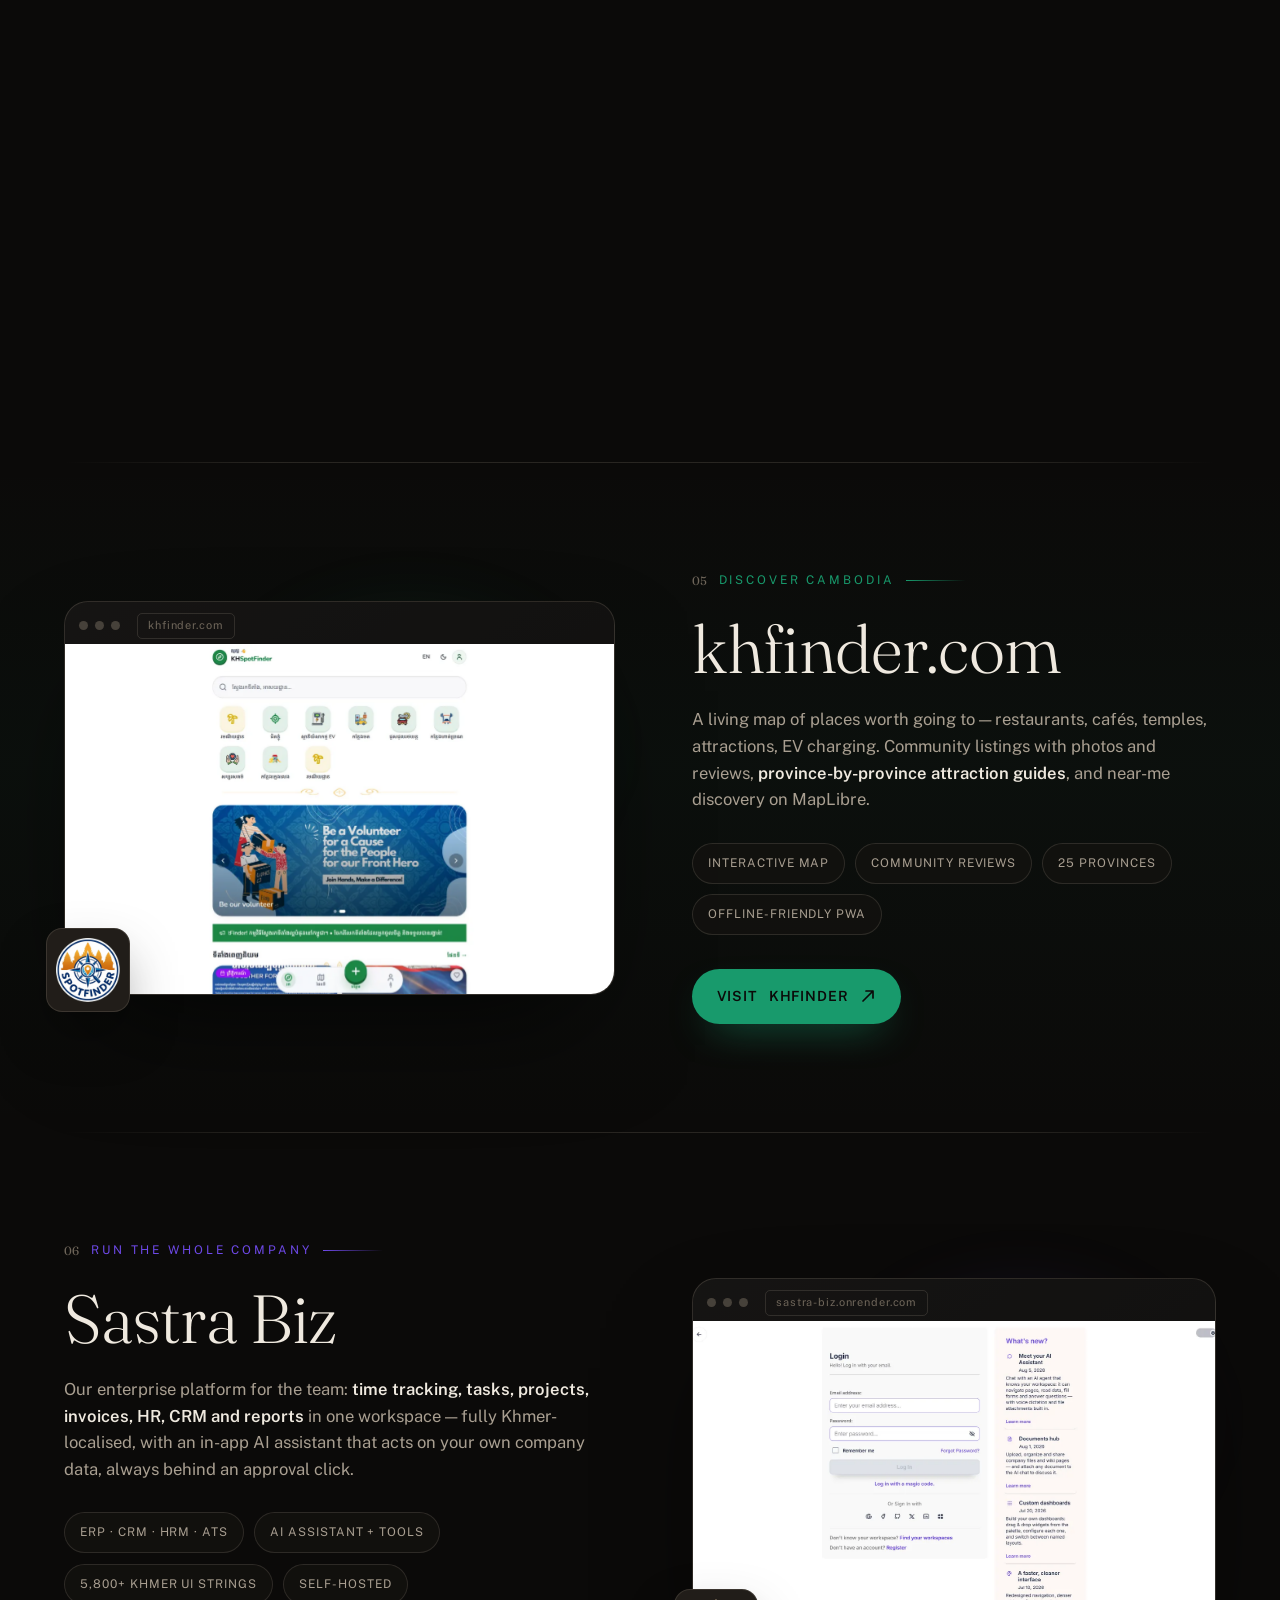
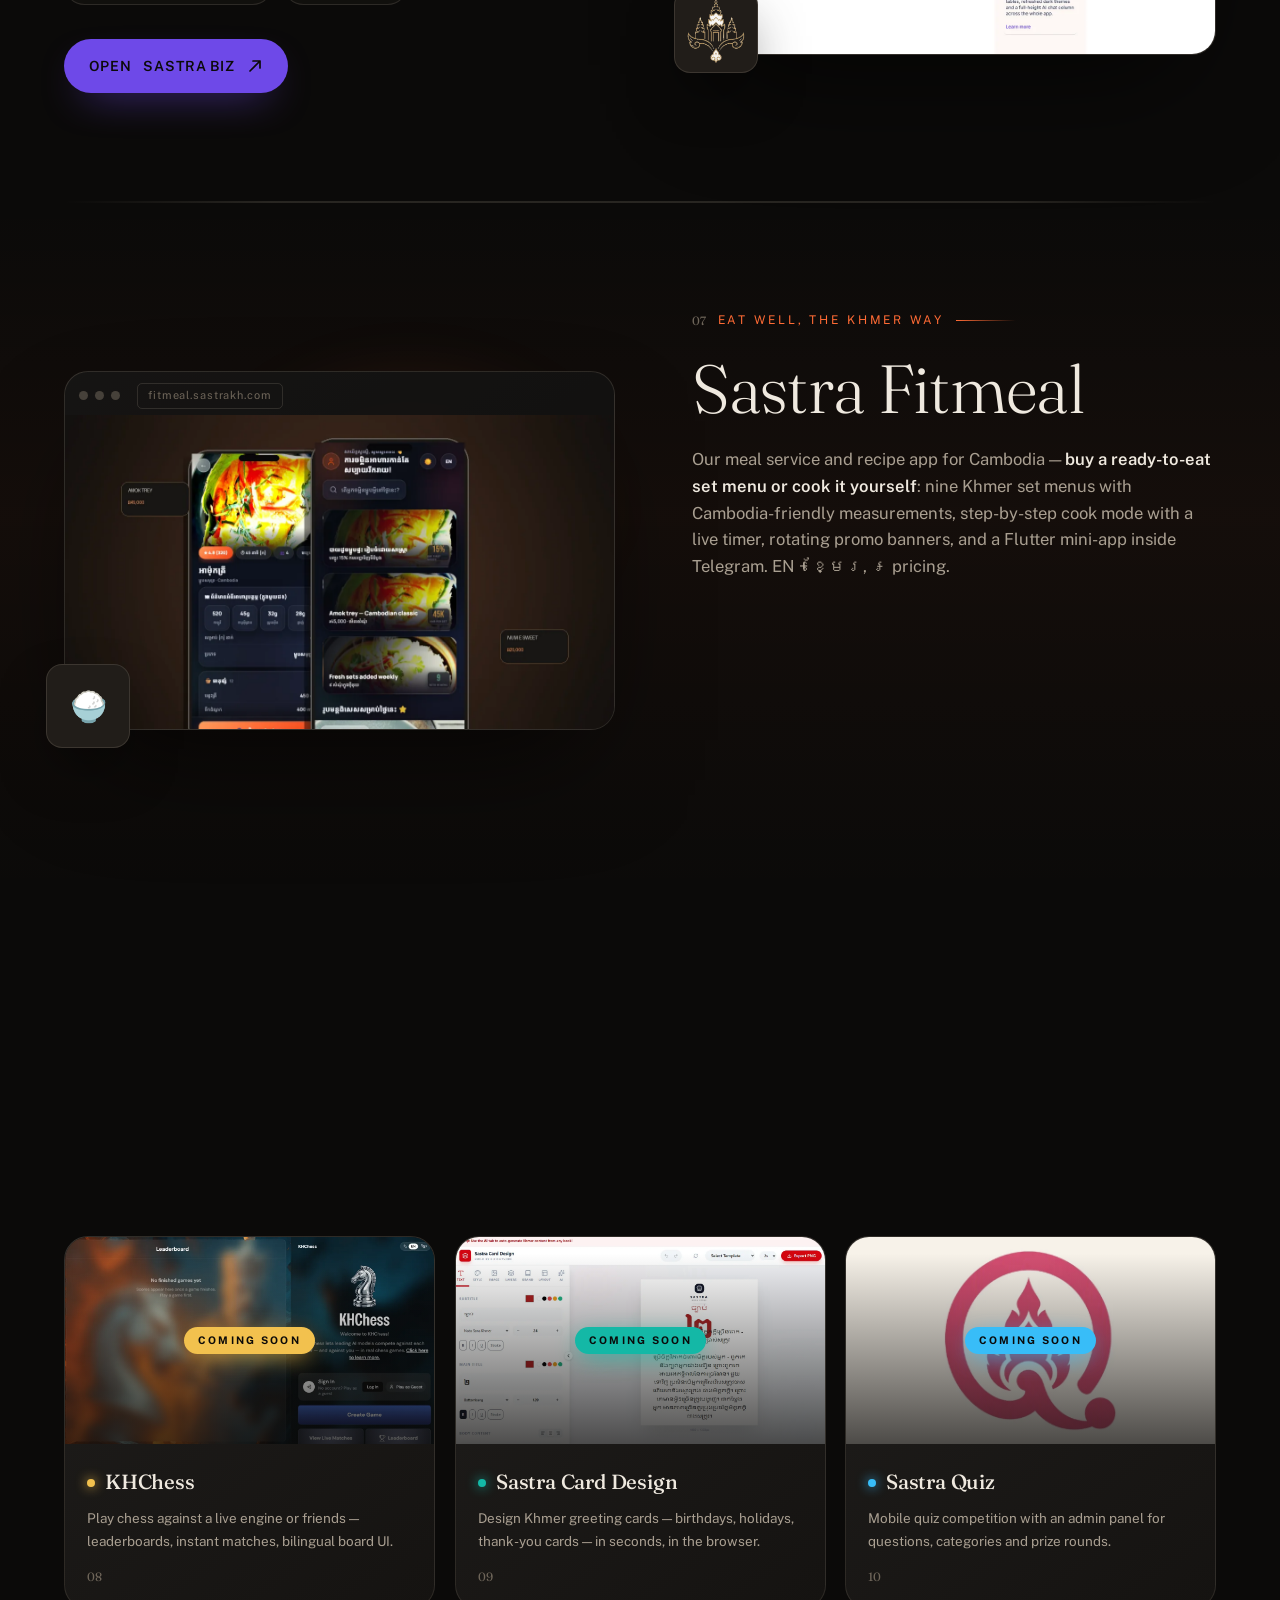
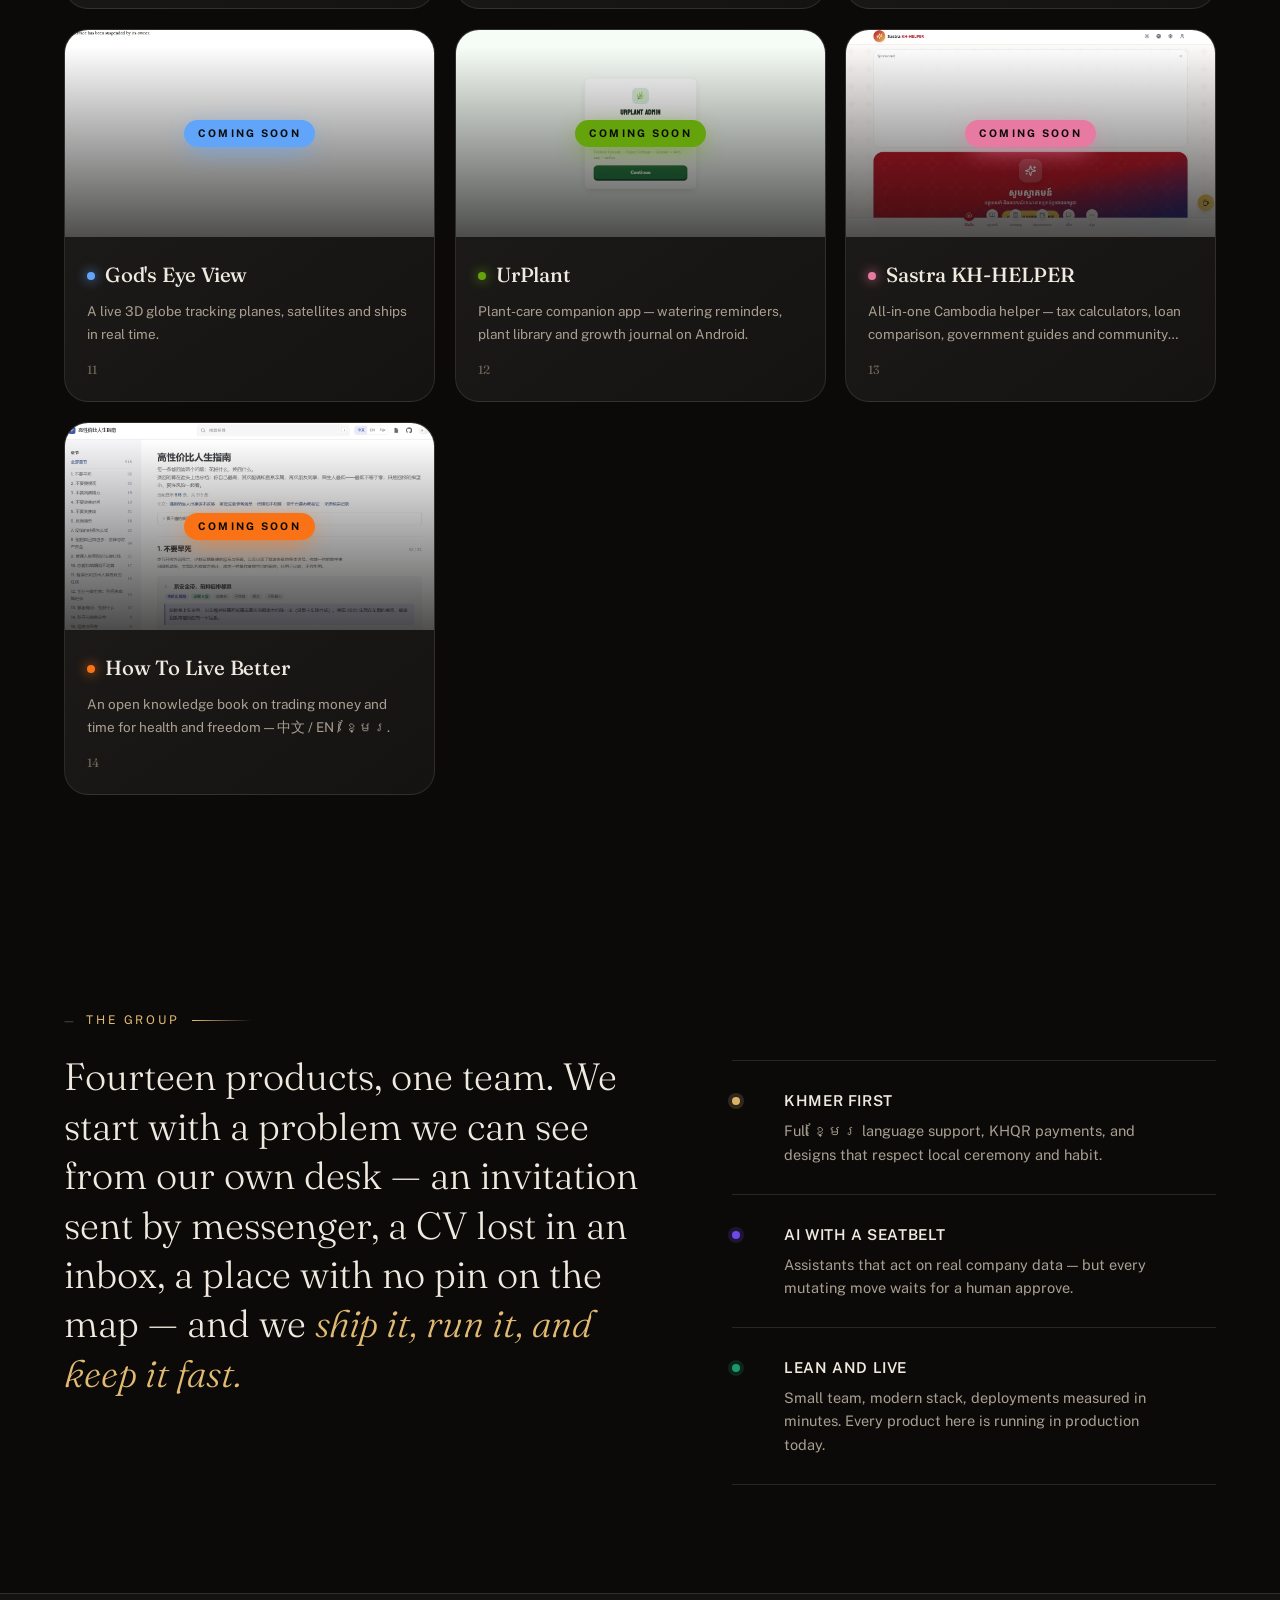
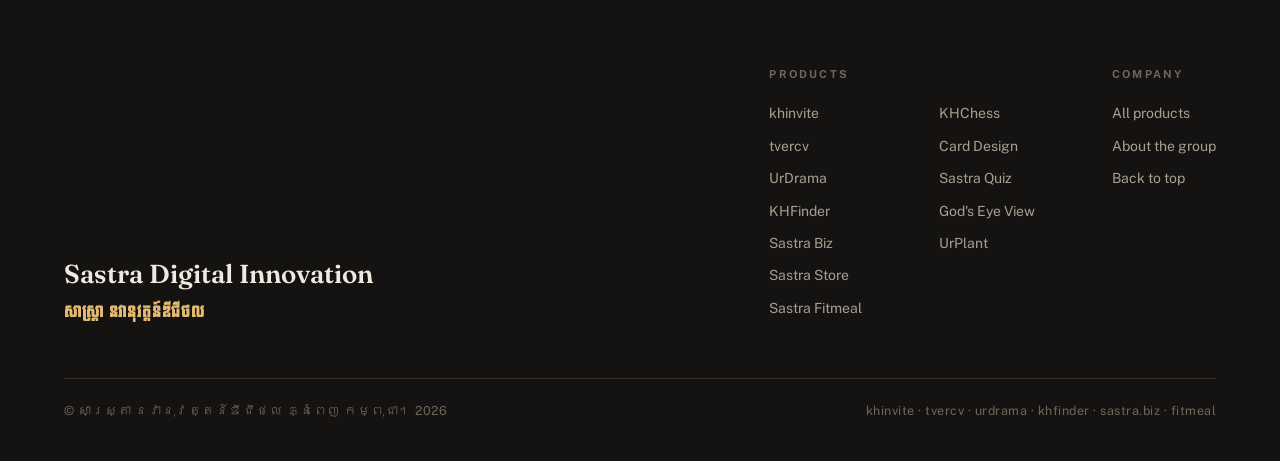
==== commit 6709c864: "portfolio: add Sastra Fitmeal section; extra projects -> Coming Soon (no links); 14 products" ====
--- a/index.html
+++ b/index.html
@@ -4,13 +4,13 @@
 <meta charset="UTF-8">
 <meta name="viewport" content="width=device-width, initial-scale=1.0">
 <title>Sastra Digital Innovation — Technology with a Khmer heart</title>
-<meta name="description" content="Sastra Digital Innovation builds 12 digital products for Cambodia: khinvite digital invitations, tvercv CV/ATS, UrDrama streaming, KHFinder map, Sastra Biz platform, Sastra Store and more. EN + Khmer, KHQR payments.">
+<meta name="description" content="Sastra Digital Innovation builds 14 digital products for Cambodia: khinvite digital invitations, tvercv CV/ATS, UrDrama streaming, KHFinder map, Sastra Biz platform, Sastra Store and more. EN + Khmer, KHQR payments.">
 <meta name="robots" content="index, follow">
 <link rel="canonical" href="https://sastra-group.vercel.app/">
 <meta property="og:type" content="website">
 <meta property="og:site_name" content="Sastra Digital Innovation">
 <meta property="og:title" content="Sastra Digital Innovation — Technology with a Khmer heart">
-<meta property="og:description" content="12 digital products for Cambodia: invitations, careers, streaming, maps, enterprise and a digital store. Built in Phnom Penh.">
+<meta property="og:description" content="14 digital products for Cambodia: invitations, careers, streaming, maps, enterprise and a digital store. Built in Phnom Penh.">
 <meta property="og:url" content="https://sastra-group.vercel.app/">
 <meta property="og:locale" content="en_US">
 <meta property="og:locale:alternate" content="km_KH">
@@ -29,7 +29,8 @@
 "address":{"@type":"PostalAddress","addressLocality":"Phnom Penh","addressCountry":"KH"},
 "sameAs":["https://github.com/keovoin"],
 "hasOfferCatalog":{"@type":"OfferCatalog","name":"Products","itemListElement":[
- {"@type":"OfferCatalog","name":"Sastra Store","url":"https://sastra-group.vercel.app/store.html"}
+ {"@type":"OfferCatalog","name":"Sastra Store","url":"https://sastra-group.vercel.app/store.html"},
+ {"@type":"OfferCatalog","name":"Sastra Fitmeal","url":"https://fitmeal.sastrakh.com"}
 ]}}
 </script>
 <link rel="preconnect" href="https://fonts.googleapis.com">
@@ -265,6 +266,7 @@
   position:relative;border:1px solid var(--line);border-radius:14px;overflow:hidden;
   background:var(--surface);transition:transform .5s var(--ease),border-color .5s,box-shadow .5s var(--ease);
 }
+.more-card.is-soon:hover{transform:none;box-shadow:none;border-color:var(--line)}
 .more-card:hover{transform:translateY(-8px);border-color:color-mix(in srgb,var(--more-c) 55%,var(--line));box-shadow:0 30px 70px -30px rgba(0,0,0,.6)}
 .more-thumb{position:relative;aspect-ratio:16/9;overflow:hidden;background:var(--surface-2)}
 .more-thumb img{width:100%;height:100%;object-fit:cover;object-position:top center;transform:scale(1.02);transition:transform 1.2s var(--ease),filter .6s;filter:saturate(.9)}
@@ -286,6 +288,7 @@
 .more-foot .num{font-family:var(--font-display);font-size:12px;color:var(--faint)}
 .more-foot .go{width:32px;height:32px;border-radius:50%;border:1px solid var(--line);display:grid;place-items:center;color:var(--muted);transition:all .35s var(--ease)}
 .more-card:hover .more-foot .go{border-color:var(--more-c);color:var(--more-c);transform:rotate(-45deg)}
+.more-card.is-soon .go{display:none}
 
 /* ------- about ------- */
 .about-grid{display:grid;grid-template-columns:1.1fr .9fr;gap:clamp(36px,6vw,90px)}
@@ -334,6 +337,7 @@
     <a href="#urdrama">UrDrama</a>
     <a href="#khfinder">KHFinder</a>
     <a href="#biz">Sastra Biz</a>
+    <a href="#fitmeal">Fitmeal</a>
     <a href="#more" data-i18n="nav_more">More</a>
     </div>
   <div class="nav-tools">
@@ -363,7 +367,7 @@
     <a class="btn-ghost" href="#store"><span data-i18n="hero_products">Explore the group</span></a>
   </div>
   <div class="hero-meta">
-    <div class="cell"><div class="n" data-count="13">0</div><div class="l" data-i18n="m1">Products</div></div>
+    <div class="cell"><div class="n" data-count="14">0</div><div class="l" data-i18n="m1">Products</div></div>
     <div class="cell"><div class="n" data-count="2">0</div><div class="l" data-i18n="m2">Languages (EN / ខ្មែរ)</div></div>
     <div class="cell"><div class="n" style="font-size:clamp(20px,2.4vw,32px)">KH ⇄ World</div><div class="l" data-i18n="m3">Built in Cambodia</div></div>
   </div>
@@ -373,7 +377,7 @@
       <div class="visual-card"><img src="assets/th-ppt-cover.webp" alt="" loading="eager"><span class="visual-chip">Sastra Store</span></div>
       <div class="visual-card"><img src="assets/khfinder.webp" alt="" loading="eager"><span class="visual-chip">KHFinder</span></div>
     </div>
-    <div class="visual-orb"><span data-i18n="hero_orb">13 products<br>one studio</span></div>
+    <div class="visual-orb"><span data-i18n="hero_orb">14 products<br>one studio</span></div>
   </div>
   <div class="scroll-cue" aria-hidden="true"></div>
 </header>
@@ -538,74 +542,100 @@
 
 <div class="rule"></div>
 
+<div class="rule"></div>
+
+<!-- fitmeal -->
+<section class="section prod" id="fitmeal" style="--prod:#ff6b35">
+  <div class="split flip">
+    <div class="copy">
+      <div class="eyebrow rv"><span class="idx">07</span> <span data-i18n="p7_e">Eat well, the Khmer way</span></div>
+      <h2 class="big rv rv-d1">Sastra Fitmeal</h2>
+      <p class="prose rv rv-d2" data-i18n="p7_b">Our meal service and recipe app for Cambodia — <strong>buy a ready-to-eat set menu or cook it yourself</strong>: nine Khmer set menus with Cambodia-friendly measurements, step-by-step cook mode with a live timer, rotating promo banners, and a Flutter mini-app inside Telegram. EN + ខ្មែរ, ៛ pricing.</p>
+      <div class="tags rv rv-d2">
+        <span class="tag" data-i18n="p7_t1">9 set menus</span><span class="tag" data-i18n="p7_t2">Cook-along mode</span>
+        <span class="tag" data-i18n="p7_t3">Telegram mini-app</span><span class="tag" data-i18n="p7_t4">EN + ខ្មែរ</span>
+      </div>
+      <a class="cta rv" href="https://fitmeal.sastrakh.com" target="_blank" rel="noopener"><span data-i18n="visit7">Visit</span> Fitmeal
+        <svg width="16" height="16" viewBox="0 0 16 16" fill="none"><path d="M3 13L13 3M13 3H6M13 3v7" stroke="currentColor" stroke-width="1.7" stroke-linecap="round"/></svg></a>
+    </div>
+    <div class="shot rv rv-d1">
+      <div class="shot-window">
+        <div class="shot-bar"><i></i><i></i><i></i><span class="addr">fitmeal.sastrakh.com</span></div>
+        <img src="assets/fitmeal.webp" alt="Sastra Fitmeal app" loading="lazy">
+      </div>
+      <div class="logo-badge" style="font-size:30px">🍚</div>
+    </div>
+  </div>
+</section>
+
 <!-- more products -->
 <section class="section" id="more">
   <div class="eyebrow rv" style="--prod:var(--gold)"><span class="idx">—</span> <span data-i18n="more_e">Also shipping from the group</span></div>
   <h2 class="big rv rv-d1" data-i18n="more_h">And the rest of the family.</h2>
   <div class="more-list rv rv-d2">
-    <a class="more-card" style="--more-c:#f2c14e" href="https://kh-chess-app.vercel.app" target="_blank" rel="noopener">
-      <div class="more-thumb"><img src="assets/th-chess.webp" alt="KHChess" loading="lazy"></div>
+    <div class="more-card is-soon" style="--more-c:#f2c14e;cursor:default">
+      <div class="more-thumb"><img src="assets/th-chess.webp" alt="KHChess" loading="lazy"><div class="more-soon"><span data-i18n="soon">Coming Soon</span></div></div>
       <div class="more-body">
         <span class="name">KHChess</span>
         <span class="desc" data-i18n="r_chess">Play chess against a live engine or friends — leaderboards, instant matches, bilingual board UI.</span>
-        <div class="more-foot"><span class="num">07</span>
+        <div class="more-foot"><span class="num">08</span>
           <span class="go"><svg width="13" height="13" viewBox="0 0 16 16" fill="none"><path d="M3 13L13 3M13 3H6M13 3v7" stroke="currentColor" stroke-width="1.7" stroke-linecap="round"/></svg></span></div>
       </div>
-    </a>
-    <a class="more-card" style="--more-c:#14b8a6" href="https://sastra-card-design.vercel.app" target="_blank" rel="noopener">
-      <div class="more-thumb"><img src="assets/th-card.webp" alt="Sastra Card Design" loading="lazy"></div>
+    </div>
+    <div class="more-card is-soon" style="--more-c:#14b8a6;cursor:default">
+      <div class="more-thumb"><img src="assets/th-card.webp" alt="Sastra Card Design" loading="lazy"><div class="more-soon"><span data-i18n="soon">Coming Soon</span></div></div>
       <div class="more-body">
         <span class="name">Sastra Card Design</span>
         <span class="desc" data-i18n="r_card">Design Khmer greeting cards — birthdays, holidays, thank-you cards — in seconds, in the browser.</span>
-        <div class="more-foot"><span class="num">08</span>
+        <div class="more-foot"><span class="num">09</span>
           <span class="go"><svg width="13" height="13" viewBox="0 0 16 16" fill="none"><path d="M3 13L13 3M13 3H6M13 3v7" stroke="currentColor" stroke-width="1.7" stroke-linecap="round"/></svg></span></div>
       </div>
-    </a>
-    <a class="more-card" style="--more-c:#38bdf8" href="https://elitequiz.onrender.com" target="_blank" rel="noopener">
-      <div class="more-thumb"><img src="assets/th-quizq.webp" alt="Sastra Quiz" loading="lazy"></div>
+    </div>
+    <div class="more-card is-soon" style="--more-c:#38bdf8;cursor:default">
+      <div class="more-thumb"><img src="assets/th-quizq.webp" alt="Sastra Quiz" loading="lazy"><div class="more-soon"><span data-i18n="soon">Coming Soon</span></div></div>
       <div class="more-body">
         <span class="name">Sastra Quiz</span>
         <span class="desc" data-i18n="r_quiz">Mobile quiz competition with an admin panel for questions, categories and prize rounds.</span>
-        <div class="more-foot"><span class="num">09</span>
+        <div class="more-foot"><span class="num">10</span>
           <span class="go"><svg width="13" height="13" viewBox="0 0 16 16" fill="none"><path d="M3 13L13 3M13 3H6M13 3v7" stroke="currentColor" stroke-width="1.7" stroke-linecap="round"/></svg></span></div>
       </div>
-    </a>
-    <a class="more-card" style="--more-c:#60a5fa" href="https://godeye-60ce.onrender.com" target="_blank" rel="noopener">
-      <div class="more-thumb"><img src="assets/th-god.webp" alt="God's Eye View" loading="lazy"></div>
+    </div>
+    <div class="more-card is-soon" style="--more-c:#60a5fa;cursor:default">
+      <div class="more-thumb"><img src="assets/th-god.webp" alt="God's Eye View" loading="lazy"><div class="more-soon"><span data-i18n="soon">Coming Soon</span></div></div>
       <div class="more-body">
         <span class="name">God's Eye View</span>
         <span class="desc" data-i18n="r_god">A live 3D globe tracking planes, satellites and ships in real time.</span>
-        <div class="more-foot"><span class="num">10</span>
+        <div class="more-foot"><span class="num">11</span>
           <span class="go"><svg width="13" height="13" viewBox="0 0 16 16" fill="none"><path d="M3 13L13 3M13 3H6M13 3v7" stroke="currentColor" stroke-width="1.7" stroke-linecap="round"/></svg></span></div>
       </div>
-    </a>
-    <a class="more-card" style="--more-c:#65a30d" href="https://urplant-app.web.app" target="_blank" rel="noopener">
-      <div class="more-thumb"><img src="assets/th-plant.webp" alt="UrPlant" loading="lazy"></div>
+    </div>
+    <div class="more-card is-soon" style="--more-c:#65a30d;cursor:default">
+      <div class="more-thumb"><img src="assets/th-plant.webp" alt="UrPlant" loading="lazy"><div class="more-soon"><span data-i18n="soon">Coming Soon</span></div></div>
       <div class="more-body">
         <span class="name">UrPlant</span>
         <span class="desc" data-i18n="r_plant">Plant-care companion app — watering reminders, plant library and growth journal on Android.</span>
-        <div class="more-foot"><span class="num">11</span>
+        <div class="more-foot"><span class="num">12</span>
           <span class="go"><svg width="13" height="13" viewBox="0 0 16 16" fill="none"><path d="M3 13L13 3M13 3H6M13 3v7" stroke="currentColor" stroke-width="1.7" stroke-linecap="round"/></svg></span></div>
       </div>
-    </a>
-        <a class="more-card" style="--more-c:#e879a0" href="https://knowitall-kh.com" target="_blank" rel="noopener">
-      <div class="more-thumb"><img src="assets/th-know.webp" alt="Sastra KH-HELPER" loading="lazy"></div>
+    </div>
+        <div class="more-card is-soon" style="--more-c:#e879a0;cursor:default">
+      <div class="more-thumb"><img src="assets/th-know.webp" alt="Sastra KH-HELPER" loading="lazy"><div class="more-soon"><span data-i18n="soon">Coming Soon</span></div></div>
       <div class="more-body">
         <span class="name">Sastra KH-HELPER</span>
         <span class="desc" data-i18n="r_know">All-in-one Cambodia helper — tax calculators, loan comparison, government guides and community Q&amp;A.</span>
-        <div class="more-foot"><span class="num">12</span>
+        <div class="more-foot"><span class="num">13</span>
           <span class="go"><svg width="13" height="13" viewBox="0 0 16 16" fill="none"><path d="M3 13L13 3M13 3H6M13 3v7" stroke="currentColor" stroke-width="1.7" stroke-linecap="round"/></svg></span></div>
       </div>
-    </a>
-    <a class="more-card" style="--more-c:#f97316" href="https://keovoin.github.io/Sastra-HowToLiveBetter/" target="_blank" rel="noopener">
-      <div class="more-thumb"><img src="assets/th-book.webp" alt="How To Live Better" loading="lazy"></div>
+    </div>
+    <div class="more-card is-soon" style="--more-c:#f97316;cursor:default">
+      <div class="more-thumb"><img src="assets/th-book.webp" alt="How To Live Better" loading="lazy"><div class="more-soon"><span data-i18n="soon">Coming Soon</span></div></div>
       <div class="more-body">
         <span class="name">How To Live Better</span>
         <span class="desc" data-i18n="r_book">An open knowledge book on trading money and time for health and freedom — 中文 / EN / ខ្មែរ.</span>
-        <div class="more-foot"><span class="num">13</span>
+        <div class="more-foot"><span class="num">14</span>
           <span class="go"><svg width="13" height="13" viewBox="0 0 16 16" fill="none"><path d="M3 13L13 3M13 3H6M13 3v7" stroke="currentColor" stroke-width="1.7" stroke-linecap="round"/></svg></span></div>
       </div>
-    </a>
+    </div>
   </div>
 </section>
 
@@ -614,7 +644,7 @@
   <div class="eyebrow rv"><span class="idx">—</span> <span data-i18n="grp_e">The group</span></div>
   <div class="about-grid">
     <div>
-      <p class="about-lead rv" data-i18n="grp_lead">Thirteen products, one team. We start with a problem we can see from our own desk — an invitation sent by messenger, a CV lost in an inbox, a place with no pin on the map — and we <em>ship it, run it, and keep it fast.</em></p>
+      <p class="about-lead rv" data-i18n="grp_lead">Fourteen products, one team. We start with a problem we can see from our own desk — an invitation sent by messenger, a CV lost in an inbox, a place with no pin on the map — and we <em>ship it, run it, and keep it fast.</em></p>
     </div>
     <div class="principles rv rv-d1">
       <div class="principle" style="--pcol:#d9b36a">
@@ -645,6 +675,7 @@
         <a href="https://khfinder.com" target="_blank" rel="noopener">KHFinder</a>
         <a href="https://sastra-biz.onrender.com" target="_blank" rel="noopener">Sastra Biz</a>
         <a href="store.html">Sastra Store</a>
+        <a href="https://fitmeal.sastrakh.com" target="_blank" rel="noopener">Sastra Fitmeal</a>
       </div>
       <div class="f-col">
         <h5>&nbsp;</h5>
@@ -664,7 +695,7 @@
   </div>
   <div class="f-bottom">
     <span><span data-i18n="f_copy">© សាស្ត្រា នវានុវត្តន៍ឌីជីថល ភ្នំពេញ កម្ពុជា។</span> <span id="yr"></span></span>
-    <span>khinvite · tvercv · urdrama · khfinder · sastra.biz</span>
+    <span>khinvite · tvercv · urdrama · khfinder · sastra.biz · fitmeal</span>
   </div>
 </footer>
 
@@ -723,7 +754,7 @@
   "r_plant":"កម្មវិធីជំនួយការថែរក្សារុក្ខជាតិ — ការរំលឹកដាក់ទឹក បណ្ណាល័យរុក្ខជាតិ និងក្រមកតាមដានការលូតលាស់ លើ Android។",
   "r_book":"សៀវភៅចំណេះដឹងបើកចំហ អំពីការប្តូរលុយ និងពេលវេលា ដើម្បីសុខភាព និងសេរីភាព — ភាសាចិន / អង់គ្លេស / ខ្មែរ។",
   "grp_e":"ក្រុមរបស់យើង",
-  "grp_lead":"ទំនិញ ១៣ មុខ និងហាងមួយ ក្រុមការងារតែមួយ។ យើងចាប់ផ្តើមពីបញ្ហាដែលយើងឃើញពីតុការងាររបស់យើងផ្ទាល់ — ការអញ្ជើញផ្ញើតាមមេសេន្ស័រ CV បាត់បង់ក្នុងប្រអប់សារ ឬទីកន្លែងដែលគ្មានស្លាកលើផែនទី — ហើយយើងបញ្ជូនវា ដំណើរការវា និងរក្សាវាឱ្យរហ័ស។",
+  "grp_lead":"ទំនិញ ១៤ មុខ និងហាងមួយ ក្រុមការងារតែមួយ។ យើងចាប់ផ្តើមពីបញ្ហាដែលយើងឃើញពីតុការងាររបស់យើងផ្ទាល់ — ការអញ្ជើញផ្ញើតាមមេសេន្ស័រ CV បាត់បង់ក្នុងប្រអប់សារ ឬទីកន្លែងដែលគ្មានស្លាកលើផែនទី — ហើយយើងបញ្ជូនវា ដំណើរការវា និងរក្សាវាឱ្យរហ័ស។",
   "pr1_h":"ខ្មែរជាអាទិភាព",
   "pr1_p":"គាំទ្រភាសាខ្មែរពេញលេញ ការបង់ប្រាក់តាម KHQR និងការរចនាដែលគោរពប្រពៃណី និងទម្លាប់ក្នុងស្រុក។",
   "pr2_h":"AI ដែលមានខ្សែក្រវាត់សុវត្ថិភាព",
@@ -765,13 +796,20 @@
   "p6_t3":"ដឹកជញ្ជូនភ្លាមៗ",
   "p6_t4":"ផលិតផលថ្មីៗរាល់សប្តាហ៍",
   "p6_cta":"បើកហាង",
+  "p7_e":"ស៊ីល្អ តាមរបៀបខ្មែរ",
+  "p7_b":"កម្មវិធីសេវាកម្មម្ហូប និងរូបមន្តរបស់យើង សម្រាប់ប្រទេសកម្ពុជា — ទិញម៉ឺនុយសំណុំដែលរៀបចំរួច ឬចម្អិនវាដោយខ្លួនឯង។ ម៉ឺនុយខ្មែរចំនួន ៩ មុខ ជាមួយការវាស់វែងដែលសមស្របសម្រាប់កម្ពុជា របៀបចម្អិនម្ហូបជាជំហានៗ ជាមួយម៉ោងជាក់ស្តែង ប្លង់ផ្សព្វផ្សាយប្រែប្រួល និងកម្មវិធីតូចៗនៅក្នុង Telegram។ EN + ខ្មែរ តម្លៃ៛។",
+  "p7_t1":"ម៉ឺនុយសំណុំ ៩ មុខ",
+  "p7_t2":"របៀបចម្អិនជាជំហានៗ",
+  "p7_t3":"កម្មវិធី Telegram តូចៗ",
+  "p7_t4":"EN + ខ្មែរ",
+  "visit7":"ទស្សនា",
   "soon":"កំពុងមកដល់",
   "r_know":"ឧបករណ៍ជំនួយទំនើបសម្រាប់កម្ពុជា — ក្រាហ្វិកគណនាពន្ធ ការប្រៀបធៀបកម្ចី មណ្ឌលណែនាំរដ្ឋាភិបាល និងសំណួរ-ចម្លើយសហគមន៍។",
   "r_store":"គំរូឌីជីថល និងស្លាយពីការងាររបស់យើងផ្ទាល់ — បង់ប្រាក់តាម ABA KHQR ទាញយកភ្លាមៗ មិនចាំបាច់បង្កើតគណនី។",
   "nav_store":"ហាង",
   "hero_store":"ទិញផលិតផលឌីជីថល",
   "hero_products":"មើលក្រុមផលិតផល",
-  "hero_orb":"ផលិតផល ១៣<br>ក្រុមការងារតែមួយ",
+  "hero_orb":"ផលិតផល ១៤<br>ក្រុមការងារតែមួយ",
  }
 };
 const EN_CACHE={};
@@ -809,7 +847,7 @@
 addEventListener('scroll',()=>nav.classList.toggle('scrolled',scrollY>40),{passive:true});
 
 /* ---------- ticker ---------- */
-const items=[['Sastra Store','#10b981'],['khinvite','#d9b36a'],['TVERCV','#3b6fe0'],['UrDrama','#e0343c'],['KHFinder','#189a6c'],['Sastra Biz','#6e49e8'],['KHChess','#f2c14e'],['Card Design','#14b8a6'],['Sastra Quiz','#38bdf8'],['God\'s Eye View','#60a5fa'],['UrPlant','#65a30d'],['KH-HELPER','#e879a0']];
+const items=[['Sastra Store','#10b981'],['khinvite','#d9b36a'],['TVERCV','#3b6fe0'],['UrDrama','#e0343c'],['KHFinder','#189a6c'],['Sastra Biz','#6e49e8'],['KHChess','#f2c14e'],['Card Design','#14b8a6'],['Sastra Quiz','#38bdf8'],['God\'s Eye View','#60a5fa'],['UrPlant','#65a30d'],['KH-HELPER','#e879a0'],['Fitmeal','#ff6b35']];
 const html=items.map(([n,c])=>`<span style="--dot:${c}"><em>◆</em><b>${n}</b></span>`).join('');
 document.getElementById('ticker').innerHTML=html+html;
 
